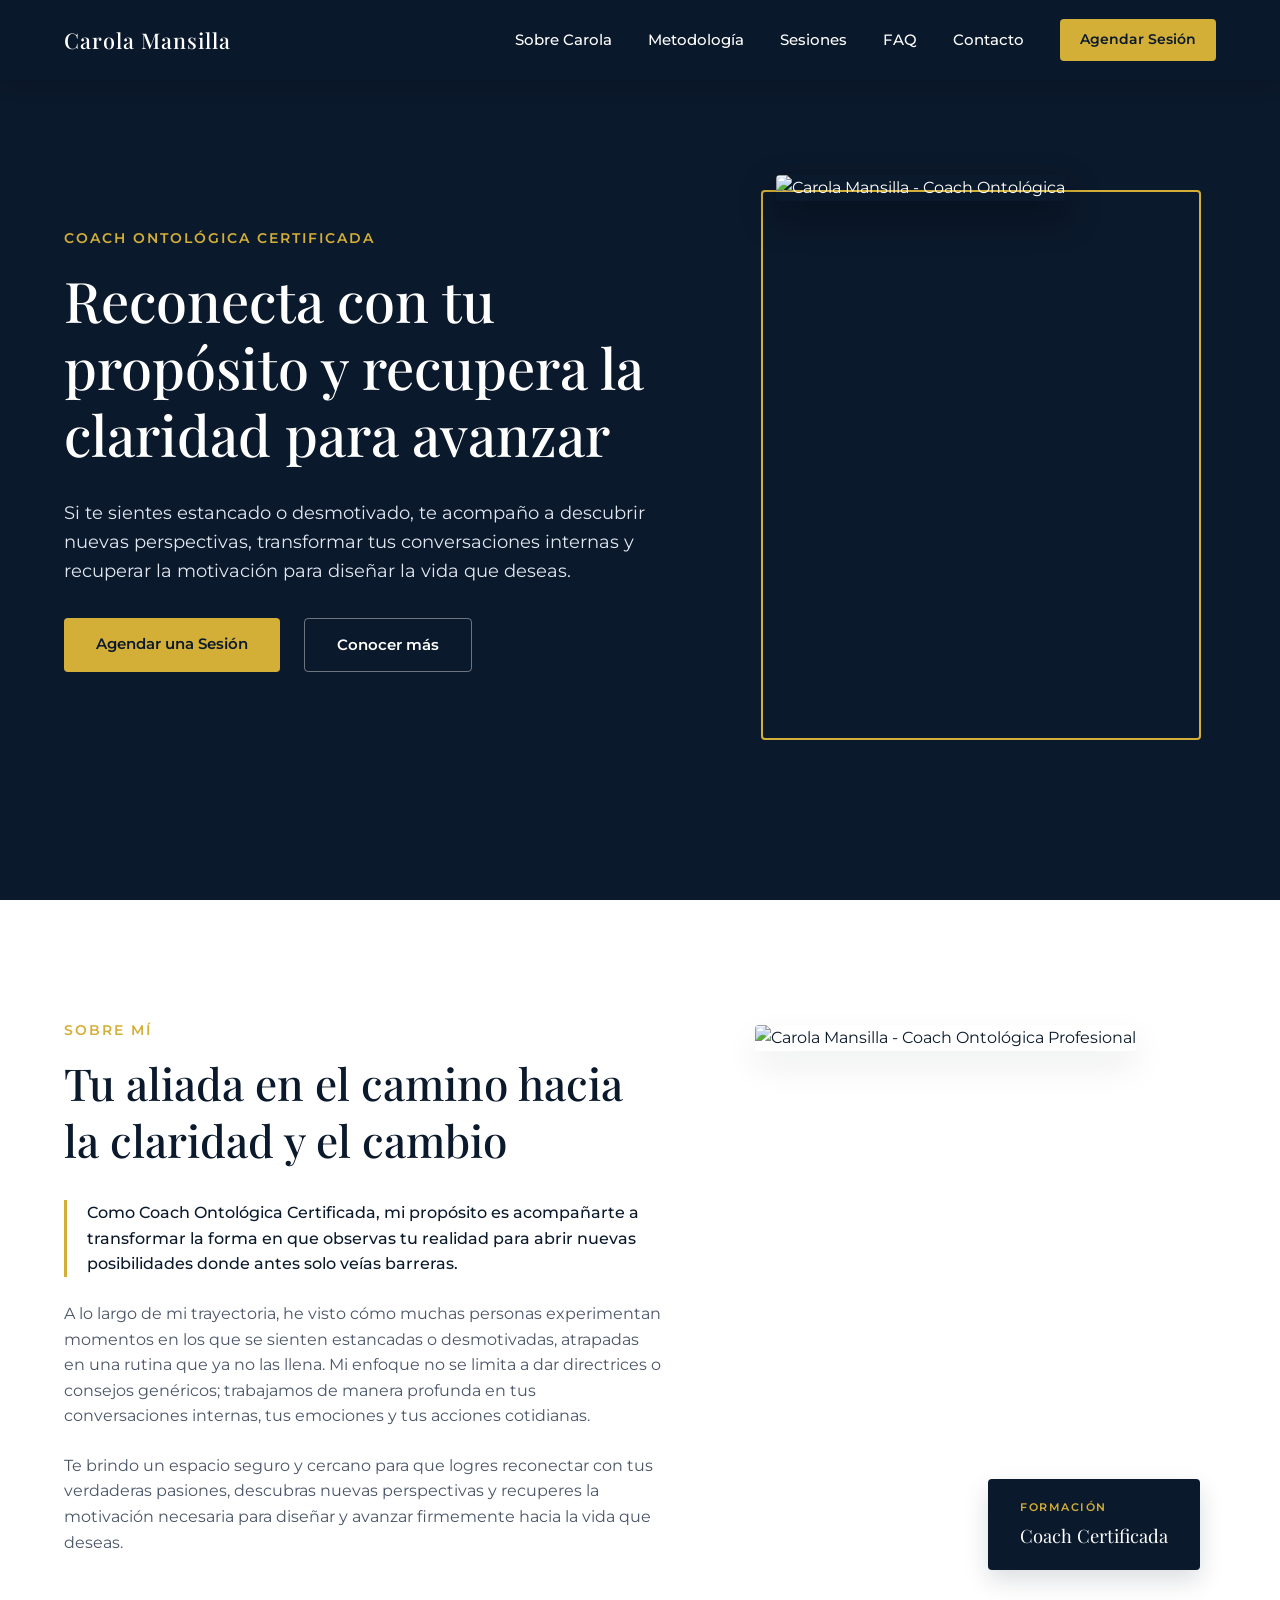
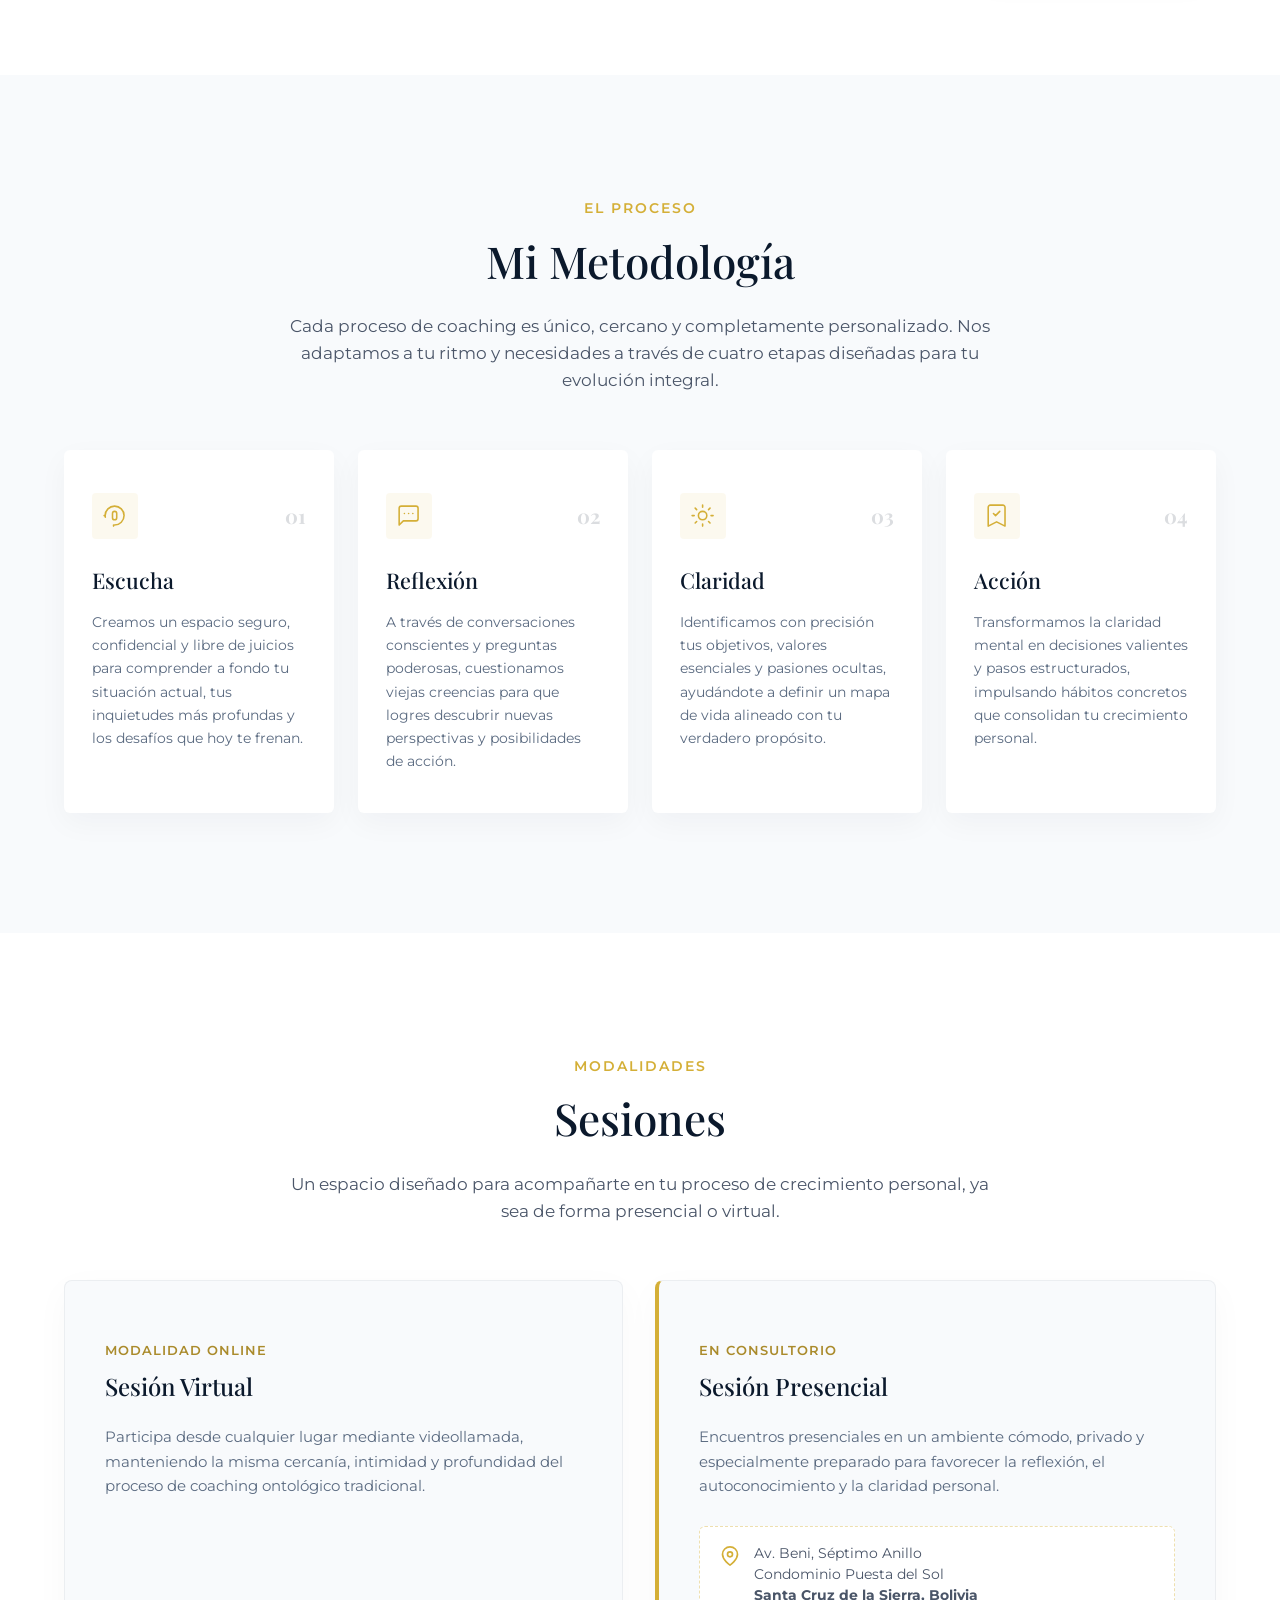
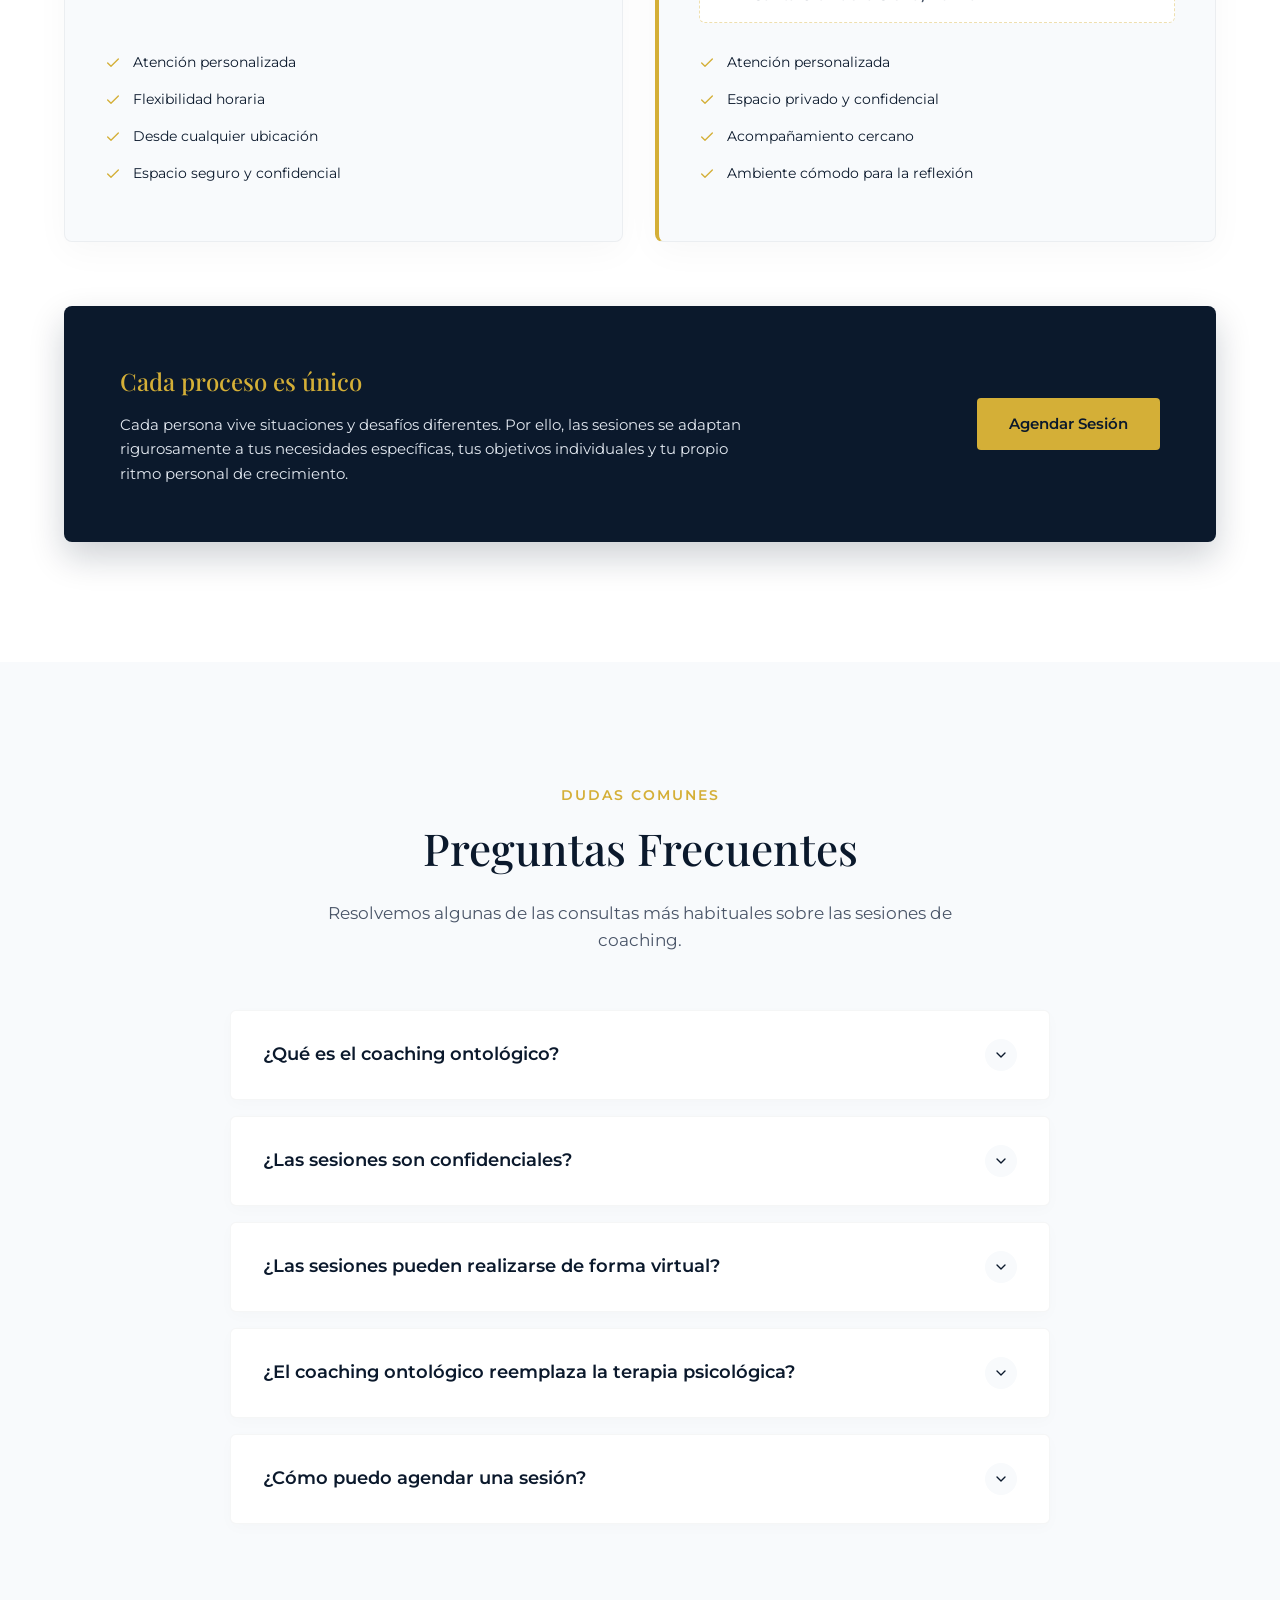
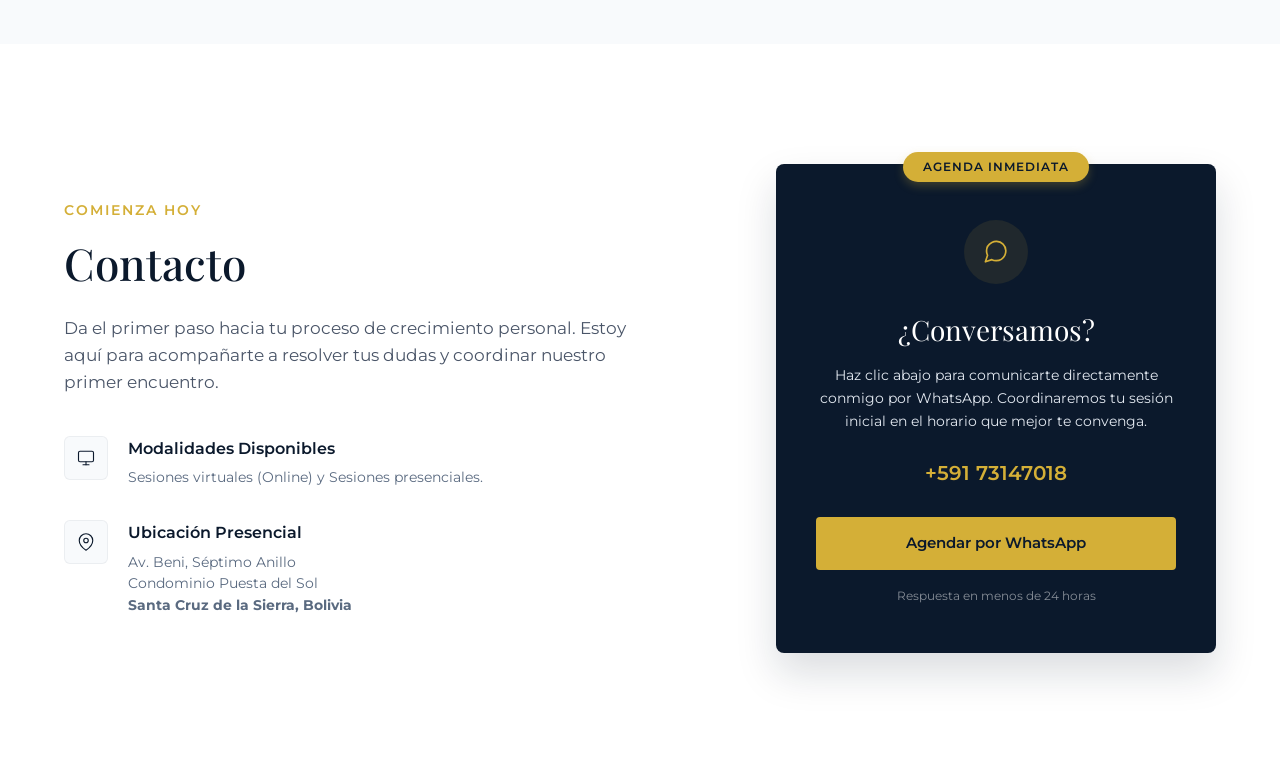
==== index.html @ 325878b4 "feat: Seccion de Contacto" ====
<!DOCTYPE html>
<html lang="es">
<head>
    <meta charset="UTF-8">
    <meta name="viewport" content="width=device-width, initial-scale=1.0">
    <title>Carola Mansilla</title>

    <link rel="stylesheet" href="css/styles.css">
</head>
<body>

    <header class="main-header">
        <div class="nav-container container">
            
            <a href="#" class="nav-logo">
                Carola Mansilla
            </a>

            <button class="nav-toggle" aria-label="Abrir menú de navegación" aria-expanded="false">
                <span class="hamburger-line"></span>
                <span class="hamburger-line"></span>
                <span class="hamburger-line"></span>
            </button>

            <nav class="nav-menu">
                <ul class="nav-list">
                    <li><a href="#sobre-carola" class="nav-link">Sobre Carola</a></li>
                    <li><a href="#metodologia" class="nav-link">Metodología</a></li>
                    <li><a href="#sesiones" class="nav-link">Sesiones</a></li>
                    <li><a href="#faq" class="nav-link">FAQ</a></li>
                    <li><a href="#contacto" class="nav-link">Contacto</a></li>
                    <li class="nav-cta-item">
                        <a href="https://wa.me/+59173147018" class="btn-nav-cta" target="_blank" rel="noopener noreferrer">
                            Agendar Sesión
                        </a>
                    </li>
                </ul>
            </nav>

        </div>
    </header>

    <section class="hero">
        <div class="hero-container container">
            
            <div class="hero-content">
                <span class="hero-tagline">Coach Ontológica Certificada</span>
                <h1 class="hero-title">Reconecta con tu propósito y recupera la claridad para avanzar</h1>
                <p class="hero-description">
                    Si te sientes estancado o desmotivado, te acompaño a descubrir nuevas perspectivas, transformar tus conversaciones internas y recuperar la motivación para diseñar la vida que deseas.
                </p>
                <div class="hero-actions">
                    <a href="https://wa.me/+59173147018" class="btn btn-primary" target="_blank" rel="noopener noreferrer">
                        Agendar una Sesión
                    </a>
                    <a href="#metodologia" class="btn btn-secondary">
                        Conocer más
                    </a>
                </div>
            </div>

            <div class="hero-media">
                <div class="hero-image-frame">
                    <img src="assets/images/carola-mansilla-hero.jpg" alt="Carola Mansilla - Coach Ontológica" class="hero-img" loading="eager">
                    <div class="hero-decorator"></div>
                </div>
            </div>

        </div>
    </section>

    <!-- ========================================== -->
    <!-- SECCIÓN SOBRE CAROLA                       -->
    <!-- ========================================== -->
    <section class="about" id="sobre-carola">
        <div class="about-container container">
            
            <!-- Bloque de Contenido y Texto -->
            <div class="about-content">
                <span class="about-subtitle">Sobre Mí</span>
                <h2 class="about-title">Tu aliada en el camino hacia la claridad y el cambio</h2>
                
                <p class="about-text about-text-highlight">
                    Como Coach Ontológica Certificada, mi propósito es acompañarte a transformar la forma en que observas tu realidad para abrir nuevas posibilidades donde antes solo veías barreras.
                </p>
                
                <p class="about-text">
                    A lo largo de mi trayectoria, he visto cómo muchas personas experimentan momentos en los que se sienten estancadas o desmotivadas, atrapadas en una rutina que ya no las llena. Mi enfoque no se limita a dar directrices o consejos genéricos; trabajamos de manera profunda en tus conversaciones internas, tus emociones y tus acciones cotidianas.
                </p>
                
                <p class="about-text">
                    Te brindo un espacio seguro y cercano para que logres reconectar con tus verdaderas pasiones, descubras nuevas perspectivas y recuperes la motivación necesaria para diseñar y avanzar firmemente hacia la vida que deseas.
                </p>
            </div>

            <!-- Bloque de Imagen Profesional -->
            <div class="about-media">
                <div class="about-image-wrapper">
                    <!-- Reemplazar src por la ruta real de la fotografía secundaria de Carola -->
                    <img src="assets/images/carola-mansilla-about.jpg" alt="Carola Mansilla - Coach Ontológica Profesional" class="about-img" loading="lazy">
                    
                    <!-- Distintivo de Certificación Premium -->
                    <div class="about-badge">
                        <span class="badge-tag">Formación</span>
                        <span class="badge-title">Coach Certificada</span>
                    </div>
                </div>
            </div>

        </div>
    </section>

    <!-- ========================================== -->
    <!-- SECCIÓN METODOLOGÍA                        -->
    <!-- ========================================== -->
    <section class="methodology" id="metodologia">
        <div class="methodology-container container">
            
            <!-- Cabecera de la Sección -->
            <div class="methodology-header">
                <span class="methodology-tagline">El Proceso</span>
                <h2 class="methodology-title">Mi Metodología</h2>
                <p class="methodology-subtitle">
                    Cada proceso de coaching es único, cercano y completamente personalizado. Nos adaptamos a tu ritmo y necesidades a través de cuatro etapas diseñadas para tu evolución integral.
                </p>
            </div>

            <!-- Contenedor de Etapas (Tarjetas) -->
            <div class="methodology-grid">
                
                <!-- Etapa 1: Escucha -->
                <article class="methodology-card">
                    <div class="card-header">
                        <div class="card-icon">
                            <!-- Icono SVG: Escucha/Espacio Seguro -->
                            <svg xmlns="http://www.w3.org/2000/svg" viewBox="0 0 24 24" fill="none" stroke="currentColor" stroke-width="1.5" stroke-linecap="round" stroke-linejoin="round">
                                <path d="M12 21a9 9 0 1 0-9-9c0 .5.05 1 .16 1.5"/>
                                <path d="M14 10a2 2 0 1 0-4 0v4a2 2 0 1 0 4 0v-4Z"/>
                                <path d="M2 12h1"/>
                                <path d="M11 22v-1"/>
                            </svg>
                        </div>
                        <span class="card-number">01</span>
                    </div>
                    <h3 class="card-title">Escucha</h3>
                    <p class="card-description">
                        Creamos un espacio seguro, confidencial y libre de juicios para comprender a fondo tu situación actual, tus inquietudes más profundas y los desafíos que hoy te frenan.
                    </p>
                </article>

                <!-- Etapa 2: Reflexión -->
                <article class="methodology-card">
                    <div class="card-header">
                        <div class="card-icon">
                            <!-- Icono SVG: Conversación/Reflexión -->
                            <svg xmlns="http://www.w3.org/2000/svg" viewBox="0 0 24 24" fill="none" stroke="currentColor" stroke-width="1.5" stroke-linecap="round" stroke-linejoin="round">
                                <path d="M21 15a2 2 0 0 1-2 2H7l-4 4V5a2 2 0 0 1 2-2h14a2 2 0 0 1 2 2z"/>
                                <path d="M8 10h.01"/>
                                <path d="M12 10h.01"/>
                                <path d="M16 10h.01"/>
                            </svg>
                        </div>
                        <span class="card-number">02</span>
                    </div>
                    <h3 class="card-title">Reflexión</h3>
                    <p class="card-description">
                        A través de conversaciones conscientes y preguntas poderosas, cuestionamos viejas creencias para que logres descubrir nuevas perspectivas y posibilidades de acción.
                    </p>
                </article>

                <!-- Etapa 3: Claridad -->
                <article class="methodology-card">
                    <div class="card-header">
                        <div class="card-icon">
                            <!-- Icono SVG: Claridad/Brillo -->
                            <svg xmlns="http://www.w3.org/2000/svg" viewBox="0 0 24 24" fill="none" stroke="currentColor" stroke-width="1.5" stroke-linecap="round" stroke-linejoin="round">
                                <circle cx="12" cy="12" r="4"/>
                                <path d="M12 2v2"/>
                                <path d="M12 20v2"/>
                                <path d="M4 12H2"/>
                                <path d="M22 12h-2"/>
                                <path d="m19.07 4.93-1.41 1.41"/>
                                <path d="m6.34 17.66-1.41 1.41"/>
                                <path d="m19.07 19.07-1.41-1.41"/>
                                <path d="m6.34 6.34-1.41-1.41"/>
                            </svg>
                        </div>
                        <span class="card-number">03</span>
                    </div>
                    <h3 class="card-title">Claridad</h3>
                    <p class="card-description">
                        Identificamos con precisión tus objetivos, valores esenciales y pasiones ocultas, ayudándote a definir un mapa de vida alineado con tu verdadero propósito.
                    </p>
                </article>

                <!-- Etapa 4: Acción -->
                <article class="methodology-card">
                    <div class="card-header">
                        <div class="card-icon">
                            <!-- Icono SVG: Acción/Camino en pasos -->
                            <svg xmlns="http://www.w3.org/2000/svg" viewBox="0 0 24 24" fill="none" stroke="currentColor" stroke-width="1.5" stroke-linecap="round" stroke-linejoin="round">
                                <path d="M4 22V4c0-.5.2-1 .6-1.4C5 2.2 5.5 2 6 2h12c.5 0 1 .2 1.4.6.4.4.6.9.6 1.4v18l-8-4-8 4z"/>
                                <path d="m9 10 2 2 4-4"/>
                            </svg>
                        </div>
                        <span class="card-number">04</span>
                    </div>
                    <h3 class="card-title">Acción</h3>
                    <p class="card-description">
                        Transformamos la claridad mental en decisiones valientes y pasos estructurados, impulsando hábitos concretos que consolidan tu crecimiento personal.
                    </p>
                </article>

            </div>
        </div>
    </section>

    <!-- ========================================== -->
    <!-- SECCIÓN SESIONES                           -->
    <!-- ========================================== -->
    <section class="sessions" id="sesiones">
        <div class="sessions-container container">
            
            <!-- Cabecera de la Sección -->
            <div class="sessions-header">
                <span class="sessions-tagline">Modalidades</span>
                <h2 class="sessions-title">Sesiones</h2>
                <p class="sessions-subtitle">
                    Un espacio diseñado para acompañarte en tu proceso de crecimiento personal, ya sea de forma presencial o virtual.
                </p>
            </div>

            <!-- Grilla de Tarjetas (Virtual y Presencial) -->
            <div class="sessions-grid">
                
                <!-- Tarjeta 1: Sesión Virtual -->
                <article class="session-card">
                    <div class="session-card-header">
                        <span class="session-type">Modalidad Online</span>
                        <h3 class="session-card-title">Sesión Virtual</h3>
                    </div>
                    <p class="session-card-description">
                        Participa desde cualquier lugar mediante videollamada, manteniendo la misma cercanía, intimidad y profundidad del proceso de coaching ontológico tradicional.
                    </p>
                    <ul class="session-features">
                        <li>
                            <svg class="icon-check" xmlns="http://www.w3.org/2000/svg" viewBox="0 0 24 24" fill="none" stroke="currentColor" stroke-width="2" stroke-linecap="round" stroke-linejoin="round"><polyline points="20 6 9 17 4 12"></polyline></svg>
                            <span>Atención personalizada</span>
                        </li>
                        <li>
                            <svg class="icon-check" xmlns="http://www.w3.org/2000/svg" viewBox="0 0 24 24" fill="none" stroke="currentColor" stroke-width="2" stroke-linecap="round" stroke-linejoin="round"><polyline points="20 6 9 17 4 12"></polyline></svg>
                            <span>Flexibilidad horaria</span>
                        </li>
                        <li>
                            <svg class="icon-check" xmlns="http://www.w3.org/2000/svg" viewBox="0 0 24 24" fill="none" stroke="currentColor" stroke-width="2" stroke-linecap="round" stroke-linejoin="round"><polyline points="20 6 9 17 4 12"></polyline></svg>
                            <span>Desde cualquier ubicación</span>
                        </li>
                        <li>
                            <svg class="icon-check" xmlns="http://www.w3.org/2000/svg" viewBox="0 0 24 24" fill="none" stroke="currentColor" stroke-width="2" stroke-linecap="round" stroke-linejoin="round"><polyline points="20 6 9 17 4 12"></polyline></svg>
                            <span>Espacio seguro y confidencial</span>
                        </li>
                    </ul>
                </article>

                <!-- Tarjeta 2: Sesión Presencial -->
                <article class="session-card highlight-border">
                    <div class="session-card-header">
                        <span class="session-type">En Consultorio</span>
                        <h3 class="session-card-title">Sesión Presencial</h3>
                    </div>
                    <p class="session-card-description">
                        Encuentros presenciales en un ambiente cómodo, privado y especialmente preparado para favorecer la reflexión, el autoconocimiento y la claridad personal.
                    </p>
                    
                    <!-- Bloque de Ubicación Específica -->
                    <div class="session-location">
                        <svg class="icon-pin" xmlns="http://www.w3.org/2000/svg" viewBox="0 0 24 24" fill="none" stroke="currentColor" stroke-width="2" stroke-linecap="round" stroke-linejoin="round">
                            <path d="M21 10c0 7-9 13-9 13s-9-6-9-13a9 9 0 0 1 18 0z"></path>
                            <circle cx="12" cy="10" r="3"></circle>
                        </svg>
                        <address class="location-text">
                            Av. Beni, Séptimo Anillo<br>
                            Condominio Puesta del Sol<br>
                            <strong>Santa Cruz de la Sierra, Bolivia</strong>
                        </address>
                    </div>

                    <ul class="session-features">
                        <li>
                            <svg class="icon-check" xmlns="http://www.w3.org/2000/svg" viewBox="0 0 24 24" fill="none" stroke="currentColor" stroke-width="2" stroke-linecap="round" stroke-linejoin="round"><polyline points="20 6 9 17 4 12"></polyline></svg>
                            <span>Atención personalizada</span>
                        </li>
                        <li>
                            <svg class="icon-check" xmlns="http://www.w3.org/2000/svg" viewBox="0 0 24 24" fill="none" stroke="currentColor" stroke-width="2" stroke-linecap="round" stroke-linejoin="round"><polyline points="20 6 9 17 4 12"></polyline></svg>
                            <span>Espacio privado y confidencial</span>
                        </li>
                        <li>
                            <svg class="icon-check" xmlns="http://www.w3.org/2000/svg" viewBox="0 0 24 24" fill="none" stroke="currentColor" stroke-width="2" stroke-linecap="round" stroke-linejoin="round"><polyline points="20 6 9 17 4 12"></polyline></svg>
                            <span>Acompañamiento cercano</span>
                        </li>
                        <li>
                            <svg class="icon-check" xmlns="http://www.w3.org/2000/svg" viewBox="0 0 24 24" fill="none" stroke="currentColor" stroke-width="2" stroke-linecap="round" stroke-linejoin="round"><polyline points="20 6 9 17 4 12"></polyline></svg>
                            <span>Ambiente cómodo para la reflexión</span>
                        </li>
                    </ul>
                </article>

            </div>

            <!-- Bloque Destacado Inferior de Conversión -->
            <div class="sessions-footer-block">
                <div class="footer-block-content">
                    <h4 class="footer-block-title">Cada proceso es único</h4>
                    <p class="footer-block-text">
                        Cada persona vive situaciones y desafíos diferentes. Por ello, las sesiones se adaptan rigurosamente a tus necesidades específicas, tus objetivos individuales y tu propio ritmo personal de crecimiento.
                    </p>
                </div>
                <div class="footer-block-action">
                    <a href="https://wa.me/59173147018" class="btn btn-primary" target="_blank" rel="noopener noreferrer">
                        Agendar Sesión
                    </a>
                </div>
            </div>

        </div>
    </section>

    <!-- ========================================== -->
    <!-- SECCIÓN PREGUNTAS FRECUENTES (FAQ)        -->
    <!-- ========================================== -->
    <section class="faq" id="faq">
        <div class="faq-container container">
            
            <!-- Cabecera de la Sección -->
            <div class="faq-header">
                <span class="faq-tagline">Dudas Comunes</span>
                <h2 class="faq-title">Preguntas Frecuentes</h2>
                <p class="faq-subtitle">
                    Resolvemos algunas de las consultas más habituales sobre las sesiones de coaching.
                </p>
            </div>

            <!-- Acordeón de Preguntas -->
            <div class="faq-accordion">
                
                <!-- Pregunta 1 -->
                <div class="faq-item">
                    <button class="faq-trigger" aria-expanded="false" aria-controls="faq-answer-1">
                        <span class="faq-question">¿Qué es el coaching ontológico?</span>
                        <span class="faq-icon-wrapper">
                            <svg class="faq-icon" xmlns="http://www.w3.org/2000/svg" viewBox="0 0 24 24" fill="none" stroke="currentColor" stroke-width="2" stroke-linecap="round" stroke-linejoin="round"><polyline points="6 9 12 15 18 9"></polyline></svg>
                        </span>
                    </button>
                    <div class="faq-content" id="faq-answer-1" aria-hidden="true">
                        <div class="faq-answer-inner">
                            <p>El coaching ontológico es un proceso de acompañamiento basado en conversaciones reflexivas que ayudan a generar nuevas perspectivas, desarrollar mayor claridad y potenciar el crecimiento personal.</p>
                        </div>
                    </div>
                </div>

                <!-- Pregunta 2 -->
                <div class="faq-item">
                    <button class="faq-trigger" aria-expanded="false" aria-controls="faq-answer-2">
                        <span class="faq-question">¿Las sesiones son confidenciales?</span>
                        <span class="faq-icon-wrapper">
                            <svg class="faq-icon" xmlns="http://www.w3.org/2000/svg" viewBox="0 0 24 24" fill="none" stroke="currentColor" stroke-width="2" stroke-linecap="round" stroke-linejoin="round"><polyline points="6 9 12 15 18 9"></polyline></svg>
                        </span>
                    </button>
                    <div class="faq-content" id="faq-answer-2" aria-hidden="true">
                        <div class="faq-answer-inner">
                            <p>Sí. Cada sesión se desarrolla en un espacio de absoluta confianza, respeto mutuo y estricta confidencialidad, alineado con los estándares éticos del coaching profesional.</p>
                        </div>
                    </div>
                </div>

                <!-- Pregunta 3 -->
                <div class="faq-item">
                    <button class="faq-trigger" aria-expanded="false" aria-controls="faq-answer-3">
                        <span class="faq-question">¿Las sesiones pueden realizarse de forma virtual?</span>
                        <span class="faq-icon-wrapper">
                            <svg class="faq-icon" xmlns="http://www.w3.org/2000/svg" viewBox="0 0 24 24" fill="none" stroke="currentColor" stroke-width="2" stroke-linecap="round" stroke-linejoin="round"><polyline points="6 9 12 15 18 9"></polyline></svg>
                        </span>
                    </button>
                    <div class="faq-content" id="faq-answer-3" aria-hidden="true">
                        <div class="faq-answer-inner">
                            <p>Sí. Carola ofrece sesiones tanto presenciales (en Santa Cruz de la Sierra) como virtuales (mediante videollamada) para adaptarse con flexibilidad a los tiempos y ubicación geográfica de cada persona.</p>
                        </div>
                    </div>
                </div>

                <!-- Pregunta 4 -->
                <div class="faq-item">
                    <button class="faq-trigger" aria-expanded="false" aria-controls="faq-answer-4">
                        <span class="faq-question">¿El coaching ontológico reemplaza la terapia psicológica?</span>
                        <span class="faq-icon-wrapper">
                            <svg class="faq-icon" xmlns="http://www.w3.org/2000/svg" viewBox="0 0 24 24" fill="none" stroke="currentColor" stroke-width="2" stroke-linecap="round" stroke-linejoin="round"><polyline points="6 9 12 15 18 9"></polyline></svg>
                        </span>
                    </button>
                    <div class="faq-content" id="faq-answer-4" aria-hidden="true">
                        <div class="faq-answer-inner">
                            <p>No. El coaching ontológico y la terapia psicológica son disciplinas diferentes y complementarias. El coaching no trata patologías clínicas; se enfoca en personas que desean potenciar su desarrollo personal, esclarecer metas actuales y descubrir nuevas posibilidades de acción hacia el futuro.</p>
                        </div>
                    </div>
                </div>

                <!-- Pregunta 5 -->
                <div class="faq-item">
                    <button class="faq-trigger" aria-expanded="false" aria-controls="faq-answer-5">
                        <span class="faq-question">¿Cómo puedo agendar una sesión?</span>
                        <span class="faq-icon-wrapper">
                            <svg class="faq-icon" xmlns="http://www.w3.org/2000/svg" viewBox="0 0 24 24" fill="none" stroke="currentColor" stroke-width="2" stroke-linecap="round" stroke-linejoin="round"><polyline points="6 9 12 15 18 9"></polyline></svg>
                        </span>
                    </button>
                    <div class="faq-content" id="faq-answer-5" aria-hidden="true">
                        <div class="faq-answer-inner">
                            <p>Puedes comunicarte directamente haciendo clic en los botones de WhatsApp integrados en el sitio. A través de ese medio recibirás la información de disponibilidad y coordinaremos el horario de tu sesión inicial.</p>
                        </div>
                    </div>
                </div>

            </div>
        </div>
    </section>

    <!-- ========================================== -->
    <!-- SECCIÓN CONTACTO                           -->
    <!-- ========================================== -->
    <section class="contact" id="contacto">
        <div class="contact-container container">
            
            <!-- Bloque Izquierdo: Información de Contexto -->
            <div class="contact-info">
                <span class="contact-tagline">Comienza Hoy</span>
                <h2 class="contact-title">Contacto</h2>
                <p class="contact-subtitle">
                    Da el primer paso hacia tu proceso de crecimiento personal. Estoy aquí para acompañarte a resolver tus dudas y coordinar nuestro primer encuentro.
                </p>

                <!-- Lista de Detalles de Atención -->
                <div class="contact-details-list">
                    
                    <!-- Detalle 1: Modalidades -->
                    <div class="contact-detail-item">
                        <div class="detail-icon-box">
                            <!-- Icono SVG: Modalidades / Computadora y Presencia -->
                            <svg xmlns="http://www.w3.org/2000/svg" viewBox="0 0 24 24" fill="none" stroke="currentColor" stroke-width="1.5" stroke-linecap="round" stroke-linejoin="round">
                                <rect x="2" y="3" width="20" height="14" rx="2" ry="2"></rect>
                                <line x1="8" y1="21" x2="16" y2="21"></line>
                                <line x1="12" y1="17" x2="12" y2="21"></line>
                            </svg>
                        </div>
                        <div class="detail-text-box">
                            <h3>Modalidades Disponibles</h3>
                            <p>Sesiones virtuales (Online) y Sesiones presenciales.</p>
                        </div>
                    </div>

                    <!-- Detalle 2: Ubicación -->
                    <div class="contact-detail-item">
                        <div class="detail-icon-box">
                            <!-- Icono SVG: Ubicación / Mapa Pin -->
                            <svg xmlns="http://www.w3.org/2000/svg" viewBox="0 0 24 24" fill="none" stroke="currentColor" stroke-width="1.5" stroke-linecap="round" stroke-linejoin="round">
                                <path d="M21 10c0 7-9 13-9 13s-9-6-9-13a9 9 0 0 1 18 0z"></path>
                                <circle cx="12" cy="10" r="3"></circle>
                            </svg>
                        </div>
                        <div class="detail-text-box">
                            <h3>Ubicación Presencial</h3>
                            <address>
                                Av. Beni, Séptimo Anillo<br>
                                Condominio Puesta del Sol<br>
                                <strong>Santa Cruz de la Sierra, Bolivia</strong>
                            </address>
                        </div>
                    </div>

                </div>
            </div>

            <!-- Bloque Derecho: Tarjeta de Acción Directa (WhatsApp) -->
            <div class="contact-action-panel">
                <div class="contact-premium-card">
                    <div class="card-badge-gold">Agenda Inmediata</div>
                    
                    <div class="whatsapp-icon-wrapper">
                        <!-- Icono SVG: Logotipo Estilizado de WhatsApp -->
                        <svg xmlns="http://www.w3.org/2000/svg" viewBox="0 0 24 24" fill="none" stroke="currentColor" stroke-width="1.5" stroke-linecap="round" stroke-linejoin="round">
                            <path d="M21 11.5a8.38 8.38 0 0 1-.9 3.8 8.5 8.5 0 0 1-7.6 4.7 8.38 8.38 0 0 1-3.8-.9L3 21l1.9-5.7a8.38 8.38 0 0 1-.9-3.8 8.5 8.5 0 0 1 4.7-7.6 8.38 8.38 0 0 1 3.8-.9h.5a8.48 8.48 0 0 1 8 8v.5z"></path>
                        </svg>
                    </div>

                    <h3 class="card-action-title">¿Conversamos?</h3>
                    <p class="card-action-description">
                        Haz clic abajo para comunicarte directamente conmigo por WhatsApp. Coordinaremos tu sesión inicial en el horario que mejor te convenga.
                    </p>
                    
                    <!-- Número de teléfono visible para generar confianza -->
                    <a href="https://wa.me/59173147018" class="contact-phone-display" target="_blank" rel="noopener noreferrer">
                        +591 73147018
                    </a>

                    <!-- Botón de Conversión Destacado -->
                    <a href="https://wa.me/59173147018" class="btn btn-primary btn-contact-cta" target="_blank" rel="noopener noreferrer">
                        Agendar por WhatsApp
                    </a>
                    
                    <span class="card-action-note">Respuesta en menos de 24 horas</span>
                </div>
            </div>

        </div>
    </section>

    <footer>

    </footer>

    <script src="js/script.js"></script>
</body>
</html>
---- css/styles.css ----
/* ==========================================================================
   1. VARIABLES GLOBALES Y CONFIGURACIÓN BASE (Solo se definen una vez)
   ========================================================================== */
@import url('https://fonts.googleapis.com/css2?family=Montserrat:wght@400;500;600&family=Playfair+Display:ital,wght@0,500;0,700;1,400&display=swap');

:root {
    /* Paleta de Colores Premium */
    --primary-navy: #0B192C;       /* Azul Marino Profundo */
    --accent-gold: #D4AF37;        /* Dorado Elegante */
    --accent-gold-hover: #AA8B2C;  /* Dorado más oscuro para interacciones */
    --text-white: #FFFFFF;
    --text-muted: #E2E8F0;         /* Gris Claro para legibilidad */
    --bg-light: #F8FAFC;
    
    /* Tipografías */
    --font-title: 'Playfair Display', serif;
    --font-body: 'Montserrat', sans-serif;
    
    /* Transiciones */
    --transition-smooth: cubic-bezier(0.4, 0, 0.2, 1);
}

/* Reset Básico Receptivo */
* {
    margin: 0;
    padding: 0;
    box-sizing: border-box;
}

html {
    scroll-behavior: smooth;
    font-size: 16px;
}

body {
    font-family: var(--font-body);
    background-color: var(--bg-light);
    color: var(--primary-navy);
    line-height: 1.6;
}

/* Contenedor Global Adaptable */
.container {
    width: 100%;
    max-width: 1200px;
    margin: 0 auto;
    padding: 0 1.5rem;
}

/* Componentes de Botones Reutilizables */
.btn {
    display: inline-block;
    padding: 0.875rem 2rem;
    font-family: var(--font-body);
    font-weight: 600;
    font-size: 0.95rem;
    text-decoration: none;
    border-radius: 4px;
    transition: all 0.3s var(--transition-smooth);
    text-align: center;
}

.btn-primary {
    background-color: var(--accent-gold);
    color: var(--primary-navy);
}

.btn-primary:hover {
    background-color: var(--accent-gold-hover);
    transform: translateY(-2px);
    box-shadow: 0 4px 15px rgba(212, 175, 55, 0.3);
}

.btn-secondary {
    background-color: transparent;
    color: var(--text-white);
    border: 1px solid rgba(255, 255, 255, 0.4);
    margin-left: 0.5rem;
}

.btn-secondary:hover {
    border-color: var(--accent-gold);
    color: var(--accent-gold);
    transform: translateY(-2px);
}


/* ==========================================================================
   2. ESTILOS DE LA SECCIÓN HERO (Mobile First)
   ========================================================================== */
.hero {
    background-color: var(--primary-navy);
    color: var(--text-white);
    padding: 6rem 0 4rem 0; /* Espacio superior para prever la Navbar fija */
    min-height: 100vh;
    display: flex;
    align-items: center;
    position: relative;
    overflow: hidden;
}

.hero-container {
    display: flex;
    flex-direction: column; /* Columna única para móviles */
    gap: 3rem;
}

/* Contenido de Texto */
.hero-content {
    display: flex;
    flex-direction: column;
    justify-content: center;
}

.hero-tagline {
    font-family: var(--font-body);
    color: var(--accent-gold);
    text-transform: uppercase;
    font-weight: 600;
    font-size: 0.85rem;
    letter-spacing: 2px;
    margin-bottom: 1rem;
}

.hero-title {
    font-family: var(--font-title);
    font-size: 2.25rem;
    line-height: 1.2;
    font-weight: 500;
    margin-bottom: 1.5rem;
}

.hero-description {
    font-size: 1rem;
    color: var(--text-muted);
    margin-bottom: 2rem;
    font-weight: 400;
}

.hero-actions {
    display: flex;
    flex-direction: column; /* Botones apilados en pantallas muy pequeñas */
    gap: 1rem;
}

/* Contenedor de Imagen */
.hero-media {
    display: flex;
    justify-content: center;
    align-items: center;
}

.hero-image-frame {
    position: relative;
    width: 100%;
    max-width: 380px; /* Tamaño controlado para móviles */
    aspect-ratio: 4 / 5;
}

.hero-img {
    width: 100%;
    height: 100%;
    object-fit: cover;
    border-radius: 4px;
    z-index: 2;
    position: relative;
    box-shadow: 0 15px 35px rgba(0, 0, 0, 0.4);
}

/* Marco decorativo elegante detras de la imagen */
.hero-decorator {
    position: absolute;
    top: 15px;
    left: -15px;
    width: 100%;
    height: 100%;
    border: 2px solid var(--accent-gold);
    border-radius: 4px;
    z-index: 1;
    pointer-events: none;
}

/* ==========================================================================
   3. RESPONSIVE DESIGN (Media Queries)
   ========================================================================== */

/* Ajustes para Smartphones medianos/grandes */
@media (min-width: 480px) {
    .hero-actions {
        flex-direction: row; /* Botones uno al lado del otro */
    }
}

/* Ajustes para Tablets y Escritorio (Pantallas Medianas y Grandes) */
@media (min-width: 992px) {
    .hero {
        padding: 0; /* Se apoya en el min-height para centrar verticalmente */
    }

    .hero-container {
        flex-direction: row; /* Diseño de dos columnas en escritorio */
        align-items: center;
        justify-content: space-between;
    }

    .hero-content {
        flex: 0 0 55%; /* Ocupa el 55% del ancho */
    }

    .hero-media {
        flex: 0 0 40%; /* Ocupa el 40% del ancho */
        justify-content: flex-end;
    }

    .hero-title {
        font-size: 3.5rem; /* Título más imponente en pantallas grandes */
        margin-bottom: 2rem;
    }

    .hero-description {
        font-size: 1.125rem;
        padding-right: 2rem; /* Aire al texto antes de colisionar con la imagen */
    }

    .hero-image-frame {
        max-width: 440px; /* Imagen más grande en monitores */
    }
}


/* ==========================================================================
   3. ESTILOS DE LA NAVBAR (Mobile First)
   ========================================================================== */
.main-header {
    position: fixed;
    top: 0;
    left: 0;
    width: 100%;
    height: 70px;
    background-color: var(--primary-navy);
    box-shadow: 0 2px 20px rgba(0, 0, 0, 0.2);
    z-index: 1000; /* Asegura que quede por encima de todo el contenido */
    display: flex;
    align-items: center;
    transition: background-color 0.3s var(--transition-smooth);
}

.nav-container {
    display: flex;
    justify-content: space-between;
    align-items: center;
    height: 100%;
}

/* Logo Personal Brand */
.nav-logo {
    font-family: var(--font-title);
    color: var(--text-white);
    font-size: 1.35rem;
    font-weight: 500;
    text-decoration: none;
    letter-spacing: 1px;
    transition: color 0.3s ease;
}

.nav-logo:hover {
    color: var(--accent-gold);
}

/* Botón Menú Hamburguesa */
.nav-toggle {
    display: flex;
    flex-direction: column;
    justify-content: space-between;
    width: 26px;
    height: 18px;
    background: transparent;
    border: none;
    cursor: pointer;
    z-index: 1100; /* Por encima del menú desplegable móvil */
}

.hamburger-line {
    width: 100%;
    height: 2px;
    background-color: var(--text-white);
    transition: all 0.3s var(--transition-smooth);
    transform-origin: left center;
}

/* Menú Desplegable en Móvil */
.nav-menu {
    position: fixed;
    top: 0;
    right: -100%; /* Oculto por defecto a la derecha */
    width: 80%;
    max-width: 320px;
    height: 100vh;
    background-color: var(--primary-navy);
    box-shadow: -5px 0 25px rgba(0, 0, 0, 0.3);
    padding: 90px 2rem 2rem 2rem; /* Espacio superior para que no tape el logo */
    transition: right 0.4s var(--transition-smooth);
    display: flex;
    flex-direction: column;
}

/* Estado Activo del Menú Móvil (Controlado por JS) */
.nav-menu.is-active {
    right: 0;
}

/* Animación del Botón Hamburguesa a "X" */
.nav-toggle.is-active .hamburger-line:nth-child(1) {
    transform: rotate(45deg);
    background-color: var(--accent-gold);
}

.nav-toggle.is-active .hamburger-line:nth-child(2) {
    width: 0%;
    opacity: 0;
}

.nav-toggle.is-active .hamburger-line:nth-child(3) {
    transform: rotate(-45deg);
    background-color: var(--accent-gold);
}

/* Lista de Navegación */
.nav-list {
    list-style: none;
    display: flex;
    flex-direction: column;
    gap: 2rem;
}

.nav-link {
    font-family: var(--font-body);
    color: var(--text-muted);
    text-decoration: none;
    font-size: 1.1rem;
    font-weight: 500;
    transition: color 0.3s ease;
    display: inline-block;
}

.nav-link:hover {
    color: var(--accent-gold);
    padding-left: 5px; /* Sutil efecto de movimiento en móvil */
}

/* Botón CTA Destacado en Móvil */
.btn-nav-cta {
    display: block;
    width: 100%;
    padding: 0.75rem 1.5rem;
    background-color: transparent;
    color: var(--accent-gold);
    border: 2px solid var(--accent-gold);
    border-radius: 4px;
    font-family: var(--font-body);
    font-weight: 600;
    text-align: center;
    text-decoration: none;
    transition: all 0.3s var(--transition-smooth);
}

.btn-nav-cta:hover {
    background-color: var(--accent-gold);
    color: var(--primary-navy);
}

/* ==========================================================================
   4. RESPONSIVE DESIGN FOR NAVBAR (Media Queries)
   ========================================================================== */

@media (min-width: 992px) {
    .main-header {
        height: 80px; /* Un poco más alta en pantallas grandes */
        background-color: rgba(11, 25, 44, 0.95); /* Sutil transparencia premium */
        backdrop-filter: blur(10px); /* Efecto cristal esmerilado moderno */
    }

    .nav-toggle {
        display: none; /* Ocultar hamburguesa en escritorio */
    }

    .nav-menu {
        position: static; /* Volver al flujo normal de la página */
        width: auto;
        max-width: none;
        height: auto;
        background-color: transparent;
        box-shadow: none;
        padding: 0;
        display: block;
    }

    .nav-list {
        flex-direction: row; /* Menú horizontal */
        align-items: center;
        gap: 2.25rem;
    }

    .nav-link {
        font-size: 0.95rem;
        color: var(--text-white);
    }

    .nav-link:hover {
        color: var(--accent-gold);
        padding-left: 0; /* Desactivar movimiento horizontal de móvil */
    }
    
    /* Ajuste de botón CTA para Escritorio */
    .btn-nav-cta {
        width: auto;
        padding: 0.6rem 1.25rem;
        font-size: 0.9rem;
        background-color: var(--accent-gold);
        color: var(--primary-navy);
        border: none;
    }

    .btn-nav-cta:hover {
        background-color: var(--accent-gold-hover);
        transform: translateY(-1px);
        box-shadow: 0 4px 12px rgba(212, 175, 55, 0.2);
    }
}

/* ==========================================================================
   5. ESTILOS DE LA SECCIÓN SOBRE CAROLA (Mobile First)
   ========================================================================== */
.about {
    padding: 5rem 0;
    background-color: #FFFFFF; /* Fondo blanco para alternar ritmo visual con el Hero */
    color: var(--primary-navy);
}

.about-container {
    display: flex;
    flex-direction: column; /* Columna única en móviles */
    gap: 3.5rem;
}

/* Bloque de Texto */
.about-content {
    display: flex;
    flex-direction: column;
    justify-content: center;
}

.about-subtitle {
    font-family: var(--font-body);
    color: var(--accent-gold);
    text-transform: uppercase;
    font-weight: 600;
    font-size: 0.85rem;
    letter-spacing: 2px;
    margin-bottom: 0.75rem;
}

.about-title {
    font-family: var(--font-title);
    font-size: 2rem;
    line-height: 1.3;
    font-weight: 500;
    margin-bottom: 1.5rem;
}

.about-text {
    font-family: var(--font-body);
    font-size: 0.95rem;
    color: #4A5568; /* Gris oscuro sofisticado para optimizar la lectura prolongada */
    margin-bottom: 1.25rem;
    font-weight: 400;
}

.about-text:last-child {
    margin-bottom: 0;
}

/* Párrafo destacado (Estilo editorial/premium) */
.about-text-highlight {
    font-size: 1.1rem;
    font-weight: 500;
    line-height: 1.6;
    color: var(--primary-navy);
    border-left: 3px solid var(--accent-gold);
    padding-left: 1.25rem;
    margin-bottom: 1.75rem;
}

/* Bloque de Imagen */
.about-media {
    display: flex;
    justify-content: center;
    align-items: center;
}

.about-image-wrapper {
    position: relative;
    width: 100%;
    max-width: 380px; /* Consistencia de escala con la imagen de arriba */
    aspect-ratio: 4 / 5;
}

.about-img {
    width: 100%;
    height: 100%;
    object-fit: cover;
    border-radius: 4px;
    box-shadow: 0 15px 35px rgba(11, 25, 44, 0.08); /* Sombra suave para fondos claros */
}

/* Insignia / Tarjeta flotante de certificación */
.about-badge {
    position: absolute;
    bottom: -15px;
    right: -10px;
    background-color: var(--primary-navy);
    color: var(--text-white);
    padding: 1rem 1.5rem;
    border-radius: 4px;
    box-shadow: 0 10px 25px rgba(11, 25, 44, 0.15);
    display: flex;
    flex-direction: column;
    gap: 0.25rem;
    z-index: 10;
}

.badge-tag {
    font-family: var(--font-body);
    font-size: 0.7rem;
    text-transform: uppercase;
    color: var(--accent-gold);
    font-weight: 600;
    letter-spacing: 1.5px;
}

.badge-title {
    font-family: var(--font-title);
    font-size: 1.15rem;
    font-weight: 400;
    white-space: nowrap;
}

/* ==========================================================================
   6. RESPONSIVE DESIGN FOR ABOUT (Media Queries)
   ========================================================================== */

@media (min-width: 992px) {
    .about {
        padding: 7.5rem 0; /* Mayor holgura en pantallas de escritorio */
    }

    .about-container {
        flex-direction: row; /* Estructura horizontal de dos columnas */
        align-items: center;
        justify-content: space-between;
    }

    .about-content {
        flex: 0 0 52%; /* Equilibrio de anchos */
    }

    .about-media {
        flex: 0 0 40%;
        justify-content: flex-start; /* Alineación limpia con la grilla general */
    }

    .about-title {
        font-size: 2.75rem;
        margin-bottom: 2rem;
    }

    .about-text {
        font-size: 1rem;
        margin-bottom: 1.5rem;
    }

    .about-image-wrapper {
        max-width: 420px; /* Escalado proporcional para monitores */
    }
    
    .about-badge {
        bottom: -20px;
        right: -25px; /* Mayor desfase elegante en pantallas grandes */
        padding: 1.25rem 2rem;
    }
}

/* ==========================================================================
   7. ESTILOS DE LA SECCIÓN METODOLOGÍA (Mobile First)
   ========================================================================== */
.methodology {
    padding: 5rem 0;
    background-color: var(--bg-light); /* Fondo gris claro de cortesía */
    color: var(--primary-navy);
}

/* Cabecera de la sección */
.methodology-header {
    text-align: center;
    max-width: 700px;
    margin: 0 auto 3.5rem auto; /* Centrado horizontal y margen inferior amplio */
}

.methodology-tagline {
    font-family: var(--font-body);
    color: var(--accent-gold);
    text-transform: uppercase;
    font-weight: 600;
    font-size: 0.85rem;
    letter-spacing: 2px;
    display: inline-block;
    margin-bottom: 0.75rem;
}

.methodology-title {
    font-family: var(--font-title);
    font-size: 2rem;
    line-height: 1.3;
    font-weight: 500;
    margin-bottom: 1.25rem;
}

.methodology-subtitle {
    font-family: var(--font-body);
    font-size: 0.95rem;
    color: #4A5568;
    line-height: 1.6;
}

/* Grilla de Tarjetas (Por defecto en móvil: una sola columna) */
.methodology-grid {
    display: grid;
    grid-template-columns: 1fr;
    gap: 2rem;
}

/* Diseño de Tarjeta Individual Premium */
.methodology-card {
    background-color: #FFFFFF;
    padding: 2.25rem 2rem;
    border-radius: 6px;
    box-shadow: 0 10px 30px rgba(11, 25, 44, 0.04); /* Sombra ultra suave */
    border-top: 3px solid transparent; /* Reservado para el efecto Hover */
    transition: all 0.4s var(--transition-smooth);
    display: flex;
    flex-direction: column;
}

/* Encabezado interno de la tarjeta */
.card-header {
    display: flex;
    justify-content: space-between;
    align-items: center;
    margin-bottom: 1.5rem;
}

/* Contenedor del Icono SVG */
.card-icon {
    width: 46px;
    height: 46px;
    color: var(--accent-gold);
    background-color: rgba(212, 175, 55, 0.08); /* Sutil fondo áureo */
    padding: 0.65rem;
    border-radius: 4px;
    display: flex;
    align-items: center;
    justify-content: center;
    transition: all 0.3s ease;
}

/* Control estricto de dimensiones del SVG */
.card-icon svg {
    width: 100%;
    height: 100%;
}

/* Número de la etapa de fondo refinado */
.card-number {
    font-family: var(--font-title);
    font-size: 1.25rem;
    color: rgba(11, 25, 44, 0.15); /* Transparente y elegante */
    font-weight: 700;
}

.card-title {
    font-family: var(--font-title);
    font-size: 1.35rem;
    font-weight: 500;
    margin-bottom: 0.875rem;
    transition: color 0.3s ease;
}

.card-description {
    font-family: var(--font-body);
    font-size: 0.9rem;
    color: #5A6A80;
    line-height: 1.6;
    font-weight: 400;
}

/* Efectos Interactivos Hover (Para ratón o pulsación prolongada) */
.methodology-card:hover {
    transform: translateY(-6px);
    box-shadow: 0 15px 35px rgba(11, 25, 44, 0.08);
    border-top-color: var(--accent-gold); /* Revela una fina línea dorada premium */
}

.methodology-card:hover .card-icon {
    background-color: var(--accent-gold);
    color: var(--primary-navy); /* Invierte los colores del icono */
}

.methodology-card:hover .card-title {
    color: var(--accent-gold-hover);
}

/* ==========================================================================
   8. RESPONSIVE DESIGN FOR METHODOLOGY (Media Queries)
   ========================================================================== */

/* Ajuste para Tablets (2 columnas) */
@media (min-width: 640px) {
    .methodology-grid {
        grid-template-columns: repeat(2, 1fr);
    }
}

/* Ajuste para Escritorio (4 columnas perfectas horizontales) */
@media (min-width: 1024px) {
    .methodology {
        padding: 7.5rem 0;
    }

    .methodology-title {
        font-size: 2.75rem;
        margin-bottom: 1.5rem;
    }

    .methodology-subtitle {
        font-size: 1.05rem;
    }

    .methodology-grid {
        grid-template-columns: repeat(4, 1fr); /* Divide la fila equitativamente */
        gap: 1.5rem; /* Ajuste estrecho para encajar armónicamente en los 1200px */
    }
    
    .methodology-card {
        padding: 2.5rem 1.75rem;
    }
}

/* ==========================================================================
   9. ESTILOS DE LA SECCIÓN SESIONES (Mobile First)
   ========================================================================== */
.sessions {
    padding: 5rem 0;
    background-color: #FFFFFF; /* Fondo blanco para generar limpieza y contraste */
    color: var(--primary-navy);
}

/* Cabecera de la sección */
.sessions-header {
    text-align: center;
    max-width: 700px;
    margin: 0 auto 3.5rem auto;
}

.sessions-tagline {
    font-family: var(--font-body);
    color: var(--accent-gold);
    text-transform: uppercase;
    font-weight: 600;
    font-size: 0.85rem;
    letter-spacing: 2px;
    display: inline-block;
    margin-bottom: 0.75rem;
}

.sessions-title {
    font-family: var(--font-title);
    font-size: 2rem;
    line-height: 1.3;
    font-weight: 500;
    margin-bottom: 1.25rem;
}

.sessions-subtitle {
    font-family: var(--font-body);
    font-size: 0.95rem;
    color: #4A5568;
    line-height: 1.6;
}

/* Grilla (Móvil: vertical) */
.sessions-grid {
    display: flex;
    flex-direction: column;
    gap: 2.5rem;
    margin-bottom: 4rem;
}

/* Estilo Base de las Tarjetas */
.session-card {
    background-color: var(--bg-light);
    padding: 2.5rem 2rem;
    border-radius: 8px;
    box-shadow: 0 10px 35px rgba(11, 25, 44, 0.03);
    border: 1px solid rgba(11, 25, 44, 0.05);
    transition: all 0.4s var(--transition-smooth);
    display: flex;
    flex-direction: column;
}

/* Detalle sutil extra para diferenciar la tarjeta presencial */
.session-card.highlight-border {
    border-left: 4px solid var(--accent-gold);
}

.session-card-header {
    margin-bottom: 1.25rem;
}

.session-type {
    font-family: var(--font-body);
    color: var(--accent-gold-hover);
    font-size: 0.8rem;
    text-transform: uppercase;
    font-weight: 600;
    letter-spacing: 1px;
}

.session-card-title {
    font-family: var(--font-title);
    font-size: 1.5rem;
    font-weight: 500;
    color: var(--primary-navy);
    margin-top: 0.25rem;
}

.session-card-description {
    font-family: var(--font-body);
    font-size: 0.95rem;
    color: #5A6A80;
    line-height: 1.6;
    margin-bottom: 1.75rem;
}

/* Bloque informativo de Dirección Física */
.session-location {
    display: flex;
    gap: 0.875rem;
    background-color: #FFFFFF;
    padding: 1rem 1.25rem;
    border-radius: 6px;
    margin-bottom: 1.75rem;
    border: 1px dashed rgba(212, 175, 55, 0.4);
}

.icon-pin {
    width: 20px;
    height: 20px;
    color: var(--accent-gold);
    flex-shrink: 0;
    margin-top: 0.2rem;
}

.location-text {
    font-family: var(--font-body);
    font-style: normal;
    font-size: 0.875rem;
    line-height: 1.5;
    color: #4A5568;
}

/* Listado de Características con Checkmarks */
.session-features {
    list-style: none;
    display: flex;
    flex-direction: column;
    gap: 0.875rem;
    margin-top: auto; /* Empuja la lista al fondo si hay desniveles */
}

.session-features li {
    display: flex;
    align-items: center;
    gap: 0.75rem;
    font-family: var(--font-body);
    font-size: 0.9rem;
    color: var(--primary-navy);
}

.icon-check {
    width: 16px;
    height: 16px;
    color: var(--accent-gold);
    flex-shrink: 0;
}

/* Efectos Hover Elegantes */
.session-card:hover {
    transform: translateY(-4px);
    box-shadow: 0 15px 40px rgba(11, 25, 44, 0.07);
    background-color: #FFFFFF; /* Se aclara sutilmente si estaba en gris */
}

/* ==========================================================================
   10. BLOQUE DESTACADO INFERIOR (Caja de Conversión Premium)
   ========================================================================== */
.sessions-footer-block {
    background-color: var(--primary-navy);
    color: var(--text-white);
    padding: 2.5rem 2rem;
    border-radius: 8px;
    box-shadow: 0 15px 35px rgba(11, 25, 44, 0.2);
    display: flex;
    flex-direction: column;
    gap: 2rem;
    align-items: flex-start;
}

.footer-block-title {
    font-family: var(--font-title);
    font-size: 1.5rem;
    font-weight: 500;
    color: var(--accent-gold);
    margin-bottom: 0.75rem;
}

.footer-block-text {
    font-family: var(--font-body);
    font-size: 0.95rem;
    color: var(--text-muted);
    line-height: 1.6;
    max-width: 650px;
}

.footer-block-action {
    width: 100%;
}

.footer-block-action .btn {
    width: 100%; /* Botón completo en pantallas móviles */
}

/* ==========================================================================
   11. RESPONSIVE DESIGN FOR SESSIONS (Media Queries)
   ========================================================================== */

@media (min-width: 768px) {
    .sessions-footer-block {
        padding: 3.5rem;
        flex-direction: row; /* Alineación horizontal en tabletas/PC */
        align-items: center;
        justify-content: space-between;
    }

    .footer-block-content {
        flex: 0 0 65%;
    }

    .footer-block-action {
        width: auto;
    }

    .footer-block-action .btn {
        width: auto;
    }
}

@media (min-width: 992px) {
    .sessions {
        padding: 7.5rem 0;
    }

    .sessions-title {
        font-size: 2.75rem;
        margin-bottom: 1.5rem;
    }

    .sessions-subtitle {
        font-size: 1.05rem;
    }

    .sessions-grid {
        flex-direction: row; /* Dos columnas paralelas en escritorio */
        gap: 2rem;
    }

    .session-card {
        flex: 1; /* Distribución perfectamente equitativa */
        padding: 3.5rem 2.5rem;
    }
}

/* ==========================================================================
   12. ESTILOS DE LA SECCIÓN FAQ (Mobile First)
   ========================================================================== */
.faq {
    padding: 5rem 0;
    background-color: var(--bg-light); /* Fondo gris claro */
    color: var(--primary-navy);
}

.faq-header {
    text-align: center;
    max-width: 700px;
    margin: 0 auto 3.5rem auto;
}

.faq-tagline {
    font-family: var(--font-body);
    color: var(--accent-gold);
    text-transform: uppercase;
    font-weight: 600;
    font-size: 0.85rem;
    letter-spacing: 2px;
    display: inline-block;
    margin-bottom: 0.75rem;
}

.faq-title {
    font-family: var(--font-title);
    font-size: 2rem;
    line-height: 1.3;
    font-weight: 500;
    margin-bottom: 1.25rem;
}

.faq-subtitle {
    font-family: var(--font-body);
    font-size: 0.95rem;
    color: #4A5568;
    line-height: 1.6;
}

/* Contenedor del Acordeón */
.faq-accordion {
    max-width: 820px; /* Ancho óptimo de lectura para acordeones */
    margin: 0 auto;
    display: flex;
    flex-direction: column;
    gap: 1rem; /* Separación limpia entre filas */
}

/* Estructura de Fila Individual */
.faq-item {
    background-color: #FFFFFF;
    border-radius: 6px;
    box-shadow: 0 4px 15px rgba(11, 25, 44, 0.02);
    border: 1px solid rgba(11, 25, 44, 0.04);
    overflow: hidden;
    transition: all 0.3s var(--transition-smooth);
}

/* Botón Disparador (Trigger) */
.faq-trigger {
    width: 100%;
    display: flex;
    justify-content: space-between;
    align-items: center;
    text-align: left;
    padding: 1.5rem;
    background: transparent;
    border: none;
    cursor: pointer;
    font-family: var(--font-body);
    outline: none;
}

.faq-question {
    font-size: 1rem;
    font-weight: 600;
    color: var(--primary-navy);
    line-height: 1.4;
    padding-right: 1.5rem; /* Evita que el texto colisione con el icono */
    transition: color 0.3s ease;
}

/* Contenedor Circular del Icono SVG */
.faq-icon-wrapper {
    width: 32px;
    height: 32px;
    background-color: var(--bg-light);
    color: var(--primary-navy);
    border-radius: 50%;
    display: flex;
    align-items: center;
    justify-content: center;
    flex-shrink: 0;
    transition: all 0.3s var(--transition-smooth);
}

.faq-icon {
    width: 16px;
    height: 16px;
    transition: transform 0.3s var(--transition-smooth);
}

/* Contenedor Oculto del Contenido (Controlado dinámicamente por JS) */
.faq-content {
    max-height: 0; /* Colapsado por defecto */
    overflow: hidden;
    transition: max-height 0.3s cubic-bezier(0, 1, 0, 1); /* Truco de aceleración elegante */
}

/* Padding interno para el texto de la respuesta */
.faq-answer-inner {
    padding: 0 1.5rem 1.5rem 1.5rem;
}

.faq-answer-inner p {
    font-family: var(--font-body);
    font-size: 0.925rem;
    color: #5A6A80;
    line-height: 1.6;
}

/* ==========================================================================
   ESTADOS ACTIVOS Y INTERACCIONES (Hover y Menú Abierto)
   ========================================================================== */
.faq-trigger:hover .faq-question {
    color: var(--accent-gold-hover);
}

/* Clases inyectadas por JavaScript */
.faq-item.is-open {
    box-shadow: 0 10px 25px rgba(11, 25, 44, 0.05);
    border-color: rgba(212, 175, 55, 0.3);
}

.faq-item.is-open .faq-question {
    color: var(--accent-gold-hover);
}

.faq-item.is-open .faq-icon-wrapper {
    background-color: var(--accent-gold);
    color: var(--primary-navy);
}

.faq-item.is-open .faq-icon {
    transform: rotate(180deg); /* El chevron apunta hacia arriba al abrir */
}

/* ==========================================================================
   13. RESPONSIVE DESIGN FOR FAQ (Media Queries)
   ========================================================================== */
@media (min-width: 992px) {
    .faq {
        padding: 7.5rem 0;
    }

    .faq-title {
        font-size: 2.75rem;
        margin-bottom: 1.5rem;
    }

    .faq-subtitle {
        font-size: 1.05rem;
    }

    .faq-trigger {
        padding: 1.75rem 2rem; /* Más espaciado editorial en pantallas grandes */
    }

    .faq-question {
        font-size: 1.125rem;
    }

    .faq-answer-inner {
        padding: 0 2rem 1.75rem 2rem;
    }
}

/* ==========================================================================
   14. ESTILOS DE LA SECCIÓN CONTACTO (Mobile First)
   ========================================================================== */
.contact {
    padding: 5rem 0;
    background-color: #FFFFFF; /* Fondo blanco para limpieza visual absoluta */
    color: var(--primary-navy);
}

.contact-container {
    display: flex;
    flex-direction: column; /* Apilado vertical para dispositivos móviles */
    gap: 3.5rem;
}

/* --- Columna de Información --- */
.contact-info {
    display: flex;
    flex-direction: column;
}

.contact-tagline {
    font-family: var(--font-body);
    color: var(--accent-gold);
    text-transform: uppercase;
    font-weight: 600;
    font-size: 0.85rem;
    letter-spacing: 2px;
    display: inline-block;
    margin-bottom: 0.75rem;
}

.contact-title {
    font-family: var(--font-title);
    font-size: 2rem;
    line-height: 1.3;
    font-weight: 500;
    margin-bottom: 1.25rem;
}

.contact-subtitle {
    font-family: var(--font-body);
    font-size: 0.95rem;
    color: #4A5568;
    line-height: 1.6;
    margin-bottom: 2.5rem;
}

/* Lista de ítems de detalles */
.contact-details-list {
    display: flex;
    flex-direction: column;
    gap: 2rem;
}

.contact-detail-item {
    display: flex;
    gap: 1.25rem;
    align-items: flex-start;
}

/* Caja contenedora de iconos sutiles */
.detail-icon-box {
    width: 44px;
    height: 44px;
    background-color: var(--bg-light);
    color: var(--primary-navy);
    padding: 0.75rem;
    border-radius: 6px;
    display: flex;
    align-items: center;
    justify-content: center;
    flex-shrink: 0;
    border: 1px solid rgba(11, 25, 44, 0.05);
}

.detail-icon-box svg {
    width: 100%;
    height: 100%;
}

.detail-text-box h3 {
    font-family: var(--font-body);
    font-size: 1rem;
    font-weight: 600;
    margin-bottom: 0.35rem;
    color: var(--primary-navy);
}

.detail-text-box p,
.detail-text-box address {
    font-family: var(--font-body);
    font-size: 0.9rem;
    color: #5A6A80;
    line-height: 1.5;
    font-style: normal;
}

/* --- Columna de Tarjeta de Acción Premium --- */
.contact-action-panel {
    display: flex;
    justify-content: center;
    align-items: center;
}

.contact-premium-card {
    background-color: var(--primary-navy);
    color: var(--text-white);
    width: 100%;
    max-width: 440px; /* Tamaño controlado para no deformarse */
    padding: 3rem 2rem 2.5rem 2rem;
    border-radius: 8px;
    box-shadow: 0 20px 40px rgba(11, 25, 44, 0.15);
    text-align: center;
    position: relative;
    display: flex;
    flex-direction: column;
    align-items: center;
}

/* Etiqueta flotante dorada sobre la tarjeta */
.card-badge-gold {
    position: absolute;
    top: -12px;
    background-color: var(--accent-gold);
    color: var(--primary-navy);
    font-family: var(--font-body);
    font-size: 0.75rem;
    font-weight: 600;
    text-transform: uppercase;
    padding: 0.35rem 1.25rem;
    border-radius: 50px;
    letter-spacing: 1px;
    box-shadow: 0 4px 10px rgba(212, 175, 55, 0.25);
}

/* Icono central de WhatsApp estilizado */
.whatsapp-icon-wrapper {
    width: 64px;
    height: 64px;
    color: var(--accent-gold);
    background-color: rgba(212, 175, 55, 0.1);
    border-radius: 50%;
    padding: 1.15rem;
    display: flex;
    align-items: center;
    justify-content: center;
    margin-bottom: 1.5rem;
}

.whatsapp-icon-wrapper svg {
    width: 100%;
    height: 100%;
}

.card-action-title {
    font-family: var(--font-title);
    font-size: 1.75rem;
    font-weight: 400;
    margin-bottom: 0.75rem;
}

.card-action-description {
    font-family: var(--font-body);
    font-size: 0.9rem;
    color: var(--text-muted);
    line-height: 1.6;
    margin-bottom: 1.5rem;
}

/* Enlace/Texto del teléfono */
.contact-phone-display {
    font-family: var(--font-body);
    font-size: 1.25rem;
    font-weight: 600;
    color: var(--accent-gold);
    text-decoration: none;
    margin-bottom: 1.75rem;
    transition: color 0.3s ease;
    display: inline-block;
}

.contact-phone-display:hover {
    color: var(--text-white);
}

/* Botón adaptado internamente */
.btn-contact-cta {
    width: 100%;
    margin-bottom: 1rem;
}

.card-action-note {
    font-family: var(--font-body);
    font-size: 0.75rem;
    color: rgba(255, 255, 255, 0.5);
}

/* ==========================================================================
   15. RESPONSIVE DESIGN FOR CONTACT (Media Queries)
   ========================================================================== */
@media (min-width: 992px) {
    .contact {
        padding: 7.5rem 0;
    }

    .contact-container {
        flex-direction: row; /* Dos columnas perfectas en pantallas de escritorio */
        align-items: center;
        justify-content: space-between;
    }

    .contact-info {
        flex: 0 0 50%; /* Ocupa la mitad izquierda */
    }

    .contact-action-panel {
        flex: 0 0 42%; /* Ocupa la columna derecha con un aire de separación */
        justify-content: flex-end;
    }

    .contact-title {
        font-size: 2.75rem;
        margin-bottom: 1.5rem;
    }

    .contact-subtitle {
        font-size: 1.05rem;
    }

    .contact-premium-card {
        padding: 3.5rem 2.5rem 3rem 2.5rem; /* Más aire premium en escritorio */
    }
}
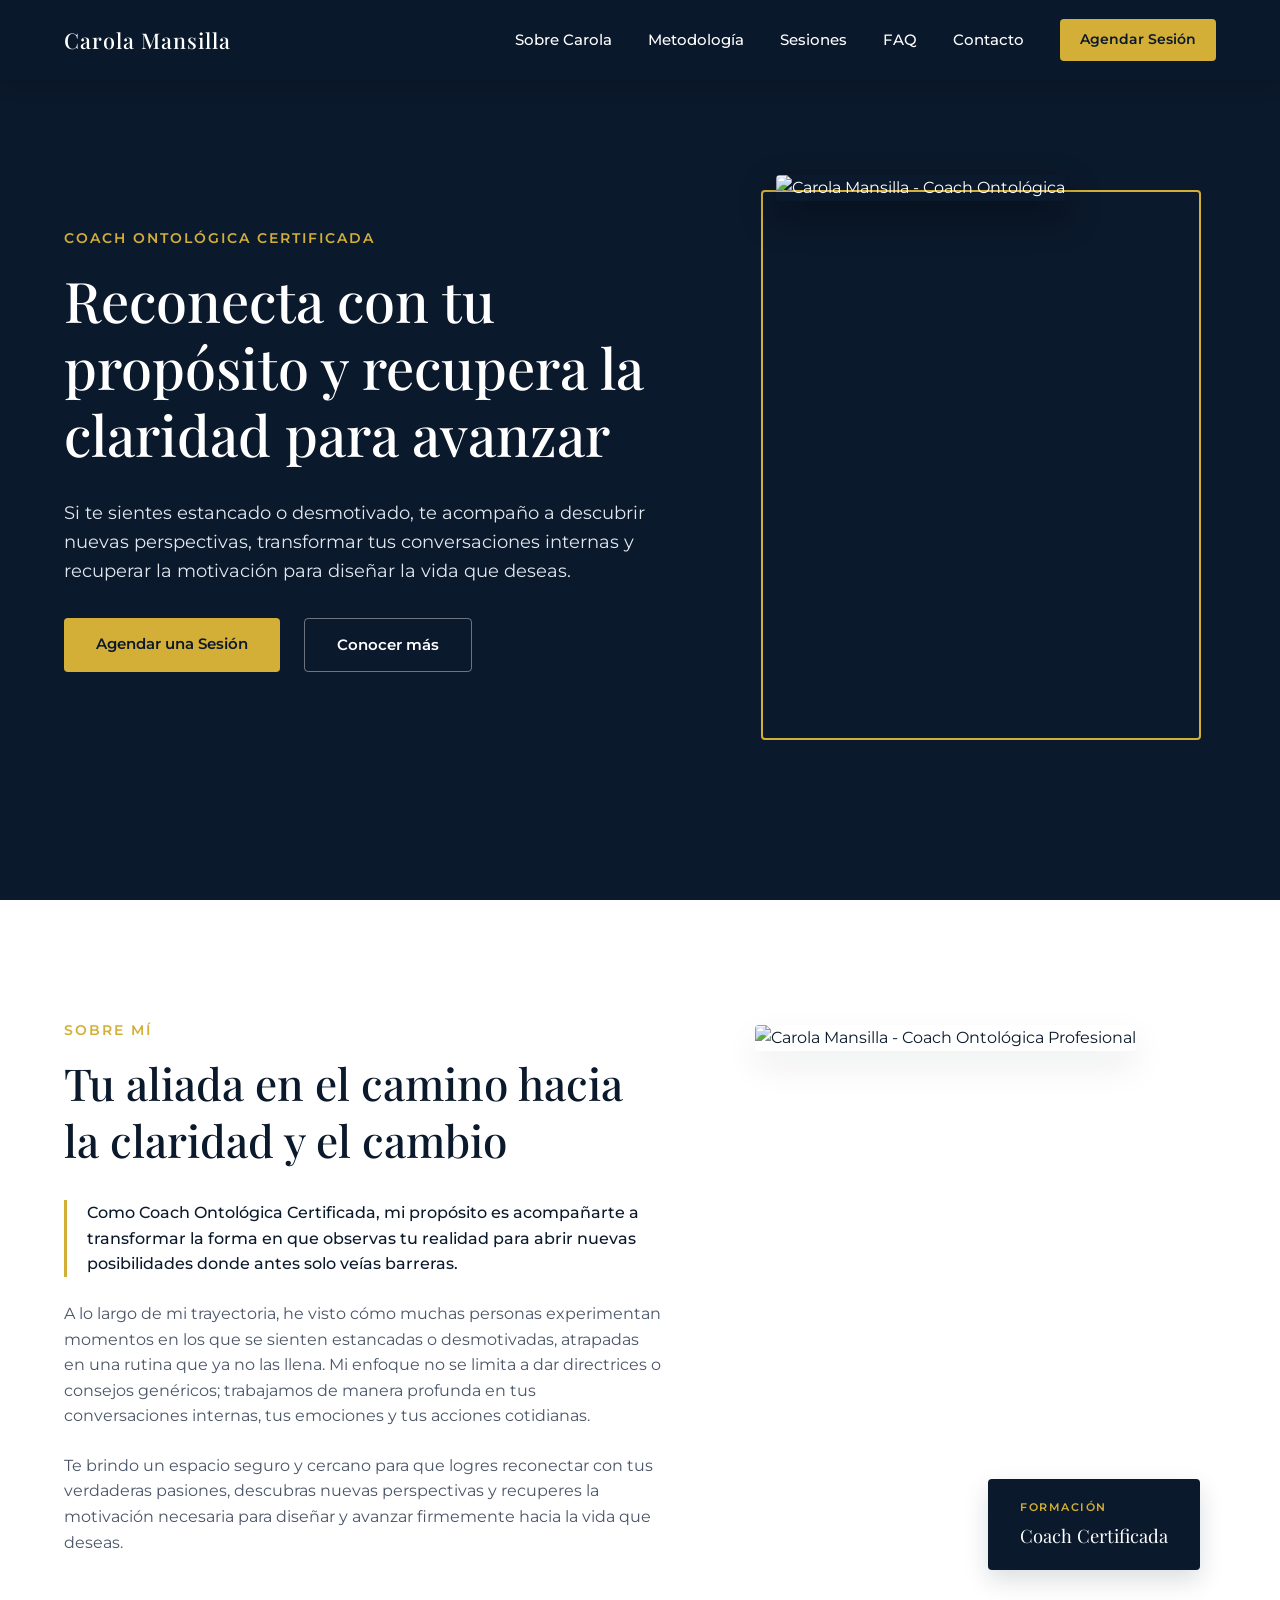
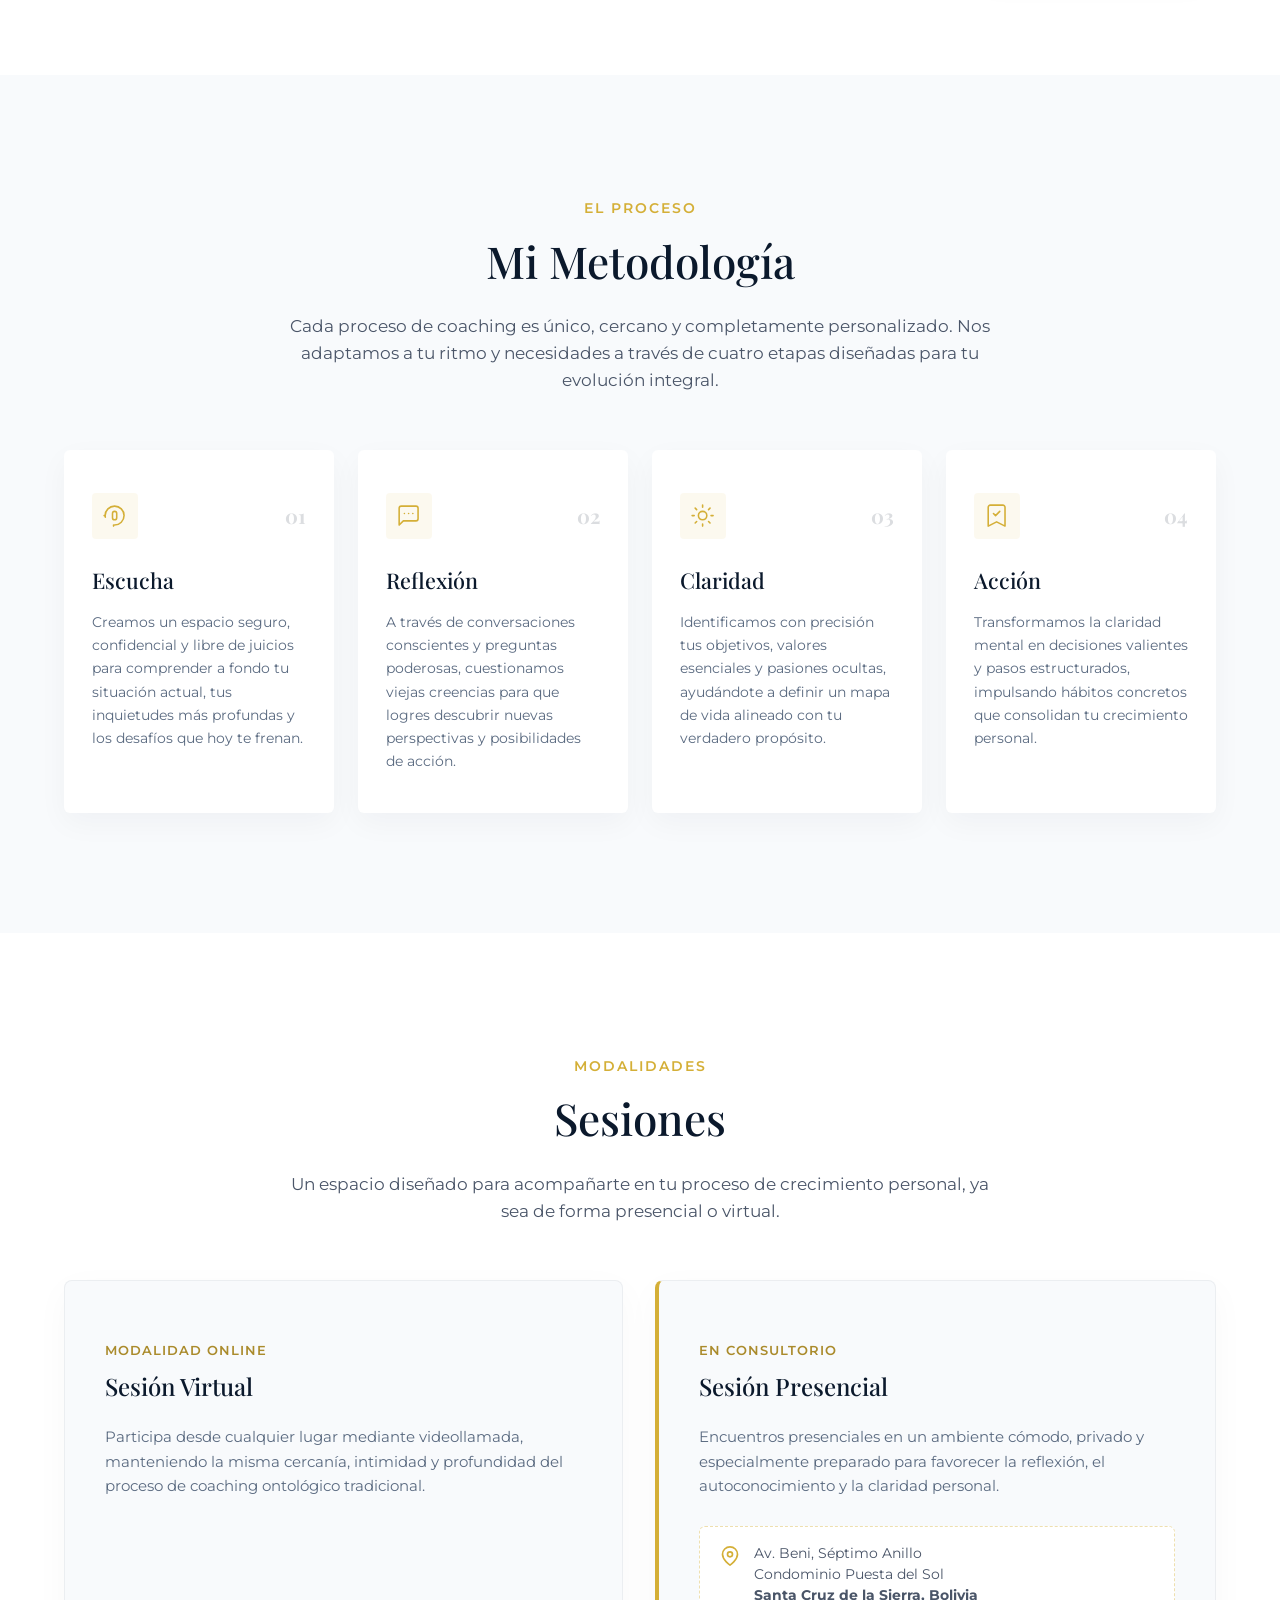
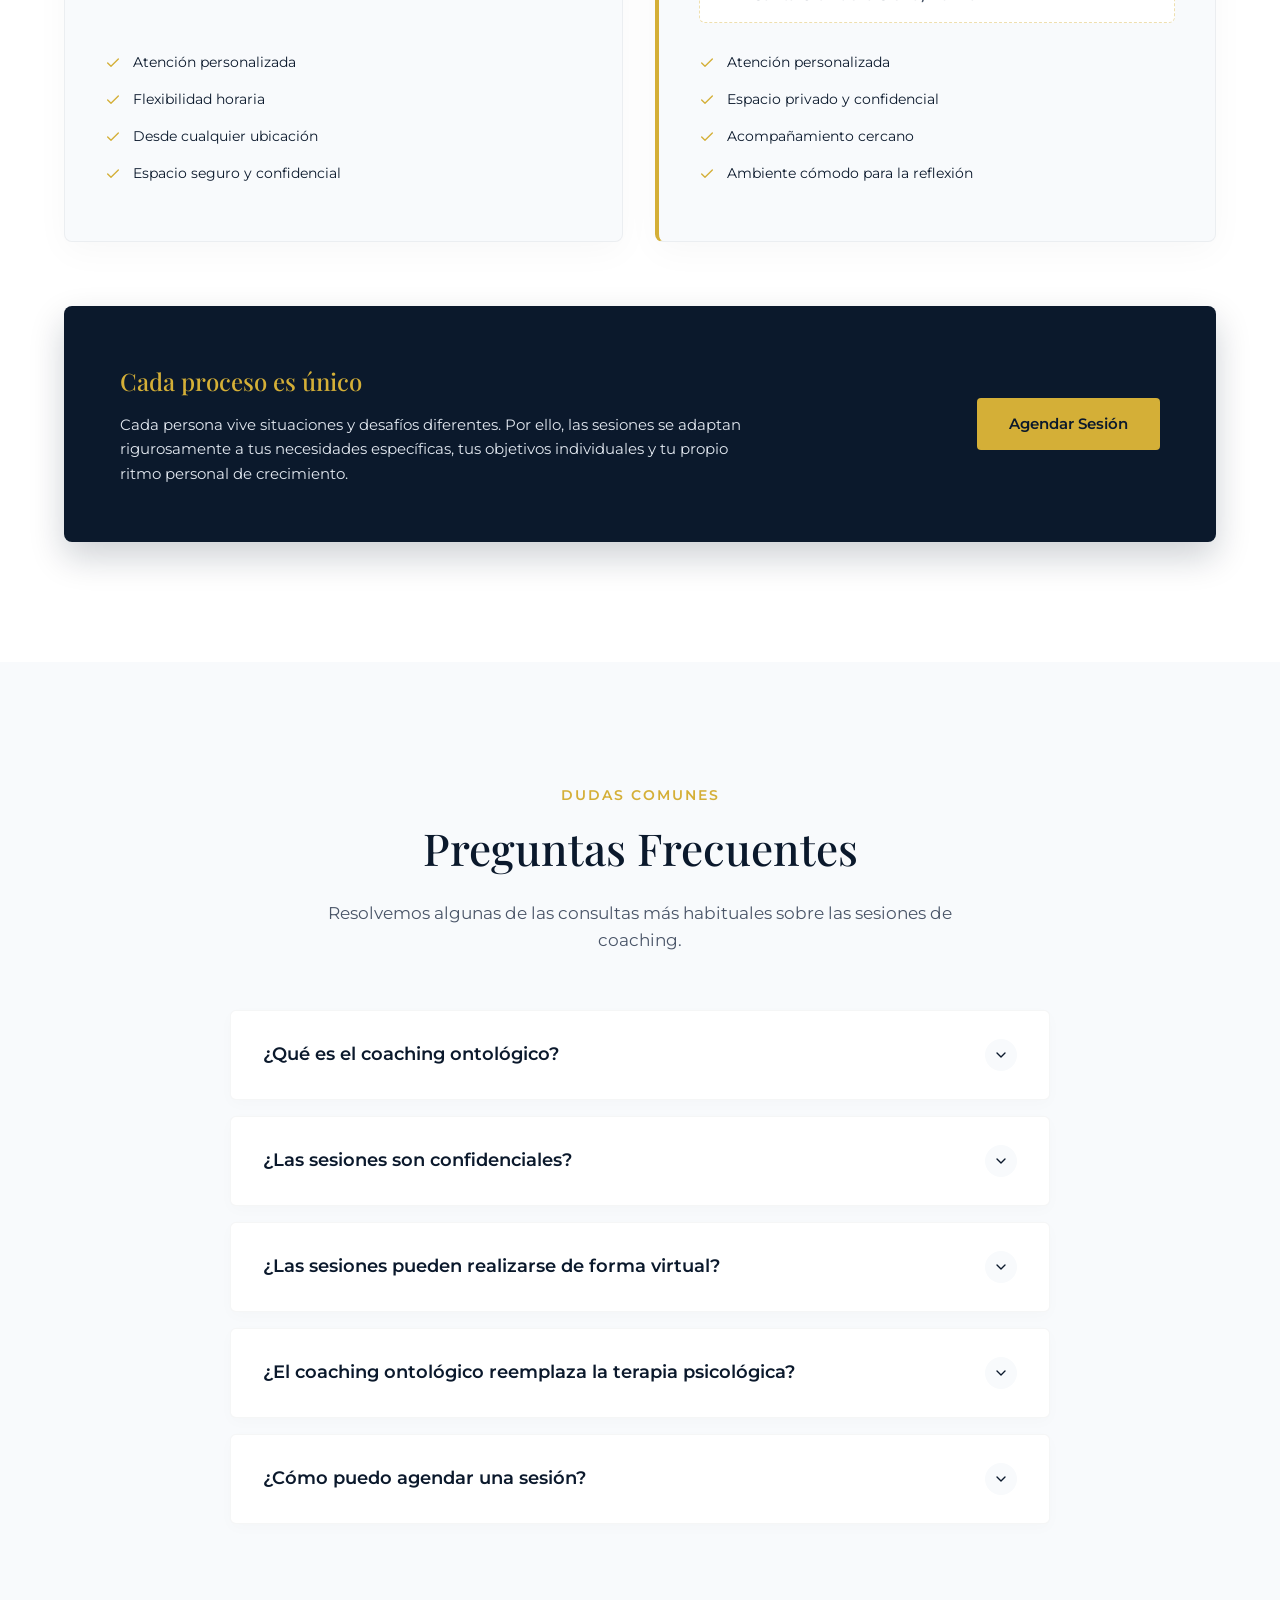
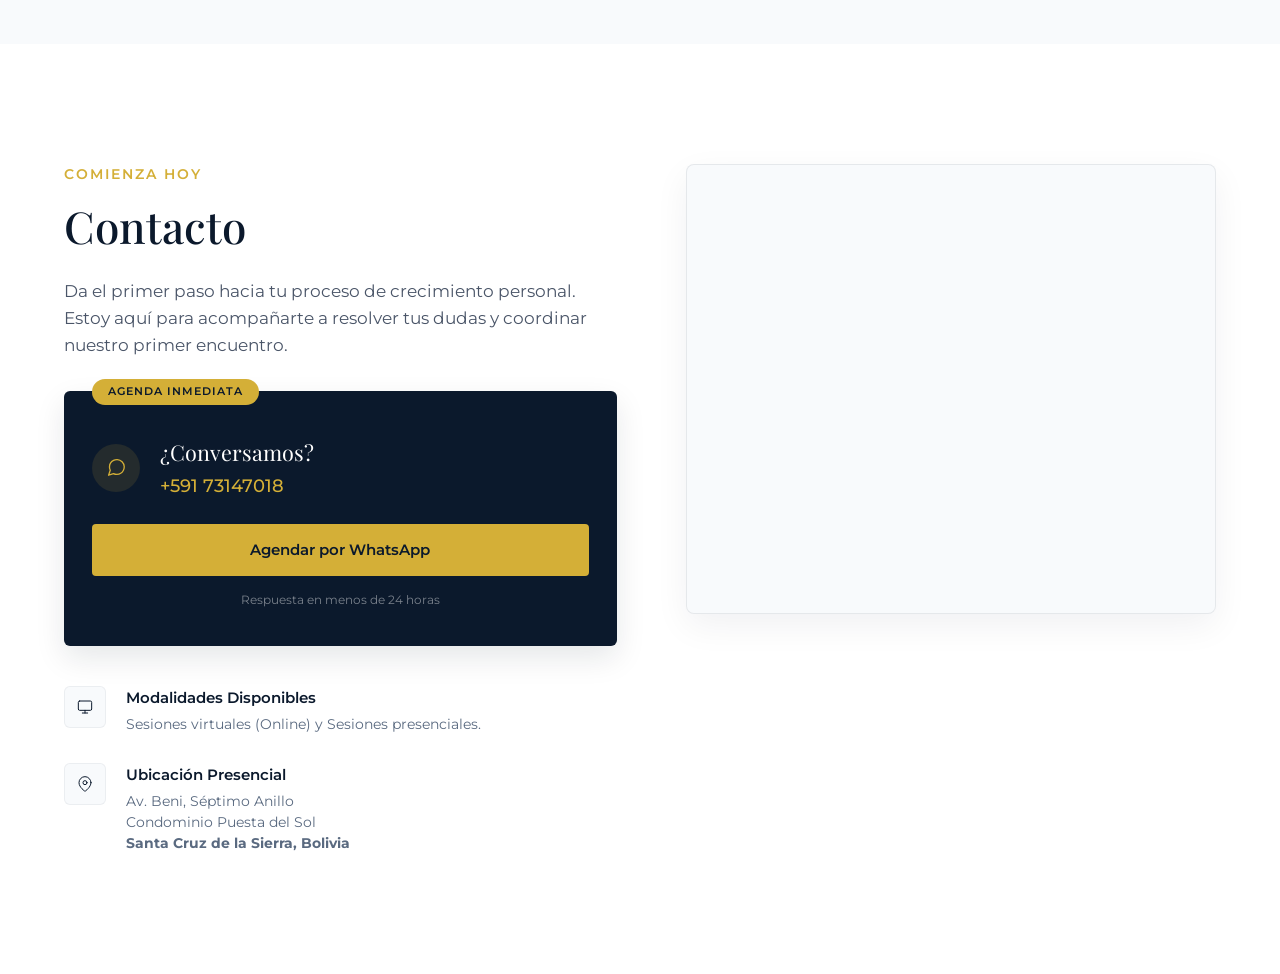
==== commit 518e0ea0: "feat: Implementacion de iframe de ubicacion" ====
--- a/index.html
+++ b/index.html
@@ -423,26 +423,52 @@
     </section>
 
     <!-- ========================================== -->
-    <!-- SECCIÓN CONTACTO                           -->
+    <!-- SECCIÓN CONTACTO (Con Mapa Integrado)     -->
     <!-- ========================================== -->
     <section class="contact" id="contacto">
         <div class="contact-container container">
             
-            <!-- Bloque Izquierdo: Información de Contexto -->
-            <div class="contact-info">
+            <!-- COLUMNA IZQUIERDA: MENSAJE, WHATSAPP Y MODALIDADES -->
+            <div class="contact-content-side">
                 <span class="contact-tagline">Comienza Hoy</span>
                 <h2 class="contact-title">Contacto</h2>
                 <p class="contact-subtitle">
                     Da el primer paso hacia tu proceso de crecimiento personal. Estoy aquí para acompañarte a resolver tus dudas y coordinar nuestro primer encuentro.
                 </p>
 
-                <!-- Lista de Detalles de Atención -->
+                <!-- Tarjeta Premium de Acción Directa (WhatsApp) -->
+                <div class="contact-premium-card">
+                    <div class="card-badge-gold">Agenda Inmediata</div>
+                    
+                    <div class="card-card-flex">
+                        <div class="whatsapp-icon-wrapper">
+                            <!-- Icono SVG: Logotipo de WhatsApp -->
+                            <svg xmlns="http://www.w3.org/2000/svg" viewBox="0 0 24 24" fill="none" stroke="currentColor" stroke-width="1.5" stroke-linecap="round" stroke-linejoin="round">
+                                <path d="M21 11.5a8.38 8.38 0 0 1-.9 3.8 8.5 8.5 0 0 1-7.6 4.7 8.38 8.38 0 0 1-3.8-.9L3 21l1.9-5.7a8.38 8.38 0 0 1-.9-3.8 8.5 8.5 0 0 1 4.7-7.6 8.38 8.38 0 0 1 3.8-.9h.5a8.48 8.48 0 0 1 8 8v.5z"></path>
+                            </svg>
+                        </div>
+                        <div class="card-text-group">
+                            <h3 class="card-action-title">¿Conversamos?</h3>
+                            <a href="https://wa.me/59173147018" class="contact-phone-display" target="_blank" rel="noopener noreferrer">
+                                +591 73147018
+                            </a>
+                        </div>
+                    </div>
+
+                    <!-- Botón de Conversión -->
+                    <a href="https://wa.me/59173147018" class="btn btn-primary btn-contact-cta" target="_blank" rel="noopener noreferrer">
+                        Agendar por WhatsApp
+                    </a>
+                    
+                    <span class="card-action-note">Respuesta en menos de 24 horas</span>
+                </div>
+
+                <!-- Detalles de Atención e Información Física -->
                 <div class="contact-details-list">
                     
-                    <!-- Detalle 1: Modalidades -->
+                    <!-- Ítem: Modalidades -->
                     <div class="contact-detail-item">
                         <div class="detail-icon-box">
-                            <!-- Icono SVG: Modalidades / Computadora y Presencia -->
                             <svg xmlns="http://www.w3.org/2000/svg" viewBox="0 0 24 24" fill="none" stroke="currentColor" stroke-width="1.5" stroke-linecap="round" stroke-linejoin="round">
                                 <rect x="2" y="3" width="20" height="14" rx="2" ry="2"></rect>
                                 <line x1="8" y1="21" x2="16" y2="21"></line>
@@ -455,10 +481,9 @@
                         </div>
                     </div>
 
-                    <!-- Detalle 2: Ubicación -->
+                    <!-- Ítem: Dirección -->
                     <div class="contact-detail-item">
                         <div class="detail-icon-box">
-                            <!-- Icono SVG: Ubicación / Mapa Pin -->
                             <svg xmlns="http://www.w3.org/2000/svg" viewBox="0 0 24 24" fill="none" stroke="currentColor" stroke-width="1.5" stroke-linecap="round" stroke-linejoin="round">
                                 <path d="M21 10c0 7-9 13-9 13s-9-6-9-13a9 9 0 0 1 18 0z"></path>
                                 <circle cx="12" cy="10" r="3"></circle>
@@ -477,34 +502,18 @@
                 </div>
             </div>
 
-            <!-- Bloque Derecho: Tarjeta de Acción Directa (WhatsApp) -->
-            <div class="contact-action-panel">
-                <div class="contact-premium-card">
-                    <div class="card-badge-gold">Agenda Inmediata</div>
-                    
-                    <div class="whatsapp-icon-wrapper">
-                        <!-- Icono SVG: Logotipo Estilizado de WhatsApp -->
-                        <svg xmlns="http://www.w3.org/2000/svg" viewBox="0 0 24 24" fill="none" stroke="currentColor" stroke-width="1.5" stroke-linecap="round" stroke-linejoin="round">
-                            <path d="M21 11.5a8.38 8.38 0 0 1-.9 3.8 8.5 8.5 0 0 1-7.6 4.7 8.38 8.38 0 0 1-3.8-.9L3 21l1.9-5.7a8.38 8.38 0 0 1-.9-3.8 8.5 8.5 0 0 1 4.7-7.6 8.38 8.38 0 0 1 3.8-.9h.5a8.48 8.48 0 0 1 8 8v.5z"></path>
-                        </svg>
-                    </div>
-
-                    <h3 class="card-action-title">¿Conversamos?</h3>
-                    <p class="card-action-description">
-                        Haz clic abajo para comunicarte directamente conmigo por WhatsApp. Coordinaremos tu sesión inicial en el horario que mejor te convenga.
-                    </p>
-                    
-                    <!-- Número de teléfono visible para generar confianza -->
-                    <a href="https://wa.me/59173147018" class="contact-phone-display" target="_blank" rel="noopener noreferrer">
-                        +591 73147018
-                    </a>
-
-                    <!-- Botón de Conversión Destacado -->
-                    <a href="https://wa.me/59173147018" class="btn btn-primary btn-contact-cta" target="_blank" rel="noopener noreferrer">
-                        Agendar por WhatsApp
-                    </a>
-                    
-                    <span class="card-action-note">Respuesta en menos de 24 horas</span>
+            <!-- COLUMNA DERECHA: INTERACTIVE GOOGLE MAPS -->
+            <div class="contact-map-side">
+                <div class="contact-map-container">
+                  
+                    <iframe 
+                        src="https://www.google.com/maps/embed?pb=!1m14!1m8!1m3!1d475.03844372743686!2d-63.15586108857108!3d-17.73014220568963!3m2!1i1024!2i768!4f13.1!3m3!1m2!1s0x93f1e654d66b281b%3A0xeda71ab8e73416f4!2sCondominio%20Puesta%20del%20Sol!5e0!3m2!1sen!2sbo!4v1780843315635!5m2!1sen!2sbo" 
+                        class="contact-iframe-map"
+                        allowfullscreen="" 
+                        loading="lazy" 
+                        referrerpolicy="no-referrer-when-downgrade"
+                        title="Mapa interactivo con la ubicación del consultorio de Carola Mansilla">
+                    </iframe>
                 </div>
             </div>
 
--- a/css/styles.css
+++ b/css/styles.css
@@ -1177,24 +1177,23 @@
         padding: 0 2rem 1.75rem 2rem;
     }
 }
-
-/* ==========================================================================
-   14. ESTILOS DE LA SECCIÓN CONTACTO (Mobile First)
+/* ==========================================================================
+   14. ESTILOS REVISADOS DE LA SECCIÓN CONTACTO (Mobile First)
    ========================================================================== */
 .contact {
     padding: 5rem 0;
-    background-color: #FFFFFF; /* Fondo blanco para limpieza visual absoluta */
+    background-color: #FFFFFF; /* Fondo limpio para contrastar con el gris de las FAQ */
     color: var(--primary-navy);
 }
 
 .contact-container {
     display: flex;
-    flex-direction: column; /* Apilado vertical para dispositivos móviles */
-    gap: 3.5rem;
-}
-
-/* --- Columna de Información --- */
-.contact-info {
+    flex-direction: column; /* Apilado en una columna por defecto para móviles */
+    gap: 3rem;
+}
+
+/* --- Estilos de la Columna de Contenido (Izquierda) --- */
+.contact-content-side {
     display: flex;
     flex-direction: column;
 }
@@ -1223,14 +1222,97 @@
     font-size: 0.95rem;
     color: #4A5568;
     line-height: 1.6;
+    margin-bottom: 2rem;
+}
+
+/* Nueva Tarjeta de WhatsApp Compacta e Integrada */
+.contact-premium-card {
+    background-color: var(--primary-navy);
+    color: var(--text-white);
+    padding: 2.25rem 1.75rem;
+    border-radius: 6px;
+    box-shadow: 0 12px 30px rgba(11, 25, 44, 0.1);
+    position: relative;
     margin-bottom: 2.5rem;
-}
-
-/* Lista de ítems de detalles */
+    display: flex;
+    flex-direction: column;
+}
+
+.card-badge-gold {
+    position: absolute;
+    top: -12px;
+    left: 1.75rem;
+    background-color: var(--accent-gold);
+    color: var(--primary-navy);
+    font-family: var(--font-body);
+    font-size: 0.7rem;
+    font-weight: 600;
+    text-transform: uppercase;
+    padding: 0.25rem 1rem;
+    border-radius: 50px;
+    letter-spacing: 1px;
+}
+
+.card-card-flex {
+    display: flex;
+    align-items: center;
+    gap: 1.25rem;
+    margin-bottom: 1.5rem;
+    margin-top: 0.5rem;
+}
+
+.whatsapp-icon-wrapper {
+    width: 48px;
+    height: 48px;
+    color: var(--accent-gold);
+    background-color: rgba(212, 175, 55, 0.12);
+    border-radius: 50%;
+    padding: 0.85rem;
+    display: flex;
+    align-items: center;
+    justify-content: center;
+    flex-shrink: 0;
+}
+
+.whatsapp-icon-wrapper svg {
+    width: 100%;
+    height: 100%;
+}
+
+.card-action-title {
+    font-family: var(--font-title);
+    font-size: 1.35rem;
+    font-weight: 400;
+    color: var(--text-white);
+}
+
+.contact-phone-display {
+    font-family: var(--font-body);
+    font-size: 1.1rem;
+    font-weight: 500;
+    color: var(--accent-gold);
+    text-decoration: none;
+    display: inline-block;
+    margin-top: 0.15rem;
+}
+
+.btn-contact-cta {
+    width: 100%;
+    margin-bottom: 0.875rem;
+}
+
+.card-action-note {
+    font-family: var(--font-body);
+    font-size: 0.75rem;
+    color: rgba(255, 255, 255, 0.45);
+    text-align: center;
+}
+
+/* Lista de ítems inferiores (Modalidad y Dirección) */
 .contact-details-list {
     display: flex;
     flex-direction: column;
-    gap: 2rem;
+    gap: 1.75rem;
 }
 
 .contact-detail-item {
@@ -1239,10 +1321,9 @@
     align-items: flex-start;
 }
 
-/* Caja contenedora de iconos sutiles */
 .detail-icon-box {
-    width: 44px;
-    height: 44px;
+    width: 42px;
+    height: 42px;
     background-color: var(--bg-light);
     color: var(--primary-navy);
     padding: 0.75rem;
@@ -1261,123 +1342,46 @@
 
 .detail-text-box h3 {
     font-family: var(--font-body);
-    font-size: 1rem;
+    font-size: 0.95rem;
     font-weight: 600;
-    margin-bottom: 0.35rem;
+    margin-bottom: 0.25rem;
     color: var(--primary-navy);
 }
 
 .detail-text-box p,
 .detail-text-box address {
     font-family: var(--font-body);
-    font-size: 0.9rem;
+    font-size: 0.875rem;
     color: #5A6A80;
     line-height: 1.5;
     font-style: normal;
 }
 
-/* --- Columna de Tarjeta de Acción Premium --- */
-.contact-action-panel {
-    display: flex;
-    justify-content: center;
-    align-items: center;
-}
-
-.contact-premium-card {
-    background-color: var(--primary-navy);
-    color: var(--text-white);
-    width: 100%;
-    max-width: 440px; /* Tamaño controlado para no deformarse */
-    padding: 3rem 2rem 2.5rem 2rem;
+/* --- Estilos de la Columna del Mapa (Derecha) --- */
+.contact-map-side {
+    width: 100%;
+}
+
+/* Contenedor Premium del Iframe */
+.contact-map-container {
+    width: 100%;
+    height: 380px; /* Altura ideal y equilibrada en dispositivos móviles */
     border-radius: 8px;
-    box-shadow: 0 20px 40px rgba(11, 25, 44, 0.15);
-    text-align: center;
-    position: relative;
-    display: flex;
-    flex-direction: column;
-    align-items: center;
-}
-
-/* Etiqueta flotante dorada sobre la tarjeta */
-.card-badge-gold {
-    position: absolute;
-    top: -12px;
-    background-color: var(--accent-gold);
-    color: var(--primary-navy);
-    font-family: var(--font-body);
-    font-size: 0.75rem;
-    font-weight: 600;
-    text-transform: uppercase;
-    padding: 0.35rem 1.25rem;
-    border-radius: 50px;
-    letter-spacing: 1px;
-    box-shadow: 0 4px 10px rgba(212, 175, 55, 0.25);
-}
-
-/* Icono central de WhatsApp estilizado */
-.whatsapp-icon-wrapper {
-    width: 64px;
-    height: 64px;
-    color: var(--accent-gold);
-    background-color: rgba(212, 175, 55, 0.1);
-    border-radius: 50%;
-    padding: 1.15rem;
-    display: flex;
-    align-items: center;
-    justify-content: center;
-    margin-bottom: 1.5rem;
-}
-
-.whatsapp-icon-wrapper svg {
+    overflow: hidden;
+    box-shadow: 0 12px 35px rgba(11, 25, 44, 0.06);
+    border: 1px solid rgba(11, 25, 44, 0.08);
+    background-color: var(--bg-light); /* Evita destellos blancos durante la carga */
+}
+
+.contact-iframe-map {
     width: 100%;
     height: 100%;
-}
-
-.card-action-title {
-    font-family: var(--font-title);
-    font-size: 1.75rem;
-    font-weight: 400;
-    margin-bottom: 0.75rem;
-}
-
-.card-action-description {
-    font-family: var(--font-body);
-    font-size: 0.9rem;
-    color: var(--text-muted);
-    line-height: 1.6;
-    margin-bottom: 1.5rem;
-}
-
-/* Enlace/Texto del teléfono */
-.contact-phone-display {
-    font-family: var(--font-body);
-    font-size: 1.25rem;
-    font-weight: 600;
-    color: var(--accent-gold);
-    text-decoration: none;
-    margin-bottom: 1.75rem;
-    transition: color 0.3s ease;
-    display: inline-block;
-}
-
-.contact-phone-display:hover {
-    color: var(--text-white);
-}
-
-/* Botón adaptado internamente */
-.btn-contact-cta {
-    width: 100%;
-    margin-bottom: 1rem;
-}
-
-.card-action-note {
-    font-family: var(--font-body);
-    font-size: 0.75rem;
-    color: rgba(255, 255, 255, 0.5);
-}
-
-/* ==========================================================================
-   15. RESPONSIVE DESIGN FOR CONTACT (Media Queries)
+    border: 0;
+    display: block;
+}
+
+/* ==========================================================================
+   MEDIAS QUERIES ACTUALIZADAS PARA CONTACTO (Escritorio)
    ========================================================================== */
 @media (min-width: 992px) {
     .contact {
@@ -1385,18 +1389,19 @@
     }
 
     .contact-container {
-        flex-direction: row; /* Dos columnas perfectas en pantallas de escritorio */
-        align-items: center;
+        flex-direction: row; /* Posicionamiento lado a lado en pantallas grandes */
         justify-content: space-between;
-    }
-
-    .contact-info {
-        flex: 0 0 50%; /* Ocupa la mitad izquierda */
-    }
-
-    .contact-action-panel {
-        flex: 0 0 42%; /* Ocupa la columna derecha con un aire de separación */
-        justify-content: flex-end;
+        align-items: flex-start;
+    }
+
+    .contact-content-side {
+        flex: 0 0 48%; /* Ancho controlado de la columna de textos */
+    }
+
+    .contact-map-side {
+        flex: 0 0 46%; /* Ancho controlado para el mapa */
+        position: sticky;
+        top: 110px; /* Se mantiene estático si el contenido de la izquierda es largo */
     }
 
     .contact-title {
@@ -1408,7 +1413,7 @@
         font-size: 1.05rem;
     }
 
-    .contact-premium-card {
-        padding: 3.5rem 2.5rem 3rem 2.5rem; /* Más aire premium en escritorio */
+    .contact-map-container {
+        height: 450px; /* Mayor presencia visual en monitores de escritorio */
     }
 }
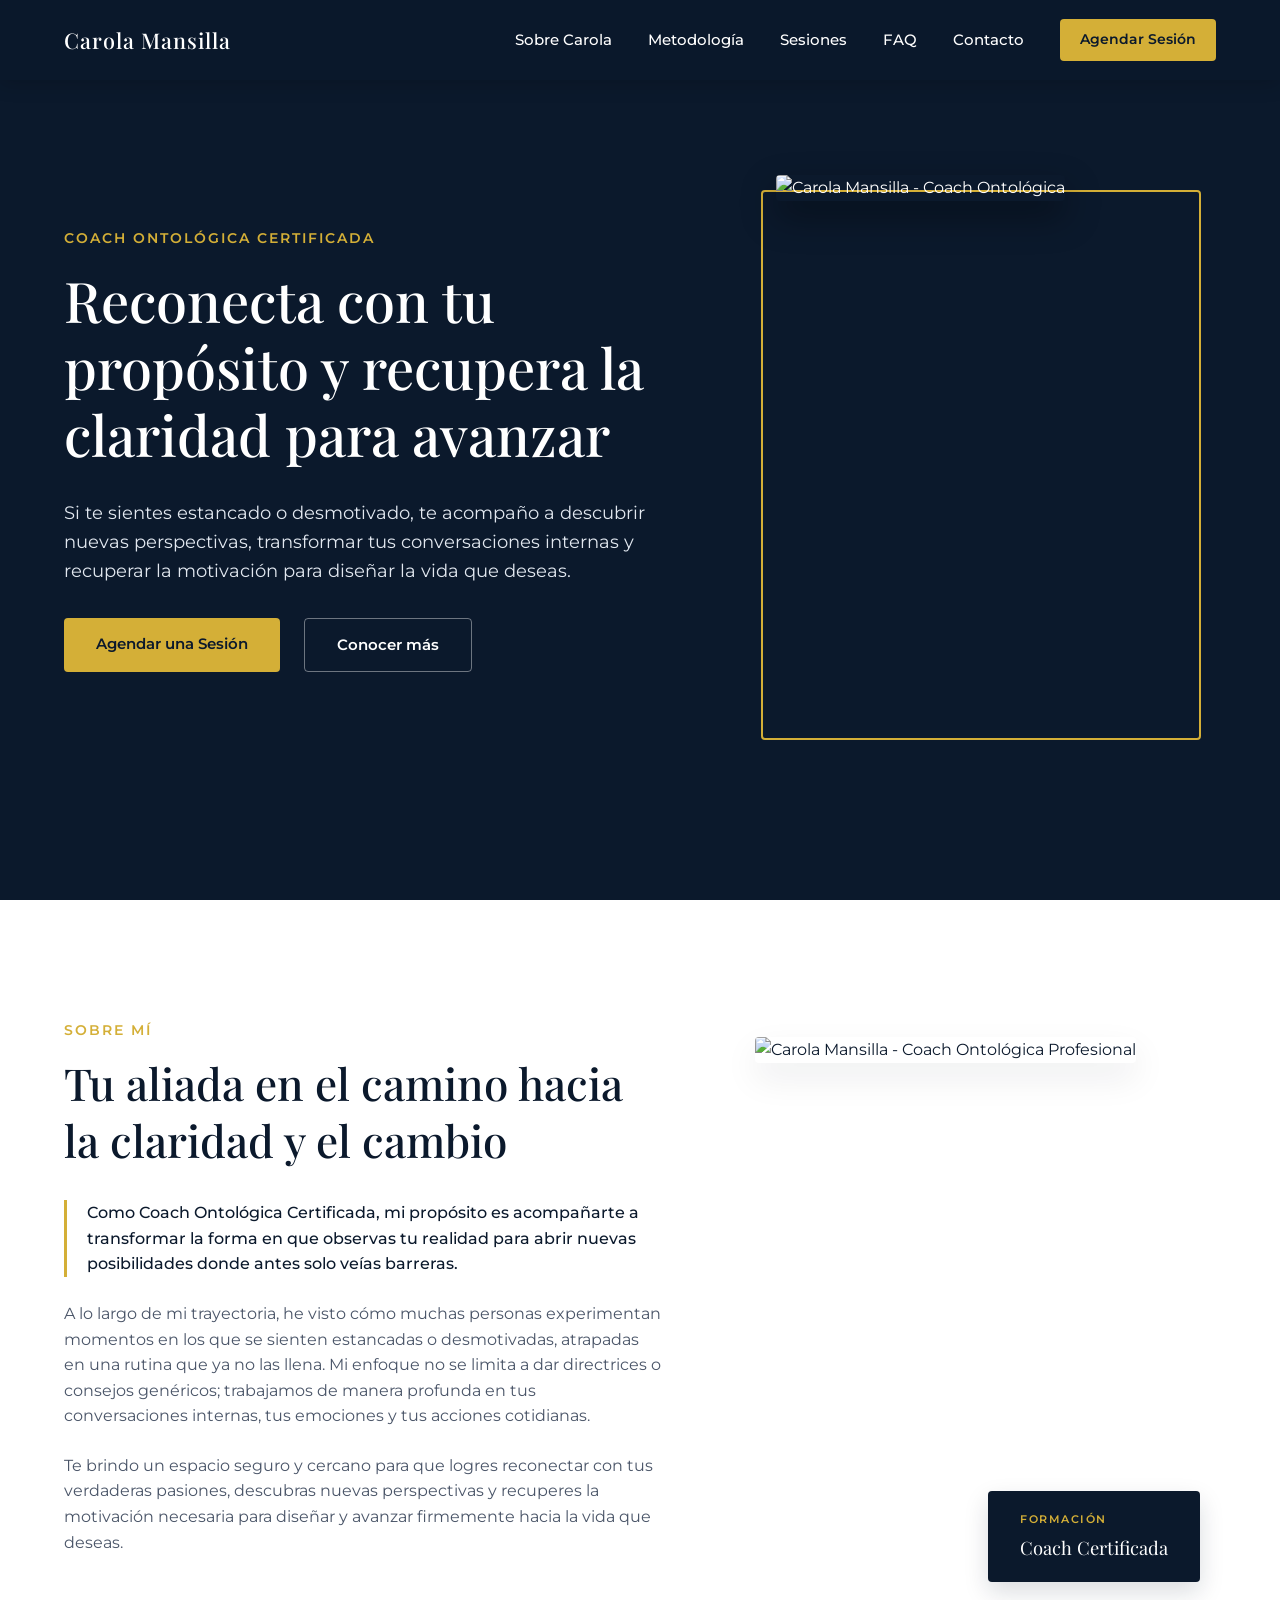
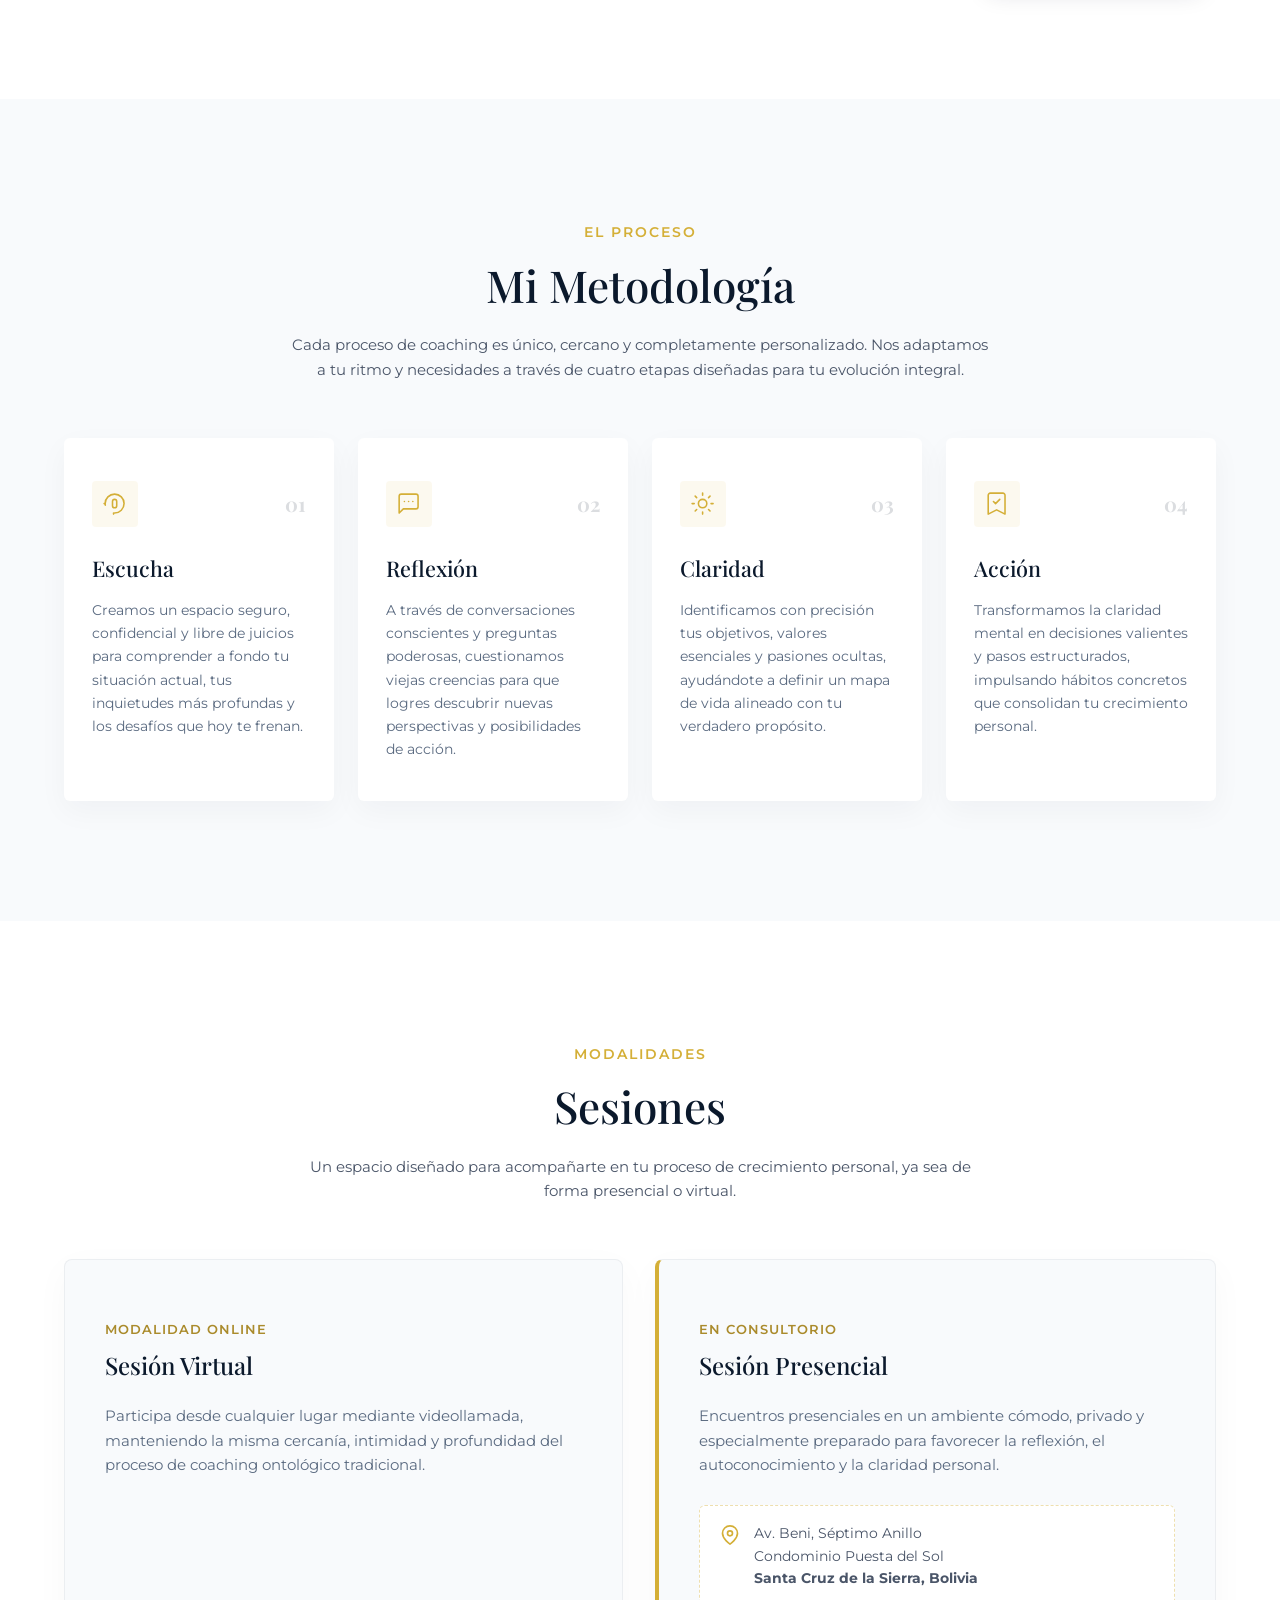
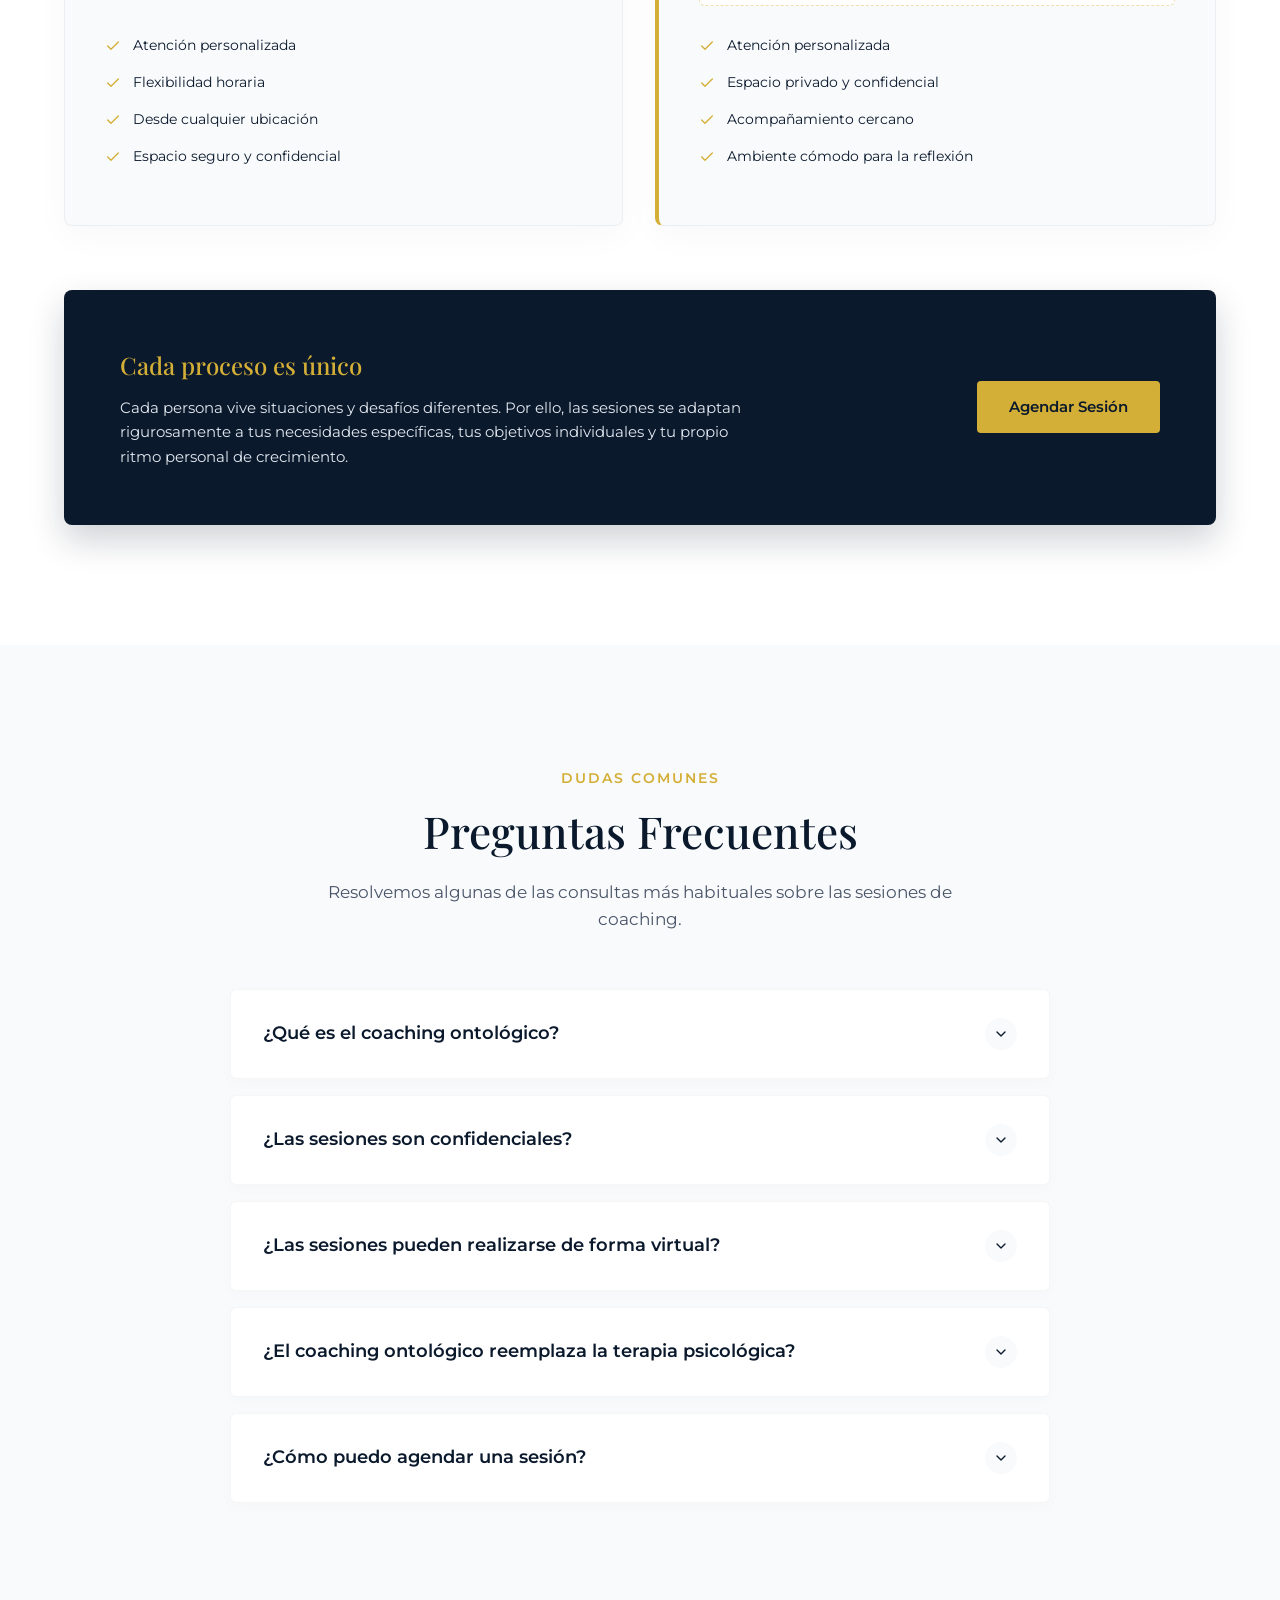
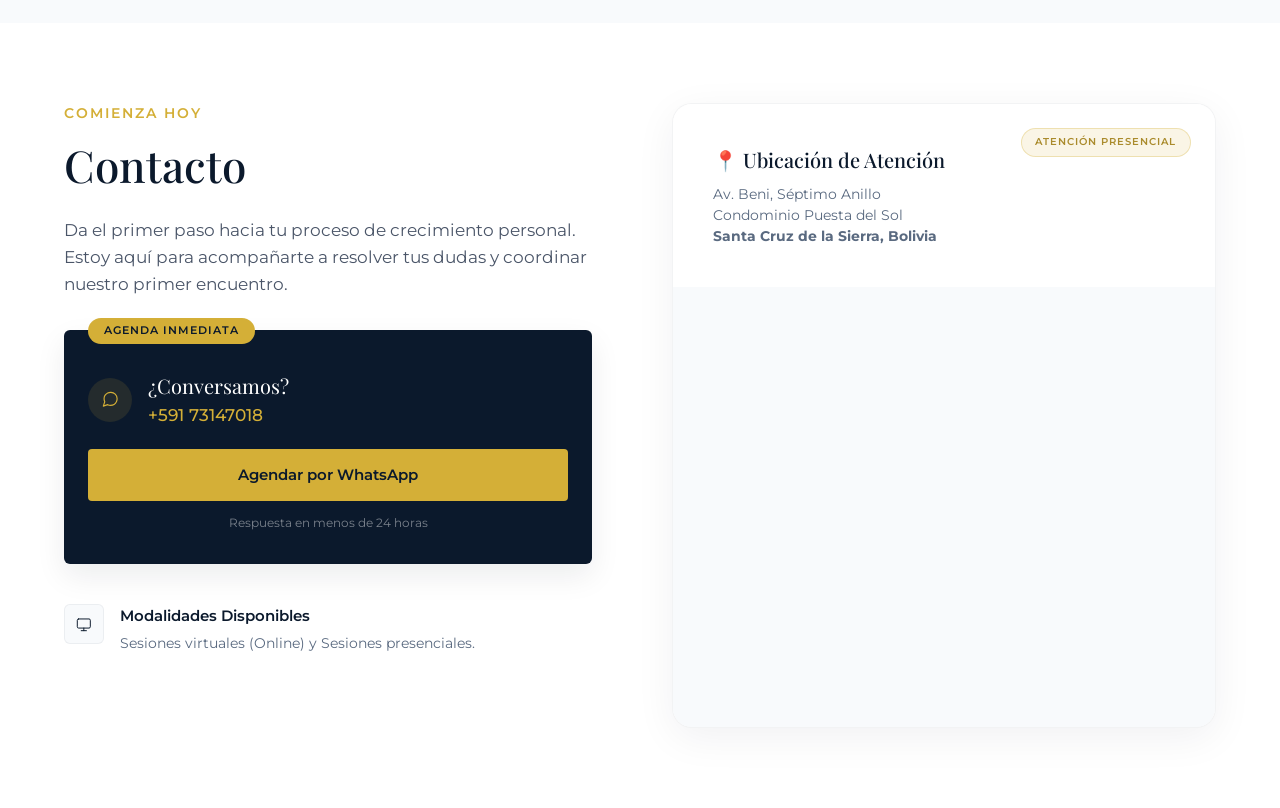
==== commit 4820ad47: "fix: Correcciones con el iframe de ubicacion" ====
--- a/index.html
+++ b/index.html
@@ -423,12 +423,12 @@
     </section>
 
     <!-- ========================================== -->
-    <!-- SECCIÓN CONTACTO (Con Mapa Integrado)     -->
+    <!-- SECCIÓN CONTACTO (OPTIMIZADA Y MEJORADA)  -->
     <!-- ========================================== -->
     <section class="contact" id="contacto">
         <div class="contact-container container">
             
-            <!-- COLUMNA IZQUIERDA: MENSAJE, WHATSAPP Y MODALIDADES -->
+            <!-- COLUMNA IZQUIERDA: CONTENIDO Y CONVERSIÓN -->
             <div class="contact-content-side">
                 <span class="contact-tagline">Comienza Hoy</span>
                 <h2 class="contact-title">Contacto</h2>
@@ -442,7 +442,6 @@
                     
                     <div class="card-card-flex">
                         <div class="whatsapp-icon-wrapper">
-                            <!-- Icono SVG: Logotipo de WhatsApp -->
                             <svg xmlns="http://www.w3.org/2000/svg" viewBox="0 0 24 24" fill="none" stroke="currentColor" stroke-width="1.5" stroke-linecap="round" stroke-linejoin="round">
                                 <path d="M21 11.5a8.38 8.38 0 0 1-.9 3.8 8.5 8.5 0 0 1-7.6 4.7 8.38 8.38 0 0 1-3.8-.9L3 21l1.9-5.7a8.38 8.38 0 0 1-.9-3.8 8.5 8.5 0 0 1 4.7-7.6 8.38 8.38 0 0 1 3.8-.9h.5a8.48 8.48 0 0 1 8 8v.5z"></path>
                             </svg>
@@ -455,7 +454,6 @@
                         </div>
                     </div>
 
-                    <!-- Botón de Conversión -->
                     <a href="https://wa.me/59173147018" class="btn btn-primary btn-contact-cta" target="_blank" rel="noopener noreferrer">
                         Agendar por WhatsApp
                     </a>
@@ -463,10 +461,8 @@
                     <span class="card-action-note">Respuesta en menos de 24 horas</span>
                 </div>
 
-                <!-- Detalles de Atención e Información Física -->
+                <!-- Detalles de Atención -->
                 <div class="contact-details-list">
-                    
-                    <!-- Ítem: Modalidades -->
                     <div class="contact-detail-item">
                         <div class="detail-icon-box">
                             <svg xmlns="http://www.w3.org/2000/svg" viewBox="0 0 24 24" fill="none" stroke="currentColor" stroke-width="1.5" stroke-linecap="round" stroke-linejoin="round">
@@ -480,40 +476,38 @@
                             <p>Sesiones virtuales (Online) y Sesiones presenciales.</p>
                         </div>
                     </div>
-
-                    <!-- Ítem: Dirección -->
-                    <div class="contact-detail-item">
-                        <div class="detail-icon-box">
-                            <svg xmlns="http://www.w3.org/2000/svg" viewBox="0 0 24 24" fill="none" stroke="currentColor" stroke-width="1.5" stroke-linecap="round" stroke-linejoin="round">
-                                <path d="M21 10c0 7-9 13-9 13s-9-6-9-13a9 9 0 0 1 18 0z"></path>
-                                <circle cx="12" cy="10" r="3"></circle>
-                            </svg>
-                        </div>
-                        <div class="detail-text-box">
-                            <h3>Ubicación Presencial</h3>
-                            <address>
-                                Av. Beni, Séptimo Anillo<br>
-                                Condominio Puesta del Sol<br>
-                                <strong>Santa Cruz de la Sierra, Bolivia</strong>
-                            </address>
-                        </div>
-                    </div>
-
-                </div>
-            </div>
-
-            <!-- COLUMNA DERECHA: INTERACTIVE GOOGLE MAPS -->
+                </div>
+            </div>
+
+            <!-- COLUMNA DERECHA: TARJETA PREMIUM CON MAPA CLÁSICO -->
             <div class="contact-map-side">
-                <div class="contact-map-container">
-                  
-                    <iframe 
-                        src="https://www.google.com/maps/embed?pb=!1m14!1m8!1m3!1d475.03844372743686!2d-63.15586108857108!3d-17.73014220568963!3m2!1i1024!2i768!4f13.1!3m3!1m2!1s0x93f1e654d66b281b%3A0xeda71ab8e73416f4!2sCondominio%20Puesta%20del%20Sol!5e0!3m2!1sen!2sbo!4v1780843315635!5m2!1sen!2sbo" 
-                        class="contact-iframe-map"
-                        allowfullscreen="" 
-                        loading="lazy" 
-                        referrerpolicy="no-referrer-when-downgrade"
-                        title="Mapa interactivo con la ubicación del consultorio de Carola Mansilla">
-                    </iframe>
+                <div class="contact-map-card">
+                    
+                    <!-- Etiqueta Visual Flotante (Badge) -->
+                    <span class="map-badge">Atención Presencial</span>
+                    
+                    <!-- Encabezado Integrado de la Tarjeta -->
+                    <div class="map-card-header">
+                        <h3 class="map-card-title">📍 Ubicación de Atención</h3>
+                        <address class="map-card-address">
+                            Av. Beni, Séptimo Anillo<br>
+                            Condominio Puesta del Sol<br>
+                            <strong>Santa Cruz de la Sierra, Bolivia</strong>
+                        </address>
+                    </div>
+                    
+                    <!-- Contenedor del Iframe -->
+                    <div class="map-iframe-wrapper">
+                        <iframe 
+                            src="https://www.google.com/maps/embed?pb=!1m14!1m8!1m3!1d475.03844372743686!2d-63.15586108857108!3d-17.73014220568963!3m2!1i1024!2i768!4f13.1!3m3!1m2!1s0x93f1e654d66b281b%3A0xeda71ab8e73416f4!2sCondominio%20Puesta%20del%20Sol!5e0!3m2!1sen!2sbo!4v1780843315635!5m2!1sen!2sbo" 
+                            class="contact-iframe-map"
+                            allowfullscreen="" 
+                            loading="lazy" 
+                            referrerpolicy="no-referrer-when-downgrade"
+                            title="Mapa de ubicación de Carola Mansilla">
+                        </iframe>
+                    </div>
+
                 </div>
             </div>
 
--- a/css/styles.css
+++ b/css/styles.css
@@ -1,6 +1,9 @@
 /* ==========================================================================
-   1. VARIABLES GLOBALES Y CONFIGURACIÓN BASE (Solo se definen una vez)
+   HOJA DE ESTILOS GENERAL - CAROLA MANSILLA WEB
+   Diseño: Premium, Elegante, Minimalista y Mobile First
    ========================================================================== */
+
+/* IMPORTACIÓN DE FUENTES DESDE GOOGLE FONTS */
 @import url('https://fonts.googleapis.com/css2?family=Montserrat:wght@400;500;600&family=Playfair+Display:ital,wght@0,500;0,700;1,400&display=swap');
 
 :root {
@@ -9,18 +12,20 @@
     --accent-gold: #D4AF37;        /* Dorado Elegante */
     --accent-gold-hover: #AA8B2C;  /* Dorado más oscuro para interacciones */
     --text-white: #FFFFFF;
-    --text-muted: #E2E8F0;         /* Gris Claro para legibilidad */
-    --bg-light: #F8FAFC;
+    --text-muted: #E2E8F0;         /* Gris Claro para textos sobre fondo oscuro */
+    --bg-light: #F8FAFC;           /* Fondo gris de cortesía para dar ritmo visual */
     
     /* Tipografías */
     --font-title: 'Playfair Display', serif;
     --font-body: 'Montserrat', sans-serif;
     
-    /* Transiciones */
+    /* Transiciones Globales */
     --transition-smooth: cubic-bezier(0.4, 0, 0.2, 1);
 }
 
-/* Reset Básico Receptivo */
+/* ==========================================================================
+   1. RESETEO BÁSICO Y RECEPTIVO
+   ========================================================================== */
 * {
     margin: 0;
     padding: 0;
@@ -39,7 +44,7 @@
     line-height: 1.6;
 }
 
-/* Contenedor Global Adaptable */
+/* Contenedor Global Adaptable (Ancho máximo controlado) */
 .container {
     width: 100%;
     max-width: 1200px;
@@ -86,150 +91,7 @@
 
 
 /* ==========================================================================
-   2. ESTILOS DE LA SECCIÓN HERO (Mobile First)
-   ========================================================================== */
-.hero {
-    background-color: var(--primary-navy);
-    color: var(--text-white);
-    padding: 6rem 0 4rem 0; /* Espacio superior para prever la Navbar fija */
-    min-height: 100vh;
-    display: flex;
-    align-items: center;
-    position: relative;
-    overflow: hidden;
-}
-
-.hero-container {
-    display: flex;
-    flex-direction: column; /* Columna única para móviles */
-    gap: 3rem;
-}
-
-/* Contenido de Texto */
-.hero-content {
-    display: flex;
-    flex-direction: column;
-    justify-content: center;
-}
-
-.hero-tagline {
-    font-family: var(--font-body);
-    color: var(--accent-gold);
-    text-transform: uppercase;
-    font-weight: 600;
-    font-size: 0.85rem;
-    letter-spacing: 2px;
-    margin-bottom: 1rem;
-}
-
-.hero-title {
-    font-family: var(--font-title);
-    font-size: 2.25rem;
-    line-height: 1.2;
-    font-weight: 500;
-    margin-bottom: 1.5rem;
-}
-
-.hero-description {
-    font-size: 1rem;
-    color: var(--text-muted);
-    margin-bottom: 2rem;
-    font-weight: 400;
-}
-
-.hero-actions {
-    display: flex;
-    flex-direction: column; /* Botones apilados en pantallas muy pequeñas */
-    gap: 1rem;
-}
-
-/* Contenedor de Imagen */
-.hero-media {
-    display: flex;
-    justify-content: center;
-    align-items: center;
-}
-
-.hero-image-frame {
-    position: relative;
-    width: 100%;
-    max-width: 380px; /* Tamaño controlado para móviles */
-    aspect-ratio: 4 / 5;
-}
-
-.hero-img {
-    width: 100%;
-    height: 100%;
-    object-fit: cover;
-    border-radius: 4px;
-    z-index: 2;
-    position: relative;
-    box-shadow: 0 15px 35px rgba(0, 0, 0, 0.4);
-}
-
-/* Marco decorativo elegante detras de la imagen */
-.hero-decorator {
-    position: absolute;
-    top: 15px;
-    left: -15px;
-    width: 100%;
-    height: 100%;
-    border: 2px solid var(--accent-gold);
-    border-radius: 4px;
-    z-index: 1;
-    pointer-events: none;
-}
-
-/* ==========================================================================
-   3. RESPONSIVE DESIGN (Media Queries)
-   ========================================================================== */
-
-/* Ajustes para Smartphones medianos/grandes */
-@media (min-width: 480px) {
-    .hero-actions {
-        flex-direction: row; /* Botones uno al lado del otro */
-    }
-}
-
-/* Ajustes para Tablets y Escritorio (Pantallas Medianas y Grandes) */
-@media (min-width: 992px) {
-    .hero {
-        padding: 0; /* Se apoya en el min-height para centrar verticalmente */
-    }
-
-    .hero-container {
-        flex-direction: row; /* Diseño de dos columnas en escritorio */
-        align-items: center;
-        justify-content: space-between;
-    }
-
-    .hero-content {
-        flex: 0 0 55%; /* Ocupa el 55% del ancho */
-    }
-
-    .hero-media {
-        flex: 0 0 40%; /* Ocupa el 40% del ancho */
-        justify-content: flex-end;
-    }
-
-    .hero-title {
-        font-size: 3.5rem; /* Título más imponente en pantallas grandes */
-        margin-bottom: 2rem;
-    }
-
-    .hero-description {
-        font-size: 1.125rem;
-        padding-right: 2rem; /* Aire al texto antes de colisionar con la imagen */
-    }
-
-    .hero-image-frame {
-        max-width: 440px; /* Imagen más grande en monitores */
-    }
-}
-
-
-/* ==========================================================================
-   3. ESTILOS DE LA NAVBAR (Mobile First)
+   2. NAVBAR & HEADER (Navegación Fija)
    ========================================================================== */
 .main-header {
     position: fixed;
@@ -239,7 +101,7 @@
     height: 70px;
     background-color: var(--primary-navy);
     box-shadow: 0 2px 20px rgba(0, 0, 0, 0.2);
-    z-index: 1000; /* Asegura que quede por encima de todo el contenido */
+    z-index: 1000;
     display: flex;
     align-items: center;
     transition: background-color 0.3s var(--transition-smooth);
@@ -252,7 +114,6 @@
     height: 100%;
 }
 
-/* Logo Personal Brand */
 .nav-logo {
     font-family: var(--font-title);
     color: var(--text-white);
@@ -267,7 +128,7 @@
     color: var(--accent-gold);
 }
 
-/* Botón Menú Hamburguesa */
+/* Hamburguesa Móvil */
 .nav-toggle {
     display: flex;
     flex-direction: column;
@@ -277,7 +138,7 @@
     background: transparent;
     border: none;
     cursor: pointer;
-    z-index: 1100; /* Por encima del menú desplegable móvil */
+    z-index: 1100;
 }
 
 .hamburger-line {
@@ -288,28 +149,27 @@
     transform-origin: left center;
 }
 
-/* Menú Desplegable en Móvil */
+/* Menú Lateral Móvil */
 .nav-menu {
     position: fixed;
     top: 0;
-    right: -100%; /* Oculto por defecto a la derecha */
+    right: -100%;
     width: 80%;
     max-width: 320px;
     height: 100vh;
     background-color: var(--primary-navy);
     box-shadow: -5px 0 25px rgba(0, 0, 0, 0.3);
-    padding: 90px 2rem 2rem 2rem; /* Espacio superior para que no tape el logo */
+    padding: 90px 2rem 2rem 2rem;
     transition: right 0.4s var(--transition-smooth);
     display: flex;
     flex-direction: column;
 }
 
-/* Estado Activo del Menú Móvil (Controlado por JS) */
 .nav-menu.is-active {
     right: 0;
 }
 
-/* Animación del Botón Hamburguesa a "X" */
+/* Transformación de Hamburguesa a X */
 .nav-toggle.is-active .hamburger-line:nth-child(1) {
     transform: rotate(45deg);
     background-color: var(--accent-gold);
@@ -325,7 +185,6 @@
     background-color: var(--accent-gold);
 }
 
-/* Lista de Navegación */
 .nav-list {
     list-style: none;
     display: flex;
@@ -345,10 +204,9 @@
 
 .nav-link:hover {
     color: var(--accent-gold);
-    padding-left: 5px; /* Sutil efecto de movimiento en móvil */
-}
-
-/* Botón CTA Destacado en Móvil */
+    padding-left: 5px;
+}
+
 .btn-nav-cta {
     display: block;
     width: 100%;
@@ -369,23 +227,20 @@
     color: var(--primary-navy);
 }
 
-/* ==========================================================================
-   4. RESPONSIVE DESIGN FOR NAVBAR (Media Queries)
-   ========================================================================== */
-
+/* Navbar para Escritorio */
 @media (min-width: 992px) {
     .main-header {
-        height: 80px; /* Un poco más alta en pantallas grandes */
-        background-color: rgba(11, 25, 44, 0.95); /* Sutil transparencia premium */
-        backdrop-filter: blur(10px); /* Efecto cristal esmerilado moderno */
+        height: 80px;
+        background-color: rgba(11, 25, 44, 0.95);
+        backdrop-filter: blur(10px);
     }
 
     .nav-toggle {
-        display: none; /* Ocultar hamburguesa en escritorio */
+        display: none;
     }
 
     .nav-menu {
-        position: static; /* Volver al flujo normal de la página */
+        position: static;
         width: auto;
         max-width: none;
         height: auto;
@@ -396,7 +251,7 @@
     }
 
     .nav-list {
-        flex-direction: row; /* Menú horizontal */
+        flex-direction: row;
         align-items: center;
         gap: 2.25rem;
     }
@@ -408,10 +263,9 @@
 
     .nav-link:hover {
         color: var(--accent-gold);
-        padding-left: 0; /* Desactivar movimiento horizontal de móvil */
+        padding-left: 0;
     }
     
-    /* Ajuste de botón CTA para Escritorio */
     .btn-nav-cta {
         width: auto;
         padding: 0.6rem 1.25rem;
@@ -428,22 +282,156 @@
     }
 }
 
+
 /* ==========================================================================
-   5. ESTILOS DE LA SECCIÓN SOBRE CAROLA (Mobile First)
+   3. SECCIÓN HERO
+   ========================================================================== */
+.hero {
+    background-color: var(--primary-navy);
+    color: var(--text-white);
+    padding: 6rem 0 4rem 0;
+    min-height: 100vh;
+    display: flex;
+    align-items: center;
+    position: relative;
+    overflow: hidden;
+}
+
+.hero-container {
+    display: flex;
+    flex-direction: column;
+    gap: 3rem;
+}
+
+.hero-content {
+    display: flex;
+    flex-direction: column;
+    justify-content: center;
+}
+
+.hero-tagline {
+    font-family: var(--font-body);
+    color: var(--accent-gold);
+    text-transform: uppercase;
+    font-weight: 600;
+    font-size: 0.85rem;
+    letter-spacing: 2px;
+    margin-bottom: 1rem;
+}
+
+.hero-title {
+    font-family: var(--font-title);
+    font-size: 2.25rem;
+    line-height: 1.2;
+    font-weight: 500;
+    margin-bottom: 1.5rem;
+}
+
+.hero-description {
+    font-size: 1rem;
+    color: var(--text-muted);
+    margin-bottom: 2rem;
+    font-weight: 400;
+}
+
+.hero-actions {
+    display: flex;
+    flex-direction: column;
+    gap: 1rem;
+}
+
+.hero-media {
+    display: flex;
+    justify-content: center;
+    align-items: center;
+}
+
+.hero-image-frame {
+    position: relative;
+    width: 100%;
+    max-width: 380px;
+    aspect-ratio: 4 / 5;
+}
+
+.hero-img {
+    width: 100%;
+    height: 100%;
+    object-fit: cover;
+    border-radius: 4px;
+    z-index: 2;
+    position: relative;
+    box-shadow: 0 15px 35px rgba(0, 0, 0, 0.4);
+}
+
+.hero-decorator {
+    position: absolute;
+    top: 15px;
+    left: -15px;
+    width: 100%;
+    height: 100%;
+    border: 2px solid var(--accent-gold);
+    border-radius: 4px;
+    z-index: 1;
+    pointer-events: none;
+}
+
+@media (min-width: 480px) {
+    .hero-actions {
+        flex-direction: row;
+    }
+}
+
+@media (min-width: 992px) {
+    .hero {
+        padding: 0;
+    }
+
+    .hero-container {
+        flex-direction: row;
+        align-items: center;
+        justify-content: space-between;
+    }
+
+    .hero-content {
+        flex: 0 0 55%;
+    }
+
+    .hero-media {
+        flex: 0 0 40%;
+        justify-content: flex-end;
+    }
+
+    .hero-title {
+        font-size: 3.5rem;
+        margin-bottom: 2rem;
+    }
+
+    .hero-description {
+        font-size: 1.125rem;
+        padding-right: 2rem;
+    }
+
+    .hero-image-frame {
+        max-width: 440px;
+    }
+}
+
+
+/* ==========================================================================
+   4. SECCIÓN SOBRE CAROLA
    ========================================================================== */
 .about {
     padding: 5rem 0;
-    background-color: #FFFFFF; /* Fondo blanco para alternar ritmo visual con el Hero */
+    background-color: #FFFFFF; /* Alternancia rítmica */
     color: var(--primary-navy);
 }
 
 .about-container {
     display: flex;
-    flex-direction: column; /* Columna única en móviles */
+    flex-direction: column;
     gap: 3.5rem;
 }
 
-/* Bloque de Texto */
 .about-content {
     display: flex;
     flex-direction: column;
@@ -471,16 +459,10 @@
 .about-text {
     font-family: var(--font-body);
     font-size: 0.95rem;
-    color: #4A5568; /* Gris oscuro sofisticado para optimizar la lectura prolongada */
+    color: #4A5568;
     margin-bottom: 1.25rem;
-    font-weight: 400;
-}
-
-.about-text:last-child {
-    margin-bottom: 0;
-}
-
-/* Párrafo destacado (Estilo editorial/premium) */
+}
+
 .about-text-highlight {
     font-size: 1.1rem;
     font-weight: 500;
@@ -491,7 +473,6 @@
     margin-bottom: 1.75rem;
 }
 
-/* Bloque de Imagen */
 .about-media {
     display: flex;
     justify-content: center;
@@ -501,7 +482,7 @@
 .about-image-wrapper {
     position: relative;
     width: 100%;
-    max-width: 380px; /* Consistencia de escala con la imagen de arriba */
+    max-width: 380px;
     aspect-ratio: 4 / 5;
 }
 
@@ -510,10 +491,9 @@
     height: 100%;
     object-fit: cover;
     border-radius: 4px;
-    box-shadow: 0 15px 35px rgba(11, 25, 44, 0.08); /* Sombra suave para fondos claros */
-}
-
-/* Insignia / Tarjeta flotante de certificación */
+    box-shadow: 0 15px 35px rgba(11, 25, 44, 0.08);
+}
+
 .about-badge {
     position: absolute;
     bottom: -15px;
@@ -545,28 +525,24 @@
     white-space: nowrap;
 }
 
-/* ==========================================================================
-   6. RESPONSIVE DESIGN FOR ABOUT (Media Queries)
-   ========================================================================== */
-
 @media (min-width: 992px) {
     .about {
-        padding: 7.5rem 0; /* Mayor holgura en pantallas de escritorio */
+        padding: 7.5rem 0;
     }
 
     .about-container {
-        flex-direction: row; /* Estructura horizontal de dos columnas */
+        flex-direction: row; /* Imagen a un lado y texto al otro */
         align-items: center;
         justify-content: space-between;
     }
 
     .about-content {
-        flex: 0 0 52%; /* Equilibrio de anchos */
+        flex: 0 0 52%;
     }
 
     .about-media {
         flex: 0 0 40%;
-        justify-content: flex-start; /* Alineación limpia con la grilla general */
+        justify-content: flex-start;
     }
 
     .about-title {
@@ -580,30 +556,30 @@
     }
 
     .about-image-wrapper {
-        max-width: 420px; /* Escalado proporcional para monitores */
+        max-width: 420px;
     }
     
     .about-badge {
         bottom: -20px;
-        right: -25px; /* Mayor desfase elegante en pantallas grandes */
+        right: -25px;
         padding: 1.25rem 2rem;
     }
 }
 
+
 /* ==========================================================================
-   7. ESTILOS DE LA SECCIÓN METODOLOGÍA (Mobile First)
+   5. SECCIÓN METODOLOGÍA
    ========================================================================== */
 .methodology {
     padding: 5rem 0;
-    background-color: var(--bg-light); /* Fondo gris claro de cortesía */
-    color: var(--primary-navy);
-}
-
-/* Cabecera de la sección */
+    background-color: var(--bg-light);
+    color: var(--primary-navy);
+}
+
 .methodology-header {
     text-align: center;
     max-width: 700px;
-    margin: 0 auto 3.5rem auto; /* Centrado horizontal y margen inferior amplio */
+    margin: 0 auto 3.5rem auto;
 }
 
 .methodology-tagline {
@@ -629,29 +605,25 @@
     font-family: var(--font-body);
     font-size: 0.95rem;
     color: #4A5568;
-    line-height: 1.6;
-}
-
-/* Grilla de Tarjetas (Por defecto en móvil: una sola columna) */
+}
+
 .methodology-grid {
     display: grid;
     grid-template-columns: 1fr;
     gap: 2rem;
 }
 
-/* Diseño de Tarjeta Individual Premium */
 .methodology-card {
     background-color: #FFFFFF;
     padding: 2.25rem 2rem;
     border-radius: 6px;
-    box-shadow: 0 10px 30px rgba(11, 25, 44, 0.04); /* Sombra ultra suave */
-    border-top: 3px solid transparent; /* Reservado para el efecto Hover */
+    box-shadow: 0 10px 30px rgba(11, 25, 44, 0.04);
+    border-top: 3px solid transparent;
     transition: all 0.4s var(--transition-smooth);
     display: flex;
     flex-direction: column;
 }
 
-/* Encabezado interno de la tarjeta */
 .card-header {
     display: flex;
     justify-content: space-between;
@@ -659,12 +631,11 @@
     margin-bottom: 1.5rem;
 }
 
-/* Contenedor del Icono SVG */
 .card-icon {
     width: 46px;
     height: 46px;
     color: var(--accent-gold);
-    background-color: rgba(212, 175, 55, 0.08); /* Sutil fondo áureo */
+    background-color: rgba(212, 175, 55, 0.08);
     padding: 0.65rem;
     border-radius: 4px;
     display: flex;
@@ -673,17 +644,15 @@
     transition: all 0.3s ease;
 }
 
-/* Control estricto de dimensiones del SVG */
 .card-icon svg {
     width: 100%;
     height: 100%;
 }
 
-/* Número de la etapa de fondo refinado */
 .card-number {
     font-family: var(--font-title);
     font-size: 1.25rem;
-    color: rgba(11, 25, 44, 0.15); /* Transparente y elegante */
+    color: rgba(11, 25, 44, 0.15);
     font-weight: 700;
 }
 
@@ -700,37 +669,30 @@
     font-size: 0.9rem;
     color: #5A6A80;
     line-height: 1.6;
-    font-weight: 400;
-}
-
-/* Efectos Interactivos Hover (Para ratón o pulsación prolongada) */
+}
+
+/* Efectos Hover de las Tarjetas */
 .methodology-card:hover {
     transform: translateY(-6px);
     box-shadow: 0 15px 35px rgba(11, 25, 44, 0.08);
-    border-top-color: var(--accent-gold); /* Revela una fina línea dorada premium */
+    border-top-color: var(--accent-gold);
 }
 
 .methodology-card:hover .card-icon {
     background-color: var(--accent-gold);
-    color: var(--primary-navy); /* Invierte los colores del icono */
+    color: var(--primary-navy);
 }
 
 .methodology-card:hover .card-title {
     color: var(--accent-gold-hover);
 }
 
-/* ==========================================================================
-   8. RESPONSIVE DESIGN FOR METHODOLOGY (Media Queries)
-   ========================================================================== */
-
-/* Ajuste para Tablets (2 columnas) */
 @media (min-width: 640px) {
     .methodology-grid {
         grid-template-columns: repeat(2, 1fr);
     }
 }
 
-/* Ajuste para Escritorio (4 columnas perfectas horizontales) */
 @media (min-width: 1024px) {
     .methodology {
         padding: 7.5rem 0;
@@ -738,16 +700,11 @@
 
     .methodology-title {
         font-size: 2.75rem;
-        margin-bottom: 1.5rem;
-    }
-
-    .methodology-subtitle {
-        font-size: 1.05rem;
     }
 
     .methodology-grid {
-        grid-template-columns: repeat(4, 1fr); /* Divide la fila equitativamente */
-        gap: 1.5rem; /* Ajuste estrecho para encajar armónicamente en los 1200px */
+        grid-template-columns: repeat(4, 1fr); /* Fila perfecta de 4 columnas */
+        gap: 1.5rem;
     }
     
     .methodology-card {
@@ -755,16 +712,16 @@
     }
 }
 
+
 /* ==========================================================================
-   9. ESTILOS DE LA SECCIÓN SESIONES (Mobile First)
+   6. SECCIÓN SESIONES
    ========================================================================== */
 .sessions {
     padding: 5rem 0;
-    background-color: #FFFFFF; /* Fondo blanco para generar limpieza y contraste */
-    color: var(--primary-navy);
-}
-
-/* Cabecera de la sección */
+    background-color: #FFFFFF;
+    color: var(--primary-navy);
+}
+
 .sessions-header {
     text-align: center;
     max-width: 700px;
@@ -794,10 +751,8 @@
     font-family: var(--font-body);
     font-size: 0.95rem;
     color: #4A5568;
-    line-height: 1.6;
-}
-
-/* Grilla (Móvil: vertical) */
+}
+
 .sessions-grid {
     display: flex;
     flex-direction: column;
@@ -805,7 +760,6 @@
     margin-bottom: 4rem;
 }
 
-/* Estilo Base de las Tarjetas */
 .session-card {
     background-color: var(--bg-light);
     padding: 2.5rem 2rem;
@@ -817,7 +771,6 @@
     flex-direction: column;
 }
 
-/* Detalle sutil extra para diferenciar la tarjeta presencial */
 .session-card.highlight-border {
     border-left: 4px solid var(--accent-gold);
 }
@@ -839,7 +792,6 @@
     font-family: var(--font-title);
     font-size: 1.5rem;
     font-weight: 500;
-    color: var(--primary-navy);
     margin-top: 0.25rem;
 }
 
@@ -847,11 +799,10 @@
     font-family: var(--font-body);
     font-size: 0.95rem;
     color: #5A6A80;
-    line-height: 1.6;
     margin-bottom: 1.75rem;
 }
 
-/* Bloque informativo de Dirección Física */
+/* Caja de dirección física sutil */
 .session-location {
     display: flex;
     gap: 0.875rem;
@@ -874,17 +825,15 @@
     font-family: var(--font-body);
     font-style: normal;
     font-size: 0.875rem;
-    line-height: 1.5;
     color: #4A5568;
 }
 
-/* Listado de Características con Checkmarks */
 .session-features {
     list-style: none;
     display: flex;
     flex-direction: column;
     gap: 0.875rem;
-    margin-top: auto; /* Empuja la lista al fondo si hay desniveles */
+    margin-top: auto;
 }
 
 .session-features li {
@@ -893,7 +842,6 @@
     gap: 0.75rem;
     font-family: var(--font-body);
     font-size: 0.9rem;
-    color: var(--primary-navy);
 }
 
 .icon-check {
@@ -903,16 +851,13 @@
     flex-shrink: 0;
 }
 
-/* Efectos Hover Elegantes */
 .session-card:hover {
     transform: translateY(-4px);
     box-shadow: 0 15px 40px rgba(11, 25, 44, 0.07);
-    background-color: #FFFFFF; /* Se aclara sutilmente si estaba en gris */
-}
-
-/* ==========================================================================
-   10. BLOQUE DESTACADO INFERIOR (Caja de Conversión Premium)
-   ========================================================================== */
+    background-color: #FFFFFF;
+}
+
+/* Bloque Inferior Llamado a la Acción (CTA) */
 .sessions-footer-block {
     background-color: var(--primary-navy);
     color: var(--text-white);
@@ -937,7 +882,6 @@
     font-family: var(--font-body);
     font-size: 0.95rem;
     color: var(--text-muted);
-    line-height: 1.6;
     max-width: 650px;
 }
 
@@ -946,17 +890,13 @@
 }
 
 .footer-block-action .btn {
-    width: 100%; /* Botón completo en pantallas móviles */
-}
-
-/* ==========================================================================
-   11. RESPONSIVE DESIGN FOR SESSIONS (Media Queries)
-   ========================================================================== */
+    width: 100%;
+}
 
 @media (min-width: 768px) {
     .sessions-footer-block {
         padding: 3.5rem;
-        flex-direction: row; /* Alineación horizontal en tabletas/PC */
+        flex-direction: row;
         align-items: center;
         justify-content: space-between;
     }
@@ -981,30 +921,26 @@
 
     .sessions-title {
         font-size: 2.75rem;
-        margin-bottom: 1.5rem;
-    }
-
-    .sessions-subtitle {
-        font-size: 1.05rem;
     }
 
     .sessions-grid {
-        flex-direction: row; /* Dos columnas paralelas en escritorio */
+        flex-direction: row; /* Dos columnas paralelas perfectas */
         gap: 2rem;
     }
 
     .session-card {
-        flex: 1; /* Distribución perfectamente equitativa */
+        flex: 1;
         padding: 3.5rem 2.5rem;
     }
 }
 
+
 /* ==========================================================================
-   12. ESTILOS DE LA SECCIÓN FAQ (Mobile First)
+   7. SECCIÓN PREGUNTAS FRECUENTES (FAQ)
    ========================================================================== */
 .faq {
     padding: 5rem 0;
-    background-color: var(--bg-light); /* Fondo gris claro */
+    background-color: var(--bg-light);
     color: var(--primary-navy);
 }
 
@@ -1037,19 +973,16 @@
     font-family: var(--font-body);
     font-size: 0.95rem;
     color: #4A5568;
-    line-height: 1.6;
-}
-
-/* Contenedor del Acordeón */
+}
+
 .faq-accordion {
-    max-width: 820px; /* Ancho óptimo de lectura para acordeones */
+    max-width: 820px;
     margin: 0 auto;
     display: flex;
     flex-direction: column;
-    gap: 1rem; /* Separación limpia entre filas */
-}
-
-/* Estructura de Fila Individual */
+    gap: 1rem;
+}
+
 .faq-item {
     background-color: #FFFFFF;
     border-radius: 6px;
@@ -1059,7 +992,6 @@
     transition: all 0.3s var(--transition-smooth);
 }
 
-/* Botón Disparador (Trigger) */
 .faq-trigger {
     width: 100%;
     display: flex;
@@ -1079,11 +1011,10 @@
     font-weight: 600;
     color: var(--primary-navy);
     line-height: 1.4;
-    padding-right: 1.5rem; /* Evita que el texto colisione con el icono */
+    padding-right: 1.5rem;
     transition: color 0.3s ease;
 }
 
-/* Contenedor Circular del Icono SVG */
 .faq-icon-wrapper {
     width: 32px;
     height: 32px;
@@ -1103,14 +1034,13 @@
     transition: transform 0.3s var(--transition-smooth);
 }
 
-/* Contenedor Oculto del Contenido (Controlado dinámicamente por JS) */
+/* Colapso Dinámico JS */
 .faq-content {
-    max-height: 0; /* Colapsado por defecto */
+    max-height: 0;
     overflow: hidden;
-    transition: max-height 0.3s cubic-bezier(0, 1, 0, 1); /* Truco de aceleración elegante */
-}
-
-/* Padding interno para el texto de la respuesta */
+    transition: max-height 0.3s cubic-bezier(0, 1, 0, 1);
+}
+
 .faq-answer-inner {
     padding: 0 1.5rem 1.5rem 1.5rem;
 }
@@ -1122,14 +1052,11 @@
     line-height: 1.6;
 }
 
-/* ==========================================================================
-   ESTADOS ACTIVOS Y INTERACCIONES (Hover y Menú Abierto)
-   ========================================================================== */
 .faq-trigger:hover .faq-question {
     color: var(--accent-gold-hover);
 }
 
-/* Clases inyectadas por JavaScript */
+/* Estados de Apertura Interactiva */
 .faq-item.is-open {
     box-shadow: 0 10px 25px rgba(11, 25, 44, 0.05);
     border-color: rgba(212, 175, 55, 0.3);
@@ -1145,12 +1072,9 @@
 }
 
 .faq-item.is-open .faq-icon {
-    transform: rotate(180deg); /* El chevron apunta hacia arriba al abrir */
-}
-
-/* ==========================================================================
-   13. RESPONSIVE DESIGN FOR FAQ (Media Queries)
-   ========================================================================== */
+    transform: rotate(180deg);
+}
+
 @media (min-width: 992px) {
     .faq {
         padding: 7.5rem 0;
@@ -1158,7 +1082,6 @@
 
     .faq-title {
         font-size: 2.75rem;
-        margin-bottom: 1.5rem;
     }
 
     .faq-subtitle {
@@ -1166,7 +1089,7 @@
     }
 
     .faq-trigger {
-        padding: 1.75rem 2rem; /* Más espaciado editorial en pantallas grandes */
+        padding: 1.75rem 2rem;
     }
 
     .faq-question {
@@ -1177,22 +1100,23 @@
         padding: 0 2rem 1.75rem 2rem;
     }
 }
+
+
 /* ==========================================================================
-   14. ESTILOS REVISADOS DE LA SECCIÓN CONTACTO (Mobile First)
+   8. SECCIÓN CONTACTO Y MAPA BLANCO PREMIUM (Corregido)
    ========================================================================== */
 .contact {
     padding: 5rem 0;
-    background-color: #FFFFFF; /* Fondo limpio para contrastar con el gris de las FAQ */
+    background-color: #FFFFFF;
     color: var(--primary-navy);
 }
 
 .contact-container {
     display: flex;
-    flex-direction: column; /* Apilado en una columna por defecto para móviles */
+    flex-direction: column;
     gap: 3rem;
 }
 
-/* --- Estilos de la Columna de Contenido (Izquierda) --- */
 .contact-content-side {
     display: flex;
     flex-direction: column;
@@ -1205,7 +1129,6 @@
     font-weight: 600;
     font-size: 0.85rem;
     letter-spacing: 2px;
-    display: inline-block;
     margin-bottom: 0.75rem;
 }
 
@@ -1225,13 +1148,13 @@
     margin-bottom: 2rem;
 }
 
-/* Nueva Tarjeta de WhatsApp Compacta e Integrada */
+/* Tarjeta Compacta WhatsApp */
 .contact-premium-card {
     background-color: var(--primary-navy);
     color: var(--text-white);
-    padding: 2.25rem 1.75rem;
+    padding: 2rem 1.5rem;
     border-radius: 6px;
-    box-shadow: 0 12px 30px rgba(11, 25, 44, 0.1);
+    box-shadow: 0 12px 30px rgba(11, 25, 44, 0.08);
     position: relative;
     margin-bottom: 2.5rem;
     display: flex;
@@ -1241,7 +1164,7 @@
 .card-badge-gold {
     position: absolute;
     top: -12px;
-    left: 1.75rem;
+    left: 1.5rem;
     background-color: var(--accent-gold);
     color: var(--primary-navy);
     font-family: var(--font-body);
@@ -1256,18 +1179,18 @@
 .card-card-flex {
     display: flex;
     align-items: center;
-    gap: 1.25rem;
-    margin-bottom: 1.5rem;
+    gap: 1rem;
+    margin-bottom: 1.25rem;
     margin-top: 0.5rem;
 }
 
 .whatsapp-icon-wrapper {
-    width: 48px;
-    height: 48px;
+    width: 44px;
+    height: 44px;
     color: var(--accent-gold);
     background-color: rgba(212, 175, 55, 0.12);
     border-radius: 50%;
-    padding: 0.85rem;
+    padding: 0.8rem;
     display: flex;
     align-items: center;
     justify-content: center;
@@ -1281,24 +1204,21 @@
 
 .card-action-title {
     font-family: var(--font-title);
-    font-size: 1.35rem;
+    font-size: 1.25rem;
     font-weight: 400;
-    color: var(--text-white);
 }
 
 .contact-phone-display {
     font-family: var(--font-body);
-    font-size: 1.1rem;
+    font-size: 1.05rem;
     font-weight: 500;
     color: var(--accent-gold);
     text-decoration: none;
-    display: inline-block;
-    margin-top: 0.15rem;
 }
 
 .btn-contact-cta {
     width: 100%;
-    margin-bottom: 0.875rem;
+    margin-bottom: 0.75rem;
 }
 
 .card-action-note {
@@ -1308,25 +1228,24 @@
     text-align: center;
 }
 
-/* Lista de ítems inferiores (Modalidad y Dirección) */
 .contact-details-list {
     display: flex;
     flex-direction: column;
-    gap: 1.75rem;
+    gap: 1.5rem;
 }
 
 .contact-detail-item {
     display: flex;
-    gap: 1.25rem;
+    gap: 1rem;
     align-items: flex-start;
 }
 
 .detail-icon-box {
-    width: 42px;
-    height: 42px;
+    width: 40px;
+    height: 40px;
     background-color: var(--bg-light);
     color: var(--primary-navy);
-    padding: 0.75rem;
+    padding: 0.7rem;
     border-radius: 6px;
     display: flex;
     align-items: center;
@@ -1345,32 +1264,74 @@
     font-size: 0.95rem;
     font-weight: 600;
     margin-bottom: 0.25rem;
-    color: var(--primary-navy);
-}
-
-.detail-text-box p,
-.detail-text-box address {
+}
+
+.detail-text-box p {
     font-family: var(--font-body);
     font-size: 0.875rem;
     color: #5A6A80;
     line-height: 1.5;
+}
+
+/* --- BLOQUE DE MAPA BLANCO EDITORIAL (Móvil) --- */
+.contact-map-side {
+    width: 100%;
+}
+
+.contact-map-card {
+    background-color: #FFFFFF;
+    border-radius: 20px;
+    box-shadow: 0 10px 40px rgba(11, 25, 44, 0.06);
+    overflow: hidden;
+    position: relative;
+    border: 1px solid rgba(11, 25, 44, 0.05);
+    transition: transform 0.4s var(--transition-smooth), 
+                box-shadow 0.4s var(--transition-smooth);
+}
+
+.map-badge {
+    position: absolute;
+    top: 1.5rem;
+    right: 1.5rem;
+    background-color: rgba(212, 175, 55, 0.12);
+    color: var(--accent-gold-hover);
+    border: 1px solid rgba(212, 175, 55, 0.3);
+    font-family: var(--font-body);
+    font-size: 0.65rem;
+    font-weight: 600;
+    text-transform: uppercase;
+    padding: 0.35rem 0.85rem;
+    border-radius: 50px;
+    letter-spacing: 1px;
+    z-index: 10;
+}
+
+.map-card-header {
+    padding: 2rem;
+    background-color: #FFFFFF;
+}
+
+.map-card-title {
+    font-family: var(--font-title);
+    font-size: 1.25rem;
+    font-weight: 500;
+    color: var(--primary-navy);
+    margin-bottom: 0.5rem;
+}
+
+.map-card-address {
+    font-family: var(--font-body);
     font-style: normal;
-}
-
-/* --- Estilos de la Columna del Mapa (Derecha) --- */
-.contact-map-side {
-    width: 100%;
-}
-
-/* Contenedor Premium del Iframe */
-.contact-map-container {
-    width: 100%;
-    height: 380px; /* Altura ideal y equilibrada en dispositivos móviles */
-    border-radius: 8px;
-    overflow: hidden;
-    box-shadow: 0 12px 35px rgba(11, 25, 44, 0.06);
-    border: 1px solid rgba(11, 25, 44, 0.08);
-    background-color: var(--bg-light); /* Evita destellos blancos durante la carga */
+    font-size: 0.875rem;
+    color: #5A6A80;
+    line-height: 1.5;
+}
+
+.map-iframe-wrapper {
+    width: 100%;
+    height: 380px;
+    background-color: var(--bg-light);
+    display: block;
 }
 
 .contact-iframe-map {
@@ -1380,28 +1341,22 @@
     display: block;
 }
 
-/* ==========================================================================
-   MEDIAS QUERIES ACTUALIZADAS PARA CONTACTO (Escritorio)
-   ========================================================================== */
+.contact-map-card:hover {
+    transform: translateY(-6px);
+    box-shadow: 0 20px 45px rgba(11, 25, 44, 0.12);
+}
+
+/* --- REFUERZO DE DOS COLUMNAS ABSOLUTAS (Escritorio) --- */
 @media (min-width: 992px) {
-    .contact {
-        padding: 7.5rem 0;
-    }
-
     .contact-container {
-        flex-direction: row; /* Posicionamiento lado a lado en pantallas grandes */
-        justify-content: space-between;
-        align-items: flex-start;
+        display: grid;
+        grid-template-columns: repeat(2, 1fr); /* Divide la sección equitativamente */
+        gap: 4rem;
+        align-items: start;
     }
 
     .contact-content-side {
-        flex: 0 0 48%; /* Ancho controlado de la columna de textos */
-    }
-
-    .contact-map-side {
-        flex: 0 0 46%; /* Ancho controlado para el mapa */
-        position: sticky;
-        top: 110px; /* Se mantiene estático si el contenido de la izquierda es largo */
+        padding-right: 1rem;
     }
 
     .contact-title {
@@ -1413,7 +1368,11 @@
         font-size: 1.05rem;
     }
 
-    .contact-map-container {
-        height: 450px; /* Mayor presencia visual en monitores de escritorio */
+    .map-card-header {
+        padding: 2.5rem;
+    }
+
+    .map-iframe-wrapper {
+        height: 440px; /* Equilibrio perfecto de alturas */
     }
 }
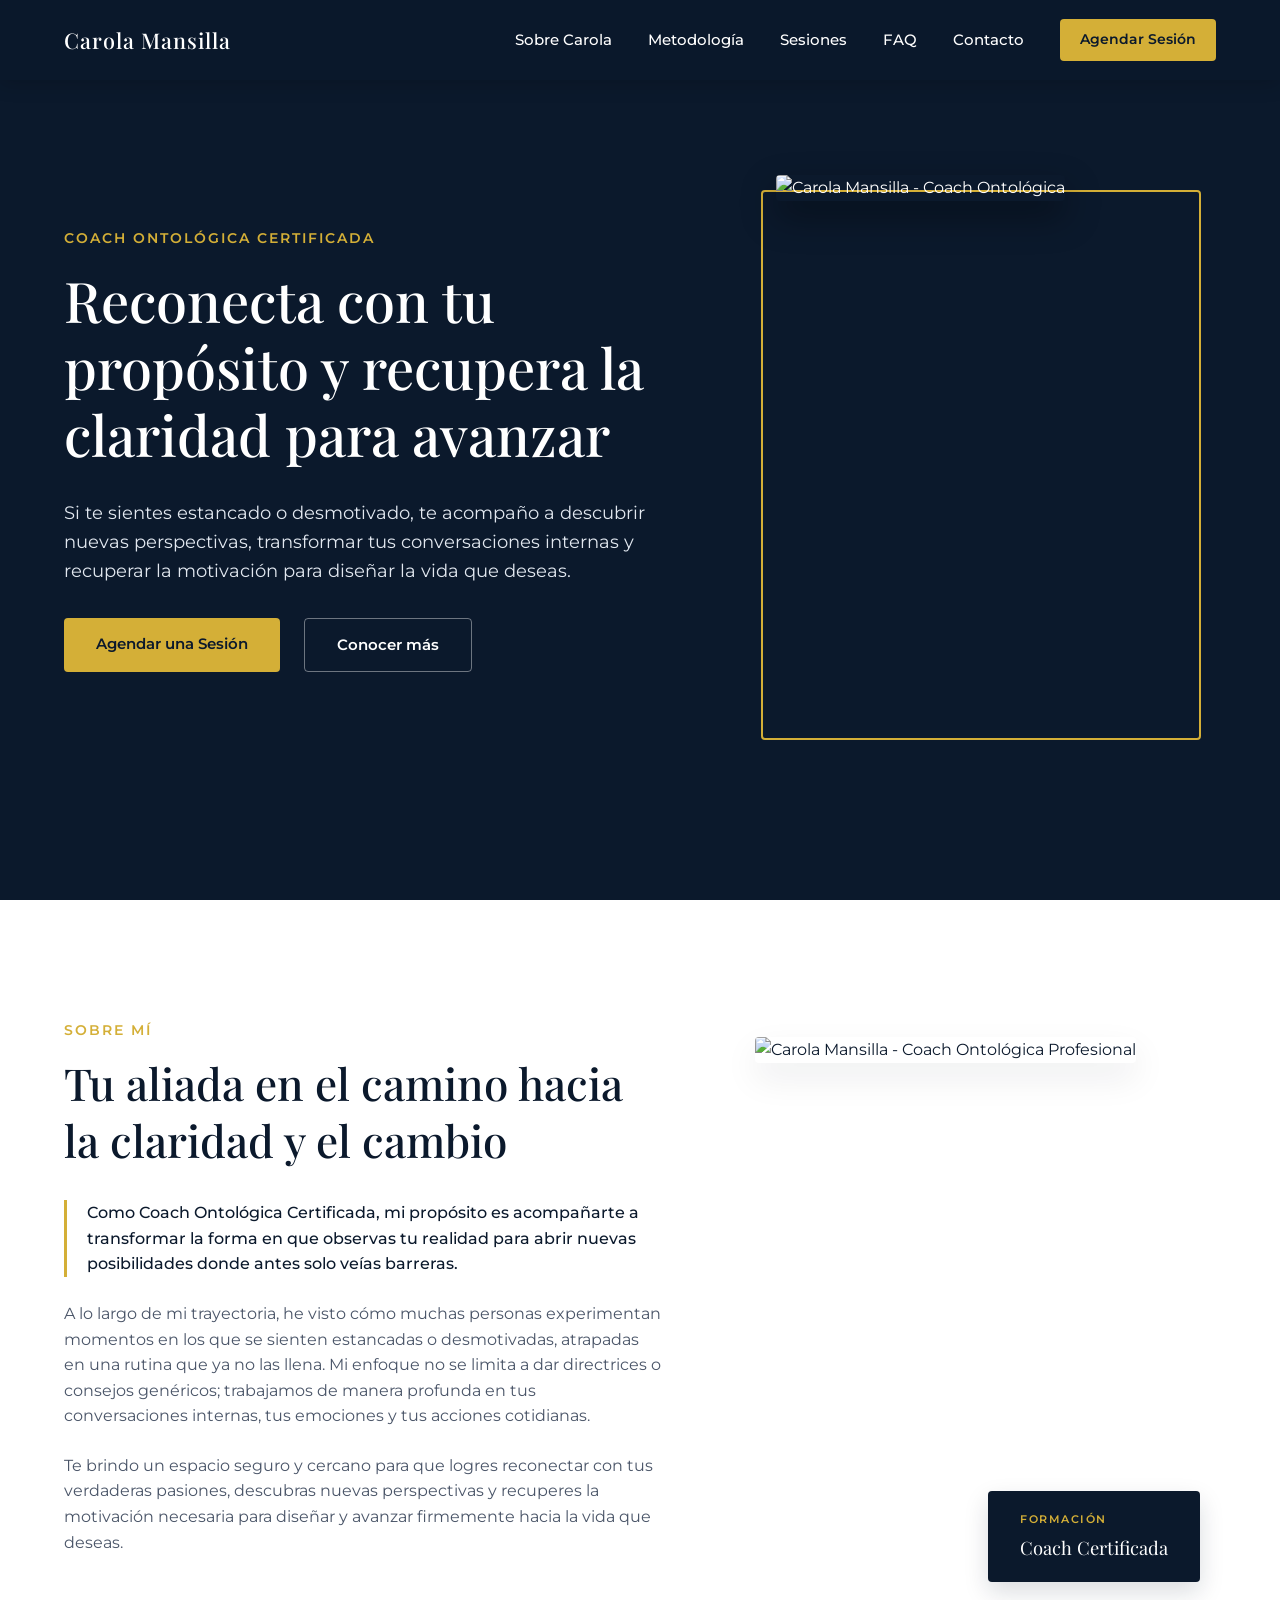
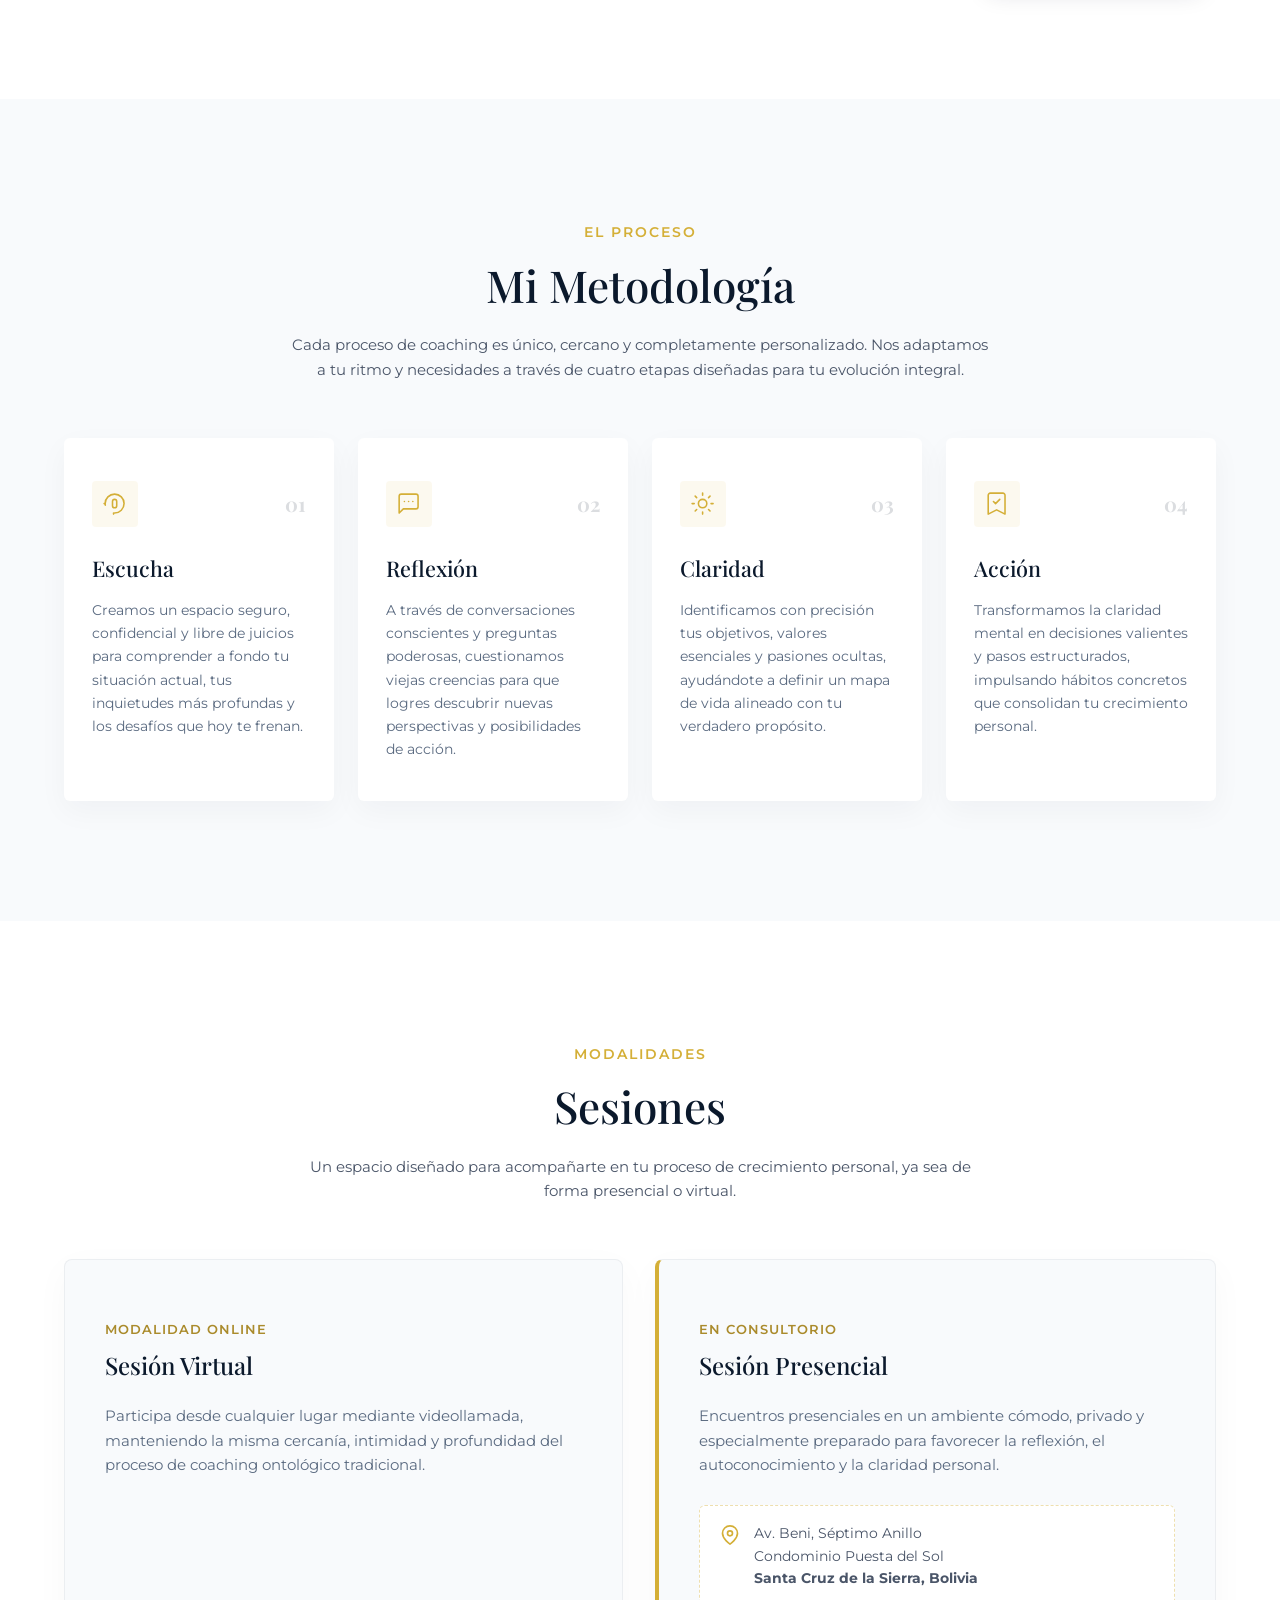
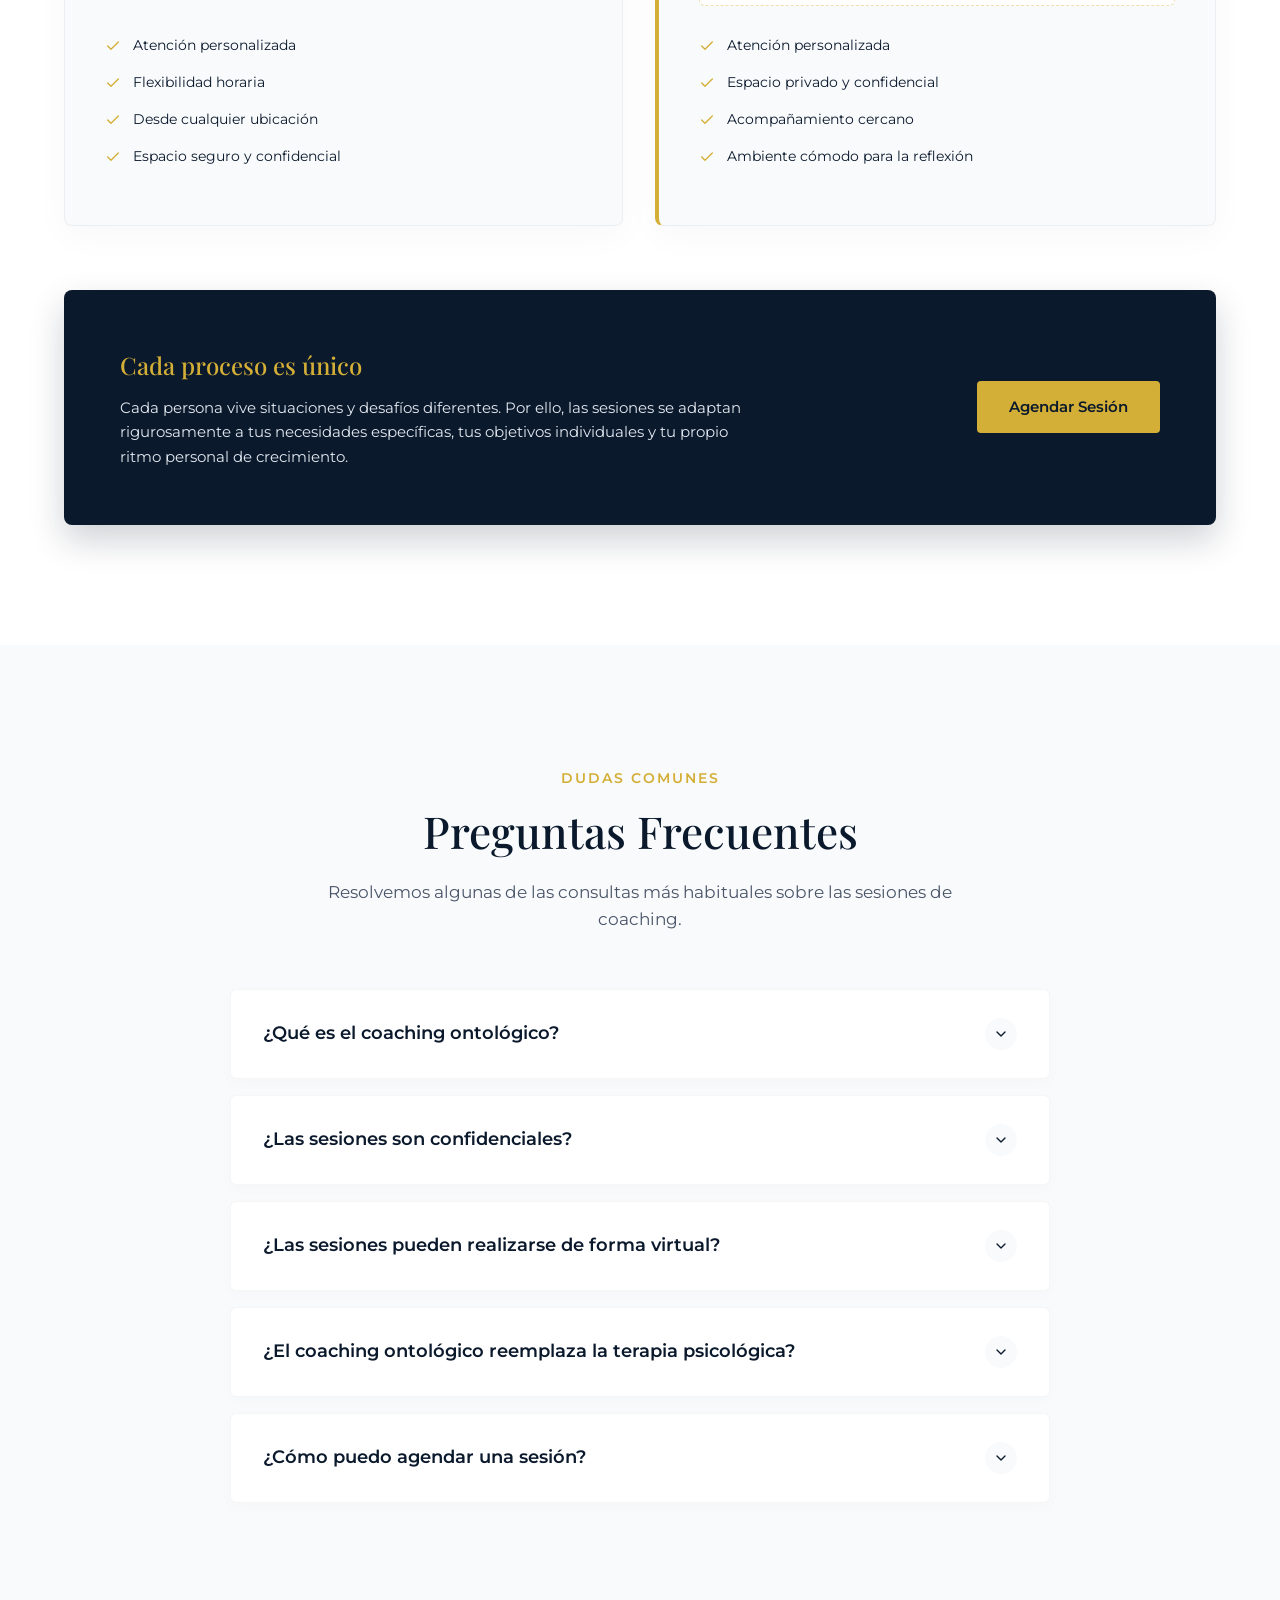
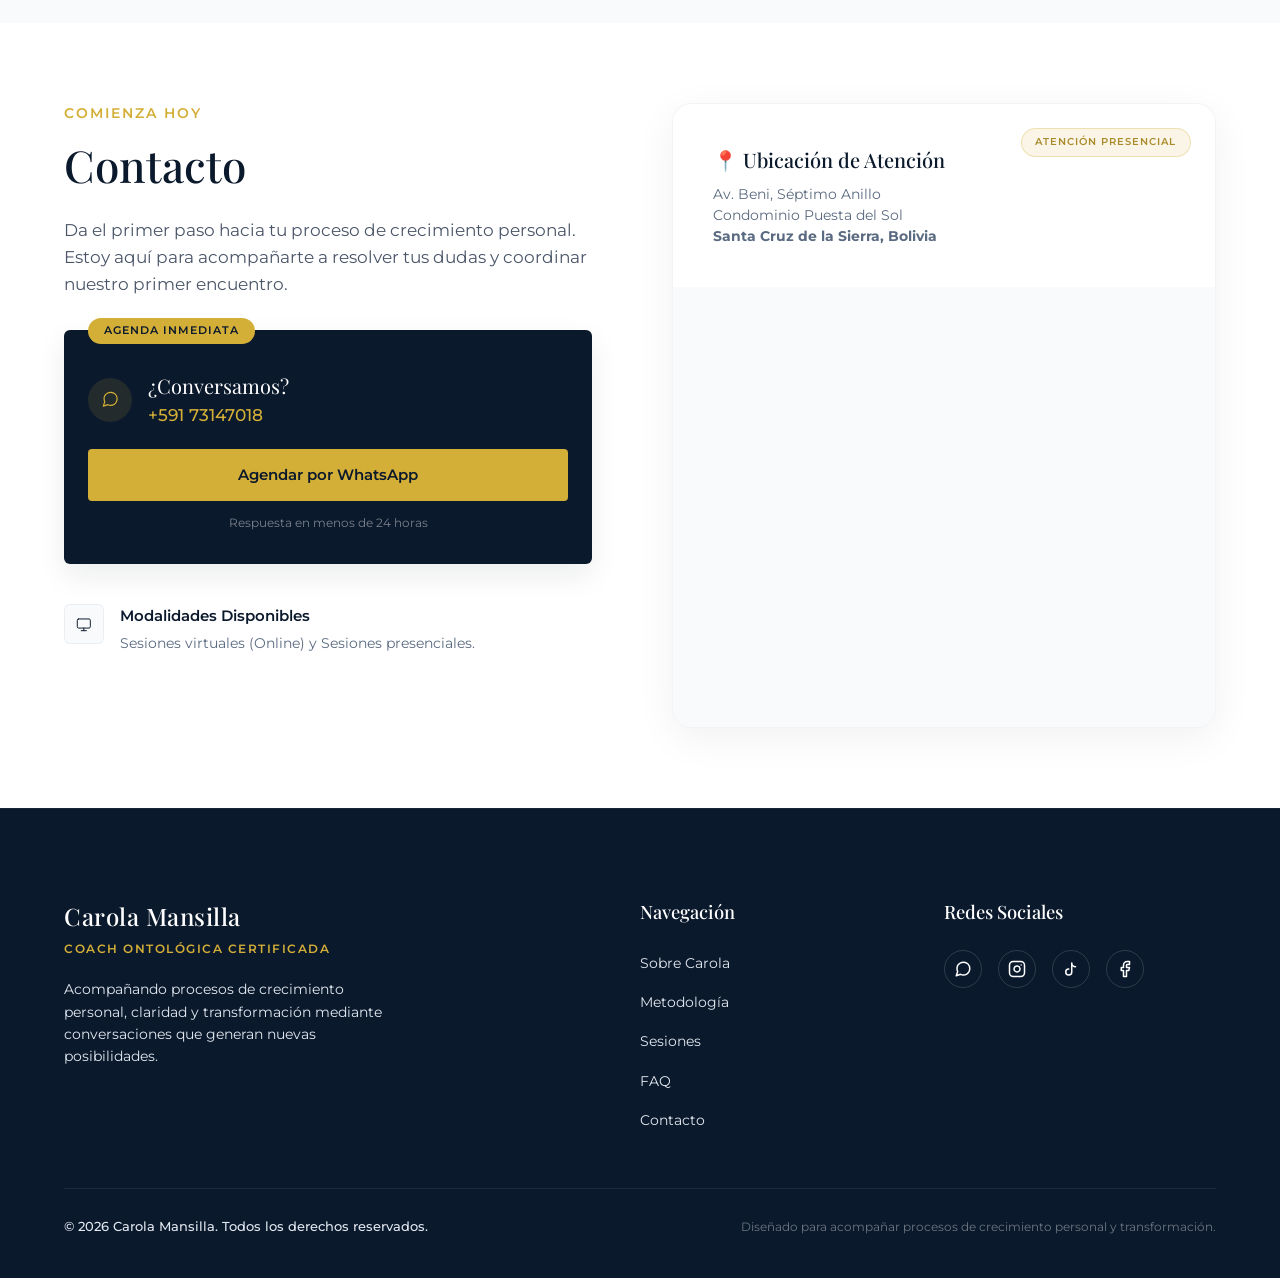
==== commit 58ed05ad: "feat: Footer de la pagina web" ====
--- a/index.html
+++ b/index.html
@@ -514,8 +514,85 @@
         </div>
     </section>
 
-    <footer>
-
+    <!-- ========================================== -->
+    <!-- SECCIÓN FOOTER (CIERRE DEL SITIO)          -->
+    <!-- ========================================== -->
+    <footer class="main-footer">
+        <div class="footer-container container">
+            
+            <div class="footer-grid">
+                
+                <!-- COLUMNA 1: BRANDING PERSONAL -->
+                <div class="footer-column footer-brand">
+                    <h3 class="footer-logo">Carola Mansilla</h3>
+                    <span class="footer-tagline">Coach Ontológica Certificada</span>
+                    <p class="footer-bio">
+                        Acompañando procesos de crecimiento personal, claridad y transformación mediante conversaciones que generan nuevas posibilidades.
+                    </p>
+                </div>
+
+                <!-- COLUMNA 2: ENLACES DE NAVEGACIÓN -->
+                <div class="footer-column footer-nav">
+                    <h4 class="footer-column-title">Navegación</h4>
+                    <ul class="footer-links">
+                        <li><a href="#sobre-carola" class="footer-link">Sobre Carola</a></li>
+                        <li><a href="#metodologia" class="footer-link">Metodología</a></li>
+                        <li><a href="#sesiones" class="footer-link">Sesiones</a></li>
+                        <li><a href="#faq" class="footer-link">FAQ</a></li>
+                        <li><a href="#contacto" class="footer-link">Contacto</a></li>
+                    </ul>
+                </div>
+
+                <!-- COLUMNA 3: REDES SOCIALES -->
+                <div class="footer-column footer-social">
+                    <h4 class="footer-column-title">Redes Sociales</h4>
+                    <div class="social-icons-wrapper">
+                        
+                        <!-- WhatsApp -->
+                        <a href="https://wa.me/59173147018" class="social-icon-link" target="_blank" rel="noopener noreferrer" aria-label="Contactar por WhatsApp">
+                            <svg xmlns="http://www.w3.org/2000/svg" viewBox="0 0 24 24" fill="none" stroke="currentColor" stroke-width="2" stroke-linecap="round" stroke-linejoin="round">
+                                <path d="M21 11.5a8.38 8.38 0 0 1-.9 3.8 8.5 8.5 0 0 1-7.6 4.7 8.38 8.38 0 0 1-3.8-.9L3 21l1.9-5.7a8.38 8.38 0 0 1-.9-3.8 8.5 8.5 0 0 1 4.7-7.6 8.38 8.38 0 0 1 3.8-.9h.5a8.48 8.48 0 0 1 8 8v.5z"></path>
+                            </svg>
+                        </a>
+
+                        <!-- Instagram -->
+                        <a href="#" class="social-icon-link" target="_blank" rel="noopener noreferrer" aria-label="Seguir en Instagram">
+                            <svg xmlns="http://www.w3.org/2000/svg" viewBox="0 0 24 24" fill="none" stroke="currentColor" stroke-width="2" stroke-linecap="round" stroke-linejoin="round">
+                                <rect x="2" y="2" width="20" height="20" rx="5" ry="5"></rect>
+                                <path d="M16 11.37A4 4 0 1 1 12.63 8 4 4 0 0 1 16 11.37z"></path>
+                                <line x1="17.5" y1="6.5" x2="17.51" y2="6.5"></line>
+                            </svg>
+                        </a>
+
+                        <!-- TikTok -->
+                        <a href="#" class="social-icon-link" target="_blank" rel="noopener noreferrer" aria-label="Seguir en TikTok">
+                            <svg xmlns="http://www.w3.org/2000/svg" viewBox="0 0 24 24" fill="none" stroke="currentColor" stroke-width="2" stroke-linecap="round" stroke-linejoin="round">
+                                <path d="M9 12a4 4 0 1 0 4 4V4a5 5 0 0 0 5 5"></path>
+                            </svg>
+                        </a>
+
+                        <!-- Facebook -->
+                        <a href="#" class="social-icon-link" target="_blank" rel="noopener noreferrer" aria-label="Seguir en Facebook">
+                            <svg xmlns="http://www.w3.org/2000/svg" viewBox="0 0 24 24" fill="none" stroke="currentColor" stroke-width="2" stroke-linecap="round" stroke-linejoin="round">
+                                <path d="M18 2h-3a5 5 0 0 0-5 5v3H7v4h3v8h4v-8h3l1-4h-4V7a1 1 0 0 1 1-1h3z"></path>
+                            </svg>
+                        </a>
+
+                    </div>
+                </div>
+
+            </div>
+
+            <!-- SEPARADOR VISUAL ELEGANTE -->
+            <hr class="footer-separator">
+
+            <!-- PARTE INFERIOR DEL FOOTER -->
+            <div class="footer-bottom">
+                <p class="copyright">© 2026 Carola Mansilla. Todos los derechos reservados.</p>
+                <p class="footer-note">Diseñado para acompañar procesos de crecimiento personal y transformación.</p>
+            </div>
+
+        </div>
     </footer>
 
     <script src="js/script.js"></script>
--- a/css/styles.css
+++ b/css/styles.css
@@ -1375,4 +1375,189 @@
     .map-iframe-wrapper {
         height: 440px; /* Equilibrio perfecto de alturas */
     }
+}
+
+/* ==========================================================================
+   15. ESTILOS DE LA SECCIÓN FOOTER (Mobile First)
+   ========================================================================== */
+.main-footer {
+    background-color: var(--primary-navy);
+    color: var(--text-white);
+    padding: 4.5rem 0 2rem 0; /* Espaciado amplio premium */
+    border-top: 1px solid rgba(255, 255, 255, 0.05);
+}
+
+.footer-grid {
+    display: flex;
+    flex-direction: column; /* Apilado vertical para móviles */
+    gap: 3rem;
+}
+
+.footer-column {
+    display: flex;
+    flex-direction: column;
+}
+
+/* --- Estilos Columna 1: Brand --- */
+.footer-logo {
+    font-family: var(--font-title);
+    font-size: 1.5rem;
+    font-weight: 500;
+    color: var(--text-white);
+    margin-bottom: 0.25rem;
+    letter-spacing: 0.5px;
+}
+
+.footer-tagline {
+    font-family: var(--font-body);
+    color: var(--accent-gold);
+    font-size: 0.75rem;
+    text-transform: uppercase;
+    font-weight: 600;
+    letter-spacing: 1.5px;
+    margin-bottom: 1.25rem;
+    display: inline-block;
+}
+
+.footer-bio {
+    font-family: var(--font-body);
+    font-size: 0.875rem;
+    color: var(--text-muted);
+    line-height: 1.6;
+    max-width: 340px; /* Control de desborde de lectura */
+}
+
+/* --- Títulos de Columnas 2 y 3 --- */
+.footer-column-title {
+    font-family: var(--font-title);
+    font-size: 1.15rem;
+    font-weight: 500;
+    color: var(--text-white);
+    margin-bottom: 1.5rem;
+    position: relative;
+}
+
+/* --- Estilos Columna 2: Navegación --- */
+.footer-links {
+    list-style: none;
+    display: flex;
+    flex-direction: column;
+    gap: 0.85rem;
+}
+
+.footer-link {
+    font-family: var(--font-body);
+    color: var(--text-muted);
+    text-decoration: none;
+    font-size: 0.9rem;
+    transition: all 0.3s ease;
+    display: inline-block;
+}
+
+.footer-link:hover {
+    color: var(--accent-gold);
+    transform: translateX(4px); /* Sutil desplazamiento dinámico */
+}
+
+/* --- Estilos Columna 3: Redes Sociales --- */
+.social-icons-wrapper {
+    display: flex;
+    gap: 1rem;
+    flex-wrap: wrap;
+}
+
+.social-icon-link {
+    width: 38px;
+    height: 38px;
+    border-radius: 50%;
+    border: 1px solid rgba(255, 255, 255, 0.15);
+    color: var(--text-white);
+    display: flex;
+    align-items: center;
+    justify-content: center;
+    transition: all 0.35s var(--transition-smooth);
+    text-decoration: none;
+}
+
+.social-icon-link svg {
+    width: 18px;
+    height: 18px;
+}
+
+/* Efecto hover sofisticado para iconos */
+.social-icon-link:hover {
+    background-color: var(--accent-gold);
+    border-color: var(--accent-gold);
+    color: var(--primary-navy); /* Invierte el color del SVG interno */
+    transform: translateY(-4px); /* Elevación sutil */
+    box-shadow: 0 5px 15px rgba(212, 175, 55, 0.25);
+}
+
+/* --- Línea Separadora --- */
+.footer-separator {
+    border: none;
+    height: 1px;
+    background-color: rgba(255, 255, 255, 0.08);
+    margin: 3.5rem 0 1.75rem 0;
+}
+
+/* --- Parte Inferior del Footer --- */
+.footer-bottom {
+    display: flex;
+    flex-direction: column;
+    gap: 0.75rem;
+    text-align: center;
+}
+
+.copyright {
+    font-family: var(--font-body);
+    font-size: 0.8rem;
+    color: var(--text-muted);
+    font-weight: 500;
+}
+
+.footer-note {
+    font-family: var(--font-body);
+    font-size: 0.775rem;
+    color: rgba(255, 255, 255, 0.4);
+}
+
+/* ==========================================================================
+   MEDIA QUERIES - RESPONSIVE PARA EL FOOTER
+   ========================================================================== */
+
+/* Ajustes intermedios para Tablets */
+@media (min-width: 640px) {
+    .footer-grid {
+        display: grid;
+        grid-template-columns: repeat(2, 1fr); /* Dos columnas en tablets */
+        gap: 3rem;
+    }
+    
+    .footer-column.footer-brand {
+        grid-column: span 2; /* El branding ocupa el ancho superior completo en tablets */
+    }
+}
+
+/* Ajustes finales para Escritorio */
+@media (min-width: 992px) {
+    .main-footer {
+        padding: 5.5rem 0 2.5rem 0;
+    }
+
+    .footer-grid {
+        grid-template-columns: 2fr 1fr 1fr; /* Distribución asimétrica premium */
+        gap: 2rem;
+        align-items: start;
+    }
+
+    .footer-column.footer-brand {
+        grid-column: span 1; /* Retoma su espacio natural en la primera columna */
+    }
+
+    .footer-bottom {
+        flex-direction: row; /* Alineación horizontal de créditos */
+        justify-content: space-between;
+        text-align: left;
+    }
 }
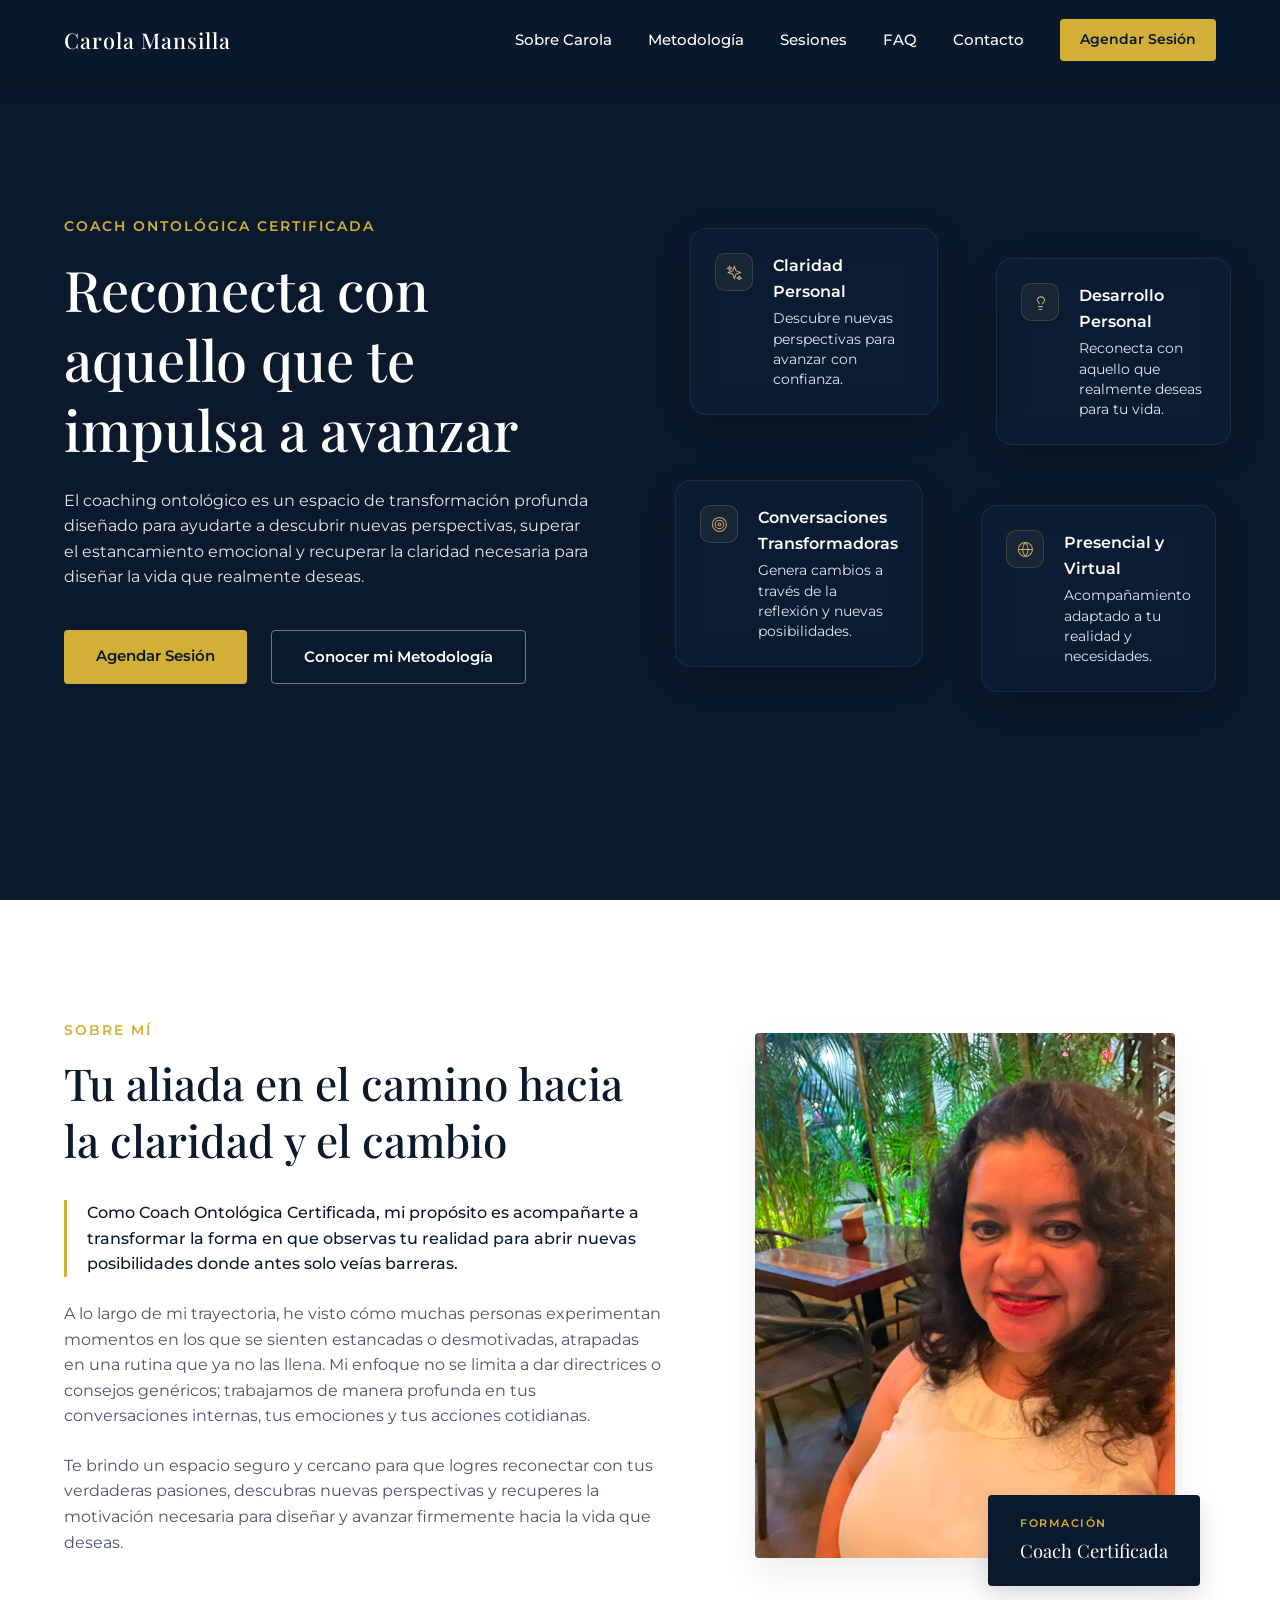
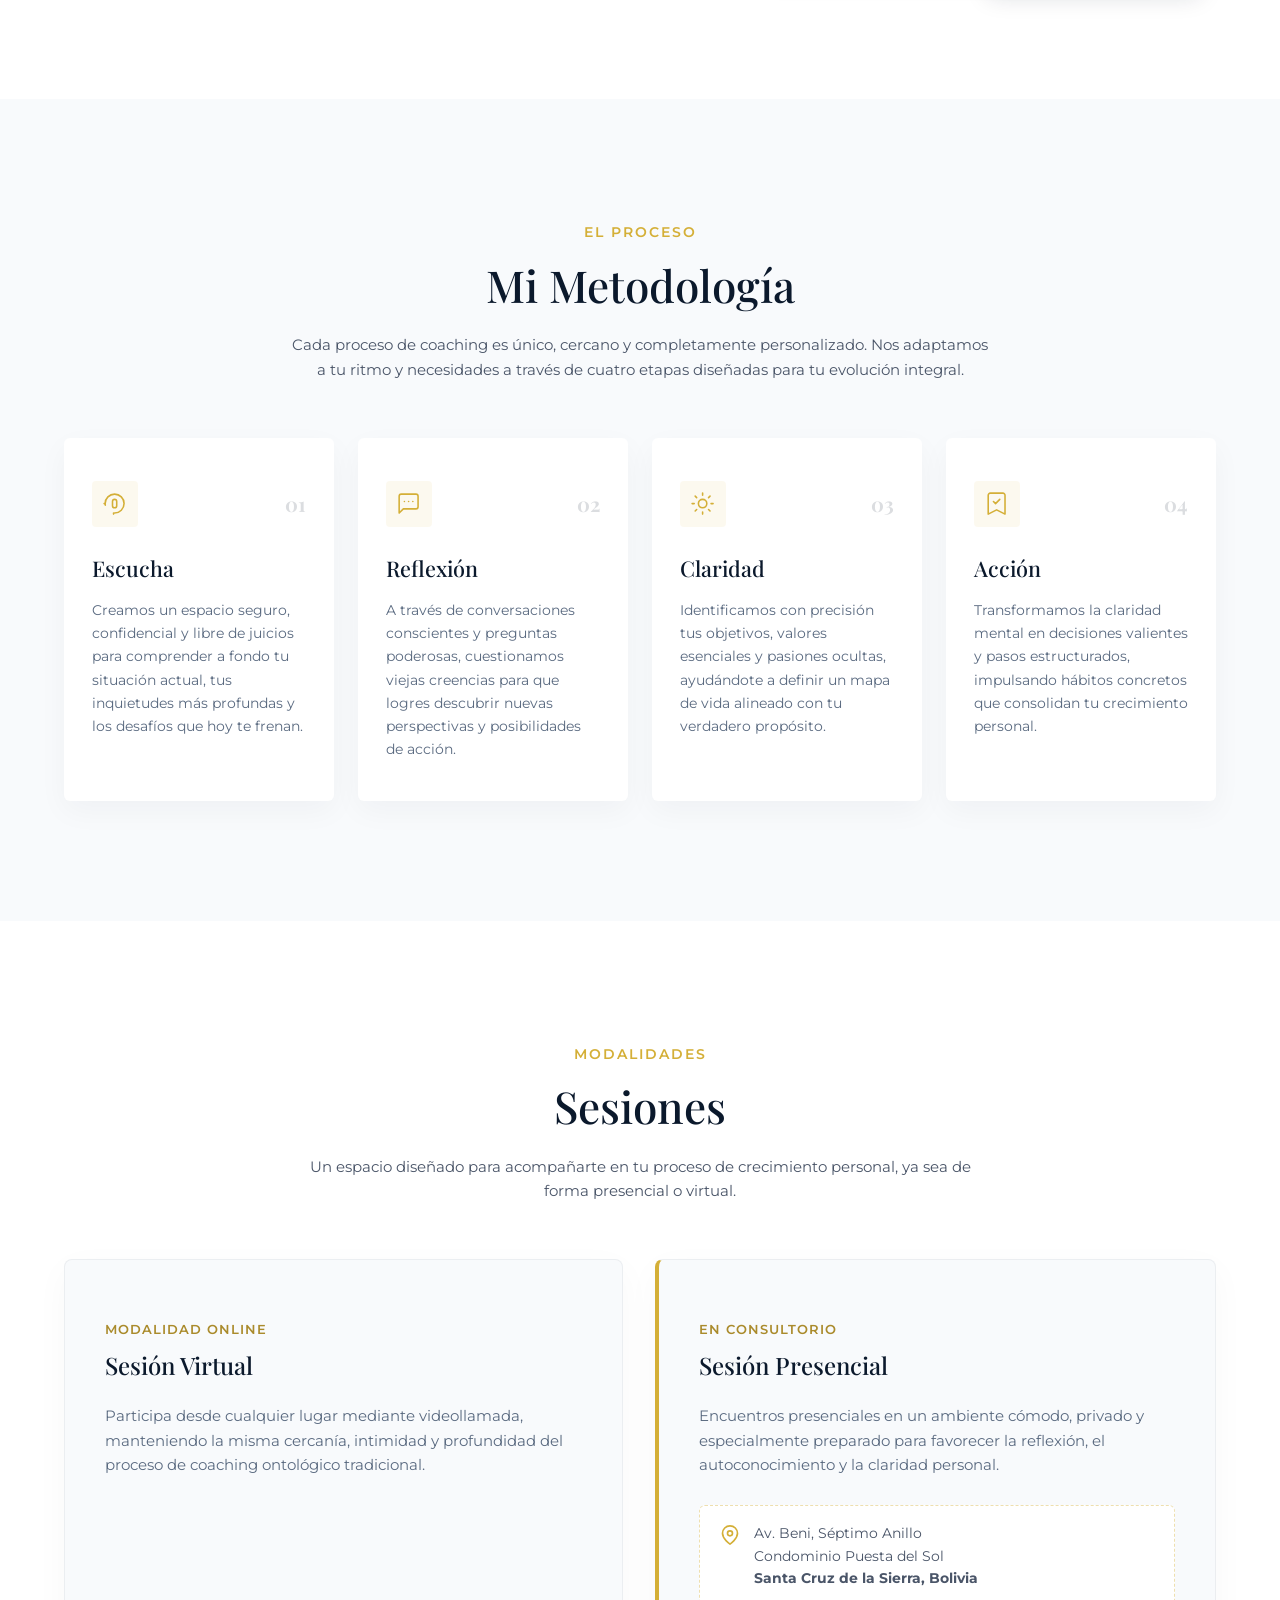
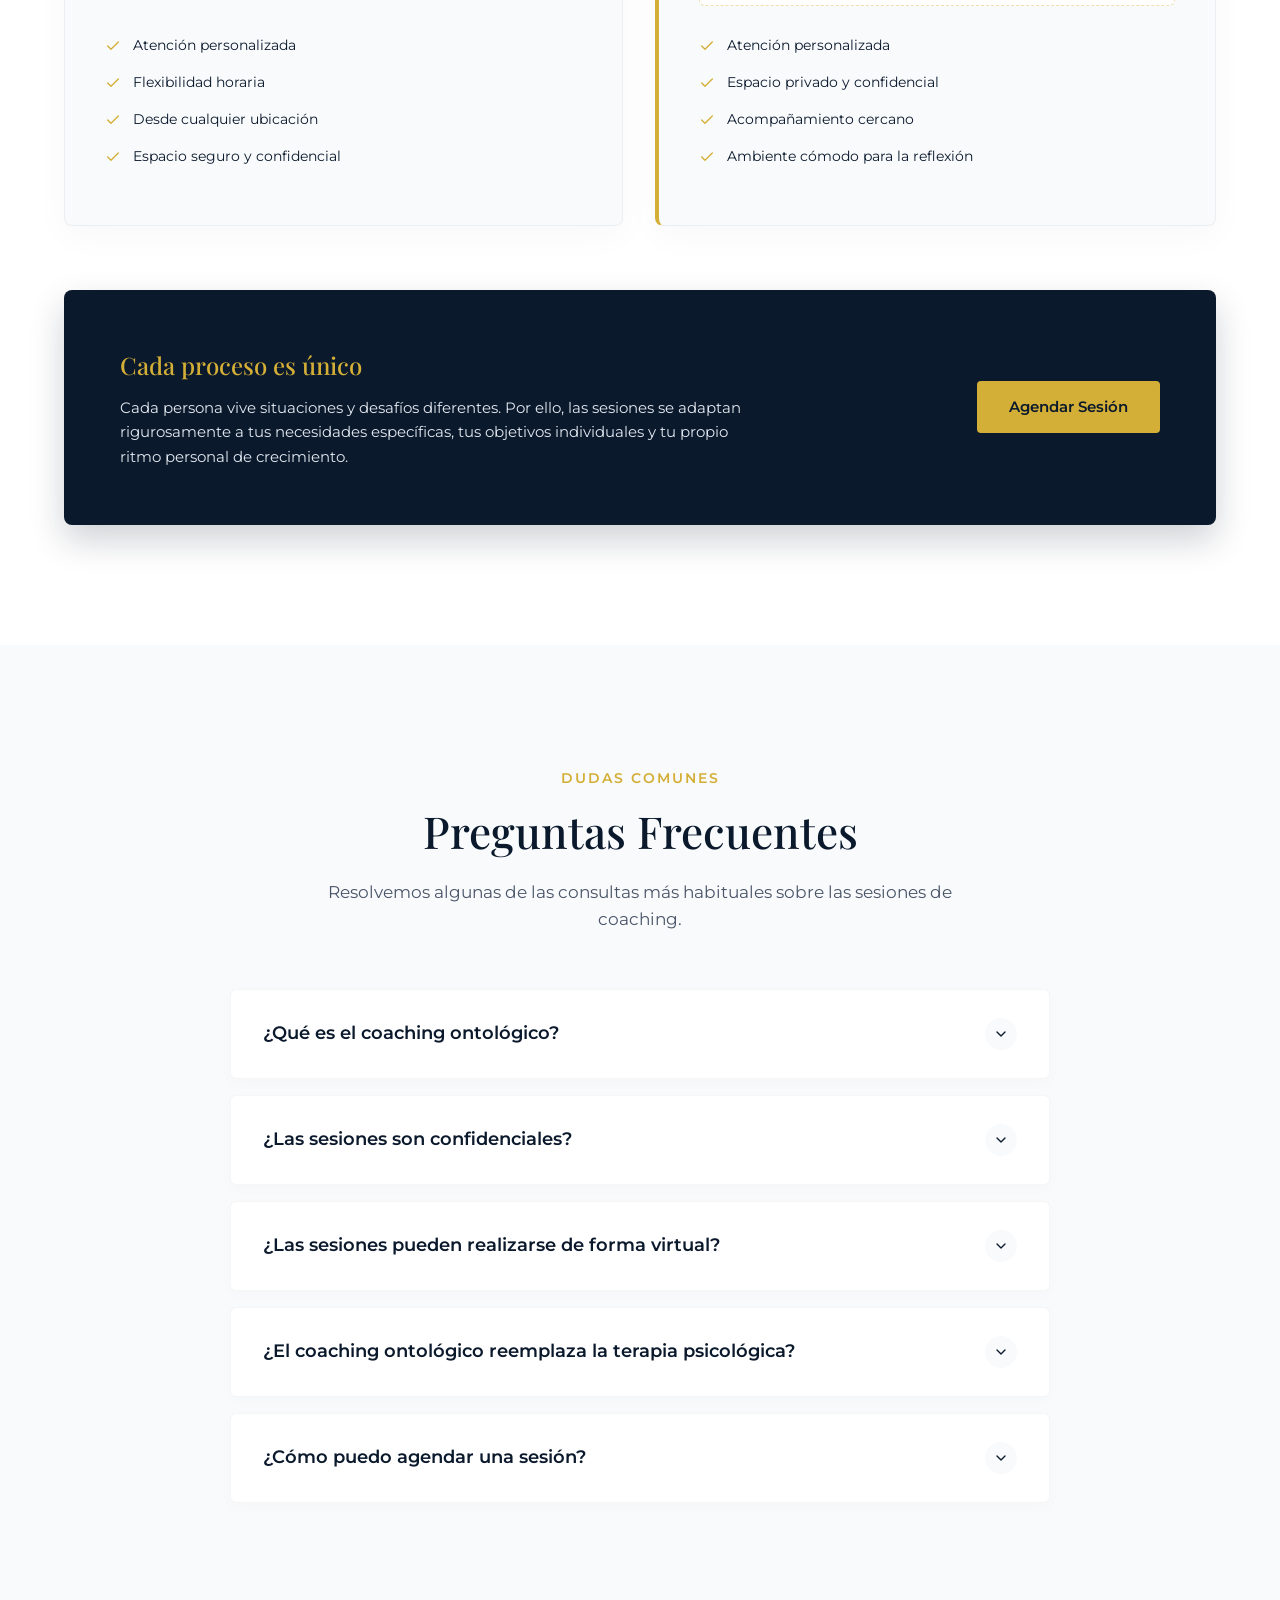
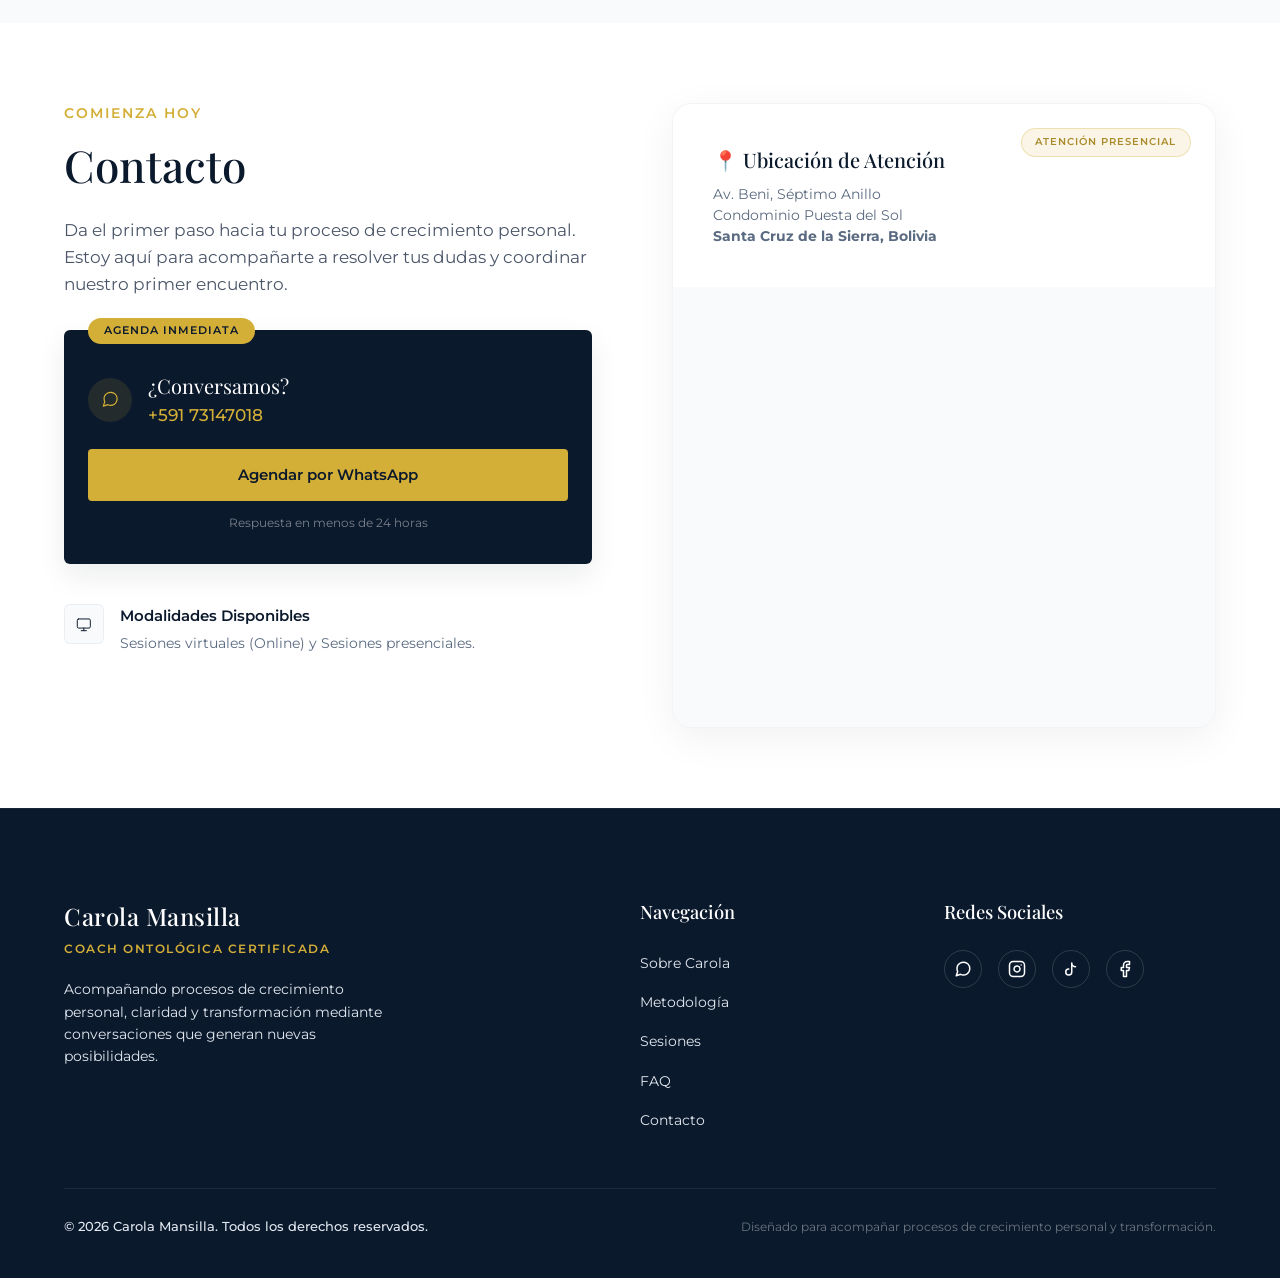
==== commit 573276f3: "feat: Modificacion del Hero de la pagina web" ====
--- a/index.html
+++ b/index.html
@@ -3,9 +3,44 @@
 <head>
     <meta charset="UTF-8">
     <meta name="viewport" content="width=device-width, initial-scale=1.0">
-    <title>Carola Mansilla</title>
+    <title>Carola Mansilla | Coach Ontológica en Santa Cruz y Online</title>
+
+    <meta name="description" content="¿Te sientes estancado? Carola Mansilla, Coach Ontológica Certificada, te acompaña en Santa Cruz de la Sierra y Online a recuperar la claridad y motivación.">
+
+    <meta name="keywords" content="Carola Mansilla, coach ontologica, coaching personal, desarrollo profesional, coaching, desarrollo personal, motivacion">
+
+    <meta name="robots" content="index, follow">
+
+    <link rel="canonical" href="https://www.carola-mansilla.netlify.app/">
+
+
+    <meta property="og:type" content="website">
+    <meta property="og:url" content="https://www.carola-mansilla.netlify.app/">
+    <meta property="og:title" content="Carola Mansilla | Coach Ontológica Certificada">
+    <meta property="og:description" content="Reconecta con tu propósito, supera el estancamiento y recupera la claridad para avanzar en tu vida. Sesiones presenciales y virtuales.">
+
+    <meta property="og:image" content="https://www.carola-mansilla.netlify.app/assets/images/logo-compartir.jpg">
+    <meta property="og:image:alt" content="Logotipo de Carola Mansilla - Coaching Ontológico">
+
 
     <link rel="stylesheet" href="css/styles.css">
+    <link rel="apple-touch-icon" sizes="57x57" href="assets/favicon/apple-icon-57x57.png">
+    <link rel="apple-touch-icon" sizes="60x60" href="assets/favicon/apple-icon-60x60.png">
+    <link rel="apple-touch-icon" sizes="72x72" href="assets/favicon/apple-icon-72x72.png">
+    <link rel="apple-touch-icon" sizes="76x76" href="assets/favicon/apple-icon-76x76.png">
+    <link rel="apple-touch-icon" sizes="114x114" href="assets/favicon/apple-icon-114x114.png">
+    <link rel="apple-touch-icon" sizes="120x120" href="assets/favicon/apple-icon-120x120.png">
+    <link rel="apple-touch-icon" sizes="144x144" href="assets/favicon/apple-icon-144x144.png">
+    <link rel="apple-touch-icon" sizes="152x152" href="assets/favicon/apple-icon-152x152.png">
+    <link rel="apple-touch-icon" sizes="180x180" href="assets/favicon/apple-icon-180x180.png">
+    <link rel="icon" type="image/png" sizes="192x192"  href="assets/favicon/android-icon-192x192.png">
+    <link rel="icon" type="image/png" sizes="32x32" href="assets/favicon/favicon-32x32.png">
+    <link rel="icon" type="image/png" sizes="96x96" href="assets/favicon/favicon-96x96.png">
+    <link rel="icon" type="image/png" sizes="16x16" href="assets/favicon/favicon-16x16.png">
+    <link rel="manifest" href="/manifest.json">
+    <meta name="msapplication-TileColor" content="#ffffff">
+    <meta name="msapplication-TileImage" content="/ms-icon-144x144.png">
+    <meta name="theme-color" content="#ffffff">
 </head>
 <body>
 
@@ -40,29 +75,84 @@
         </div>
     </header>
 
-    <section class="hero">
+    <section class="hero" id="inicio">
         <div class="hero-container container">
             
             <div class="hero-content">
                 <span class="hero-tagline">Coach Ontológica Certificada</span>
-                <h1 class="hero-title">Reconecta con tu propósito y recupera la claridad para avanzar</h1>
+                <h1 class="hero-title">Reconecta con aquello que te impulsa a avanzar</h1>
                 <p class="hero-description">
-                    Si te sientes estancado o desmotivado, te acompaño a descubrir nuevas perspectivas, transformar tus conversaciones internas y recuperar la motivación para diseñar la vida que deseas.
+                    El coaching ontológico es un espacio de transformación profunda diseñado para ayudarte a descubrir nuevas perspectivas, superar el estancamiento emocional y recuperar la claridad necesaria para diseñar la vida que realmente deseas.
                 </p>
                 <div class="hero-actions">
-                    <a href="https://wa.me/+59173147018" class="btn btn-primary" target="_blank" rel="noopener noreferrer">
-                        Agendar una Sesión
+                    <a href="https://wa.me/59173147018" class="btn btn-primary" target="_blank" rel="noopener noreferrer">
+                        Agendar Sesión
                     </a>
                     <a href="#metodologia" class="btn btn-secondary">
-                        Conocer más
+                        Conocer mi Metodología
                     </a>
                 </div>
             </div>
 
-            <div class="hero-media">
-                <div class="hero-image-frame">
-                    <img src="assets/images/carola-mansilla-hero.jpg" alt="Carola Mansilla - Coach Ontológica" class="hero-img" loading="eager">
-                    <div class="hero-decorator"></div>
+            <div class="hero-cards-side">
+                <div class="hero-glass-composition">
+                    
+                    <article class="glass-card card-displacement-1">
+                        <div class="glass-card-icon">
+                            <svg xmlns="http://www.w3.org/2000/svg" viewBox="0 0 24 24" fill="none" stroke="currentColor" stroke-width="1.5" stroke-linecap="round" stroke-linejoin="round">
+                                <path d="m12 3-1.912 5.813a2 2 0 0 1-1.275 1.275L3 12l5.813 1.912a2 2 0 0 1 1.275 1.275L12 21l1.912-5.813a2 2 0 0 1 1.275-1.275L21 12l-5.813-1.912a2 2 0 0 1-1.275-1.275Z"/>
+                                <path d="m5 3 1 2.5L8.5 6 6 7 5 9.5 4 7 1.5 6 4 5.5Z"/>
+                                <path d="m19 17 1 2.5 2.5.5-2.5 1-1 2.5-1-2.5-2.5-1 2.5-1Z"/>
+                            </svg>
+                        </div>
+                        <div class="glass-card-content">
+                            <h3>Claridad Personal</h3>
+                            <p>Descubre nuevas perspectivas para avanzar con confianza.</p>
+                        </div>
+                    </article>
+
+                    <article class="glass-card card-displacement-2">
+                        <div class="glass-card-icon">
+                            <svg xmlns="http://www.w3.org/2000/svg" viewBox="0 0 24 24" fill="none" stroke="currentColor" stroke-width="1.5" stroke-linecap="round" stroke-linejoin="round">
+                                <path d="M15 14c.2-1 .7-1.7 1.5-2.5 1-.9 1.5-2.2 1.5-3.5A5.5 5.5 0 0 0 7.5 8c0 1.3.5 2.6 1.5 3.5.8.8 1.3 1.5 1.5 2.5"/>
+                                <path d="M9 18h6"/>
+                                <path d="M10 22h4"/>
+                            </svg>
+                        </div>
+                        <div class="glass-card-content">
+                            <h3>Desarrollo Personal</h3>
+                            <p>Reconecta con aquello que realmente deseas para tu vida.</p>
+                        </div>
+                    </article>
+
+                    <article class="glass-card card-displacement-3">
+                        <div class="glass-card-icon">
+                            <svg xmlns="http://www.w3.org/2000/svg" viewBox="0 0 24 24" fill="none" stroke="currentColor" stroke-width="1.5" stroke-linecap="round" stroke-linejoin="round">
+                                <circle cx="12" cy="12" r="10"/>
+                                <circle cx="12" cy="12" r="6"/>
+                                <circle cx="12" cy="12" r="2"/>
+                            </svg>
+                        </div>
+                        <div class="glass-card-content">
+                            <h3>Conversaciones Transformadoras</h3>
+                            <p>Genera cambios a través de la reflexión y nuevas posibilidades.</p>
+                        </div>
+                    </article>
+
+                    <article class="glass-card card-displacement-4">
+                        <div class="glass-card-icon">
+                            <svg xmlns="http://www.w3.org/2000/svg" viewBox="0 0 24 24" fill="none" stroke="currentColor" stroke-width="1.5" stroke-linecap="round" stroke-linejoin="round">
+                                <circle cx="12" cy="12" r="10"/>
+                                <path d="M12 2a14.5 14.5 0 0 0 0 20 14.5 14.5 0 0 0 0-20"/>
+                                <path d="M2 12h20"/>
+                            </svg>
+                        </div>
+                        <div class="glass-card-content">
+                            <h3>Presencial y Virtual</h3>
+                            <p>Acompañamiento adaptado a tu realidad y necesidades.</p>
+                        </div>
+                    </article>
+
                 </div>
             </div>
 
@@ -97,7 +187,7 @@
             <div class="about-media">
                 <div class="about-image-wrapper">
                     <!-- Reemplazar src por la ruta real de la fotografía secundaria de Carola -->
-                    <img src="assets/images/carola-mansilla-about.jpg" alt="Carola Mansilla - Coach Ontológica Profesional" class="about-img" loading="lazy">
+                    <img src="assets/images/carola-mansilla-1.jpeg" alt="Carola Mansilla - Coach Ontológica Profesional" class="about-img" loading="lazy">
                     
                     <!-- Distintivo de Certificación Premium -->
                     <div class="about-badge">
@@ -556,7 +646,7 @@
                         </a>
 
                         <!-- Instagram -->
-                        <a href="#" class="social-icon-link" target="_blank" rel="noopener noreferrer" aria-label="Seguir en Instagram">
+                        <a href="https://www.instagram.com/carolamansilla_?igsh=ZmI5djBvZHl0YzZi" class="social-icon-link" target="_blank" rel="noopener noreferrer" aria-label="Seguir en Instagram">
                             <svg xmlns="http://www.w3.org/2000/svg" viewBox="0 0 24 24" fill="none" stroke="currentColor" stroke-width="2" stroke-linecap="round" stroke-linejoin="round">
                                 <rect x="2" y="2" width="20" height="20" rx="5" ry="5"></rect>
                                 <path d="M16 11.37A4 4 0 1 1 12.63 8 4 4 0 0 1 16 11.37z"></path>
@@ -565,14 +655,14 @@
                         </a>
 
                         <!-- TikTok -->
-                        <a href="#" class="social-icon-link" target="_blank" rel="noopener noreferrer" aria-label="Seguir en TikTok">
+                        <a href="https://www.tiktok.com/@carolamansilla860?_r=1&_t=ZS-9721lNCb0L4" class="social-icon-link" target="_blank" rel="noopener noreferrer" aria-label="Seguir en TikTok">
                             <svg xmlns="http://www.w3.org/2000/svg" viewBox="0 0 24 24" fill="none" stroke="currentColor" stroke-width="2" stroke-linecap="round" stroke-linejoin="round">
                                 <path d="M9 12a4 4 0 1 0 4 4V4a5 5 0 0 0 5 5"></path>
                             </svg>
                         </a>
 
                         <!-- Facebook -->
-                        <a href="#" class="social-icon-link" target="_blank" rel="noopener noreferrer" aria-label="Seguir en Facebook">
+                        <a href="https://www.facebook.com/share/1DExmWMf3K/" class="social-icon-link" target="_blank" rel="noopener noreferrer" aria-label="Seguir en Facebook">
                             <svg xmlns="http://www.w3.org/2000/svg" viewBox="0 0 24 24" fill="none" stroke="currentColor" stroke-width="2" stroke-linecap="round" stroke-linejoin="round">
                                 <path d="M18 2h-3a5 5 0 0 0-5 5v3H7v4h3v8h4v-8h3l1-4h-4V7a1 1 0 0 1 1-1h3z"></path>
                             </svg>
--- a/css/styles.css
+++ b/css/styles.css
@@ -284,12 +284,12 @@
 
 
 /* ==========================================================================
-   3. SECCIÓN HERO
+   3. SECCIÓN HERO (UNIFICADA - TEXTO + GLASS CARDS RESONSIVE)
    ========================================================================== */
 .hero {
     background-color: var(--primary-navy);
     color: var(--text-white);
-    padding: 6rem 0 4rem 0;
+    padding: 7rem 0 5rem 0; /* Margen superior para respetar la Navbar fija */
     min-height: 100vh;
     display: flex;
     align-items: center;
@@ -297,12 +297,15 @@
     overflow: hidden;
 }
 
+/* Diseño Móvil Base: Fuerza una sola columna vertical */
 .hero-container {
     display: flex;
     flex-direction: column;
-    gap: 3rem;
-}
-
+    gap: 3.5rem;
+    width: 100%;
+}
+
+/* --- Columna Izquierda: Mensajes y Botones --- */
 .hero-content {
     display: flex;
     flex-direction: column;
@@ -317,105 +320,191 @@
     font-size: 0.85rem;
     letter-spacing: 2px;
     margin-bottom: 1rem;
+    display: inline-block;
 }
 
 .hero-title {
     font-family: var(--font-title);
     font-size: 2.25rem;
-    line-height: 1.2;
+    line-height: 1.25;
     font-weight: 500;
     margin-bottom: 1.5rem;
+    color: var(--text-white);
 }
 
 .hero-description {
+    font-family: var(--font-body);
     font-size: 1rem;
     color: var(--text-muted);
-    margin-bottom: 2rem;
-    font-weight: 400;
+    margin-bottom: 2.5rem;
+    line-height: 1.6;
 }
 
 .hero-actions {
     display: flex;
-    flex-direction: column;
+    flex-direction: column; /* Botones apilados en celulares pequeños */
     gap: 1rem;
 }
 
-.hero-media {
-    display: flex;
+/* --- Columna Derecha: Escenario de las Tarjetas --- */
+.hero-cards-side {
+    width: 100%;
+    display: flex;
+    align-items: center;
+}
+
+/* Contenedor interno de tarjetas (Móvil: una columna limpia) */
+.hero-glass-composition {
+    display: flex;
+    flex-direction: column;
+    gap: 1.25rem;
+    width: 100%;
+}
+
+/* Estilo de la Tarjeta Glassmorphism */
+.glass-card {
+    background: rgba(11, 31, 58, 0.45); 
+    backdrop-filter: blur(14px); 
+    -webkit-backdrop-filter: blur(14px);
+    border: 1px solid rgba(255, 255, 255, 0.07); 
+    padding: 1.5rem;
+    border-radius: 16px;
+    display: flex;
+    gap: 1.25rem;
+    align-items: flex-start;
+    box-shadow: 0 10px 40px -10px rgba(0, 0, 0, 0.3);
+    transition: transform 0.5s cubic-bezier(0.25, 1, 0.5, 1),
+                background-color 0.4s ease,
+                border-color 0.4s ease,
+                box-shadow 0.4s ease;
+    position: relative;
+    will-change: transform;
+}
+
+/* Iconos de las tarjetas */
+.glass-card-icon {
+    width: 38px;
+    height: 38px;
+    color: #C8A86B; /* Dorado Elegante Premium */
+    background: rgba(200, 168, 107, 0.08); 
+    border: 1px solid rgba(200, 168, 107, 0.2);
+    border-radius: 10px;
+    padding: 0.6rem;
+    display: flex;
+    align-items: center;
     justify-content: center;
-    align-items: center;
-}
-
-.hero-image-frame {
-    position: relative;
-    width: 100%;
-    max-width: 380px;
-    aspect-ratio: 4 / 5;
-}
-
-.hero-img {
+    flex-shrink: 0;
+}
+
+.glass-card-icon svg {
     width: 100%;
     height: 100%;
-    object-fit: cover;
-    border-radius: 4px;
-    z-index: 2;
-    position: relative;
-    box-shadow: 0 15px 35px rgba(0, 0, 0, 0.4);
-}
-
-.hero-decorator {
-    position: absolute;
-    top: 15px;
-    left: -15px;
-    width: 100%;
-    height: 100%;
-    border: 2px solid var(--accent-gold);
-    border-radius: 4px;
-    z-index: 1;
-    pointer-events: none;
-}
+}
+
+.glass-card-content h3 {
+    font-family: var(--font-body);
+    font-size: 1rem;
+    font-weight: 600;
+    color: #FFFFFF;
+    margin-bottom: 0.25rem;
+}
+
+.glass-card-content p {
+    font-family: var(--font-body);
+    font-size: 0.85rem;
+    color: #E2E8F0;
+    line-height: 1.5;
+}
+
+/* Efectos Hover de las tarjetas */
+.glass-card:hover {
+    background: rgba(255, 255, 255, 0.06); 
+    border-color: rgba(200, 168, 107, 0.4); 
+    box-shadow: 0 15px 45px -5px rgba(200, 168, 107, 0.12); 
+}
+
+/* ==========================================================================
+   Ajustes Responsivos Intermedios y Escritorio
+   ========================================================================== */
 
 @media (min-width: 480px) {
     .hero-actions {
-        flex-direction: row;
-    }
-}
-
+        flex-direction: row; /* Botones en horizontal */
+    }
+}
+
+/* --- REGLA DE ORO: ESCRITORIO (Fuerza las dos columnas paralelas) --- */
 @media (min-width: 992px) {
     .hero {
-        padding: 0;
+        padding: 0; /* Centrado vertical automático por flex de la sección */
     }
 
     .hero-container {
-        flex-direction: row;
+        display: grid;
+        grid-template-columns: 1.1fr 0.9fr; /* Dos columnas proporcionales exactas */
+        gap: 5rem; /* Distancia elegante entre textos y tarjetas */
         align-items: center;
-        justify-content: space-between;
+        flex-direction: row; /* Respaldo */
     }
 
     .hero-content {
-        flex: 0 0 55%;
-    }
-
-    .hero-media {
-        flex: 0 0 40%;
-        justify-content: flex-end;
+        padding-right: 2rem;
     }
 
     .hero-title {
         font-size: 3.5rem;
-        margin-bottom: 2rem;
-    }
-
-    .hero-description {
-        font-size: 1.125rem;
-        padding-right: 2rem;
-    }
-
-    .hero-image-frame {
-        max-width: 440px;
-    }
-}
-
+    }
+
+    /* Transformación de la grilla interna del mapa de tarjetas */
+    .hero-glass-composition {
+        display: grid;
+        grid-template-columns: repeat(2, 1fr);
+        gap: 2.5rem 1.75rem;
+        position: relative;
+        padding: 2rem 0;
+    }
+
+    /* Keyframes de animación sutil de flotación */
+    @keyframes glassFloatAlpha {
+        0% { transform: translateY(0px); }
+        50% { transform: translateY(-8px); }
+        100% { transform: translateY(0px); }
+    }
+
+    @keyframes glassFloatBeta {
+        0% { transform: translateY(-4px); }
+        50% { transform: translateY(4px); }
+        100% { transform: translateY(-4px); }
+    }
+
+    /* Aplicación de las coordenadas de asimetría flotante */
+    .card-displacement-1 {
+        transform: translate(-15px, -15px);
+        animation: glassFloatAlpha 6s ease-in-out infinite;
+    }
+
+    .card-displacement-2 {
+        transform: translate(15px, 15px);
+        animation: glassFloatBeta 7s ease-in-out infinite;
+    }
+
+    .card-displacement-3 {
+        transform: translate(-30px, 10px);
+        animation: glassFloatBeta 6.5s ease-in-out infinite;
+    }
+
+    .card-displacement-4 {
+        transform: translate(0px, 35px);
+        animation: glassFloatAlpha 7.5s ease-in-out infinite;
+    }
+
+    /* Comportamiento hover interactivo en escritorio */
+    .glass-card:hover {
+        animation-play-state: paused;
+        transform: scale(1.03) translateY(-4px) !important;
+        z-index: 50;
+    }
+}
 
 /* ==========================================================================
    4. SECCIÓN SOBRE CAROLA
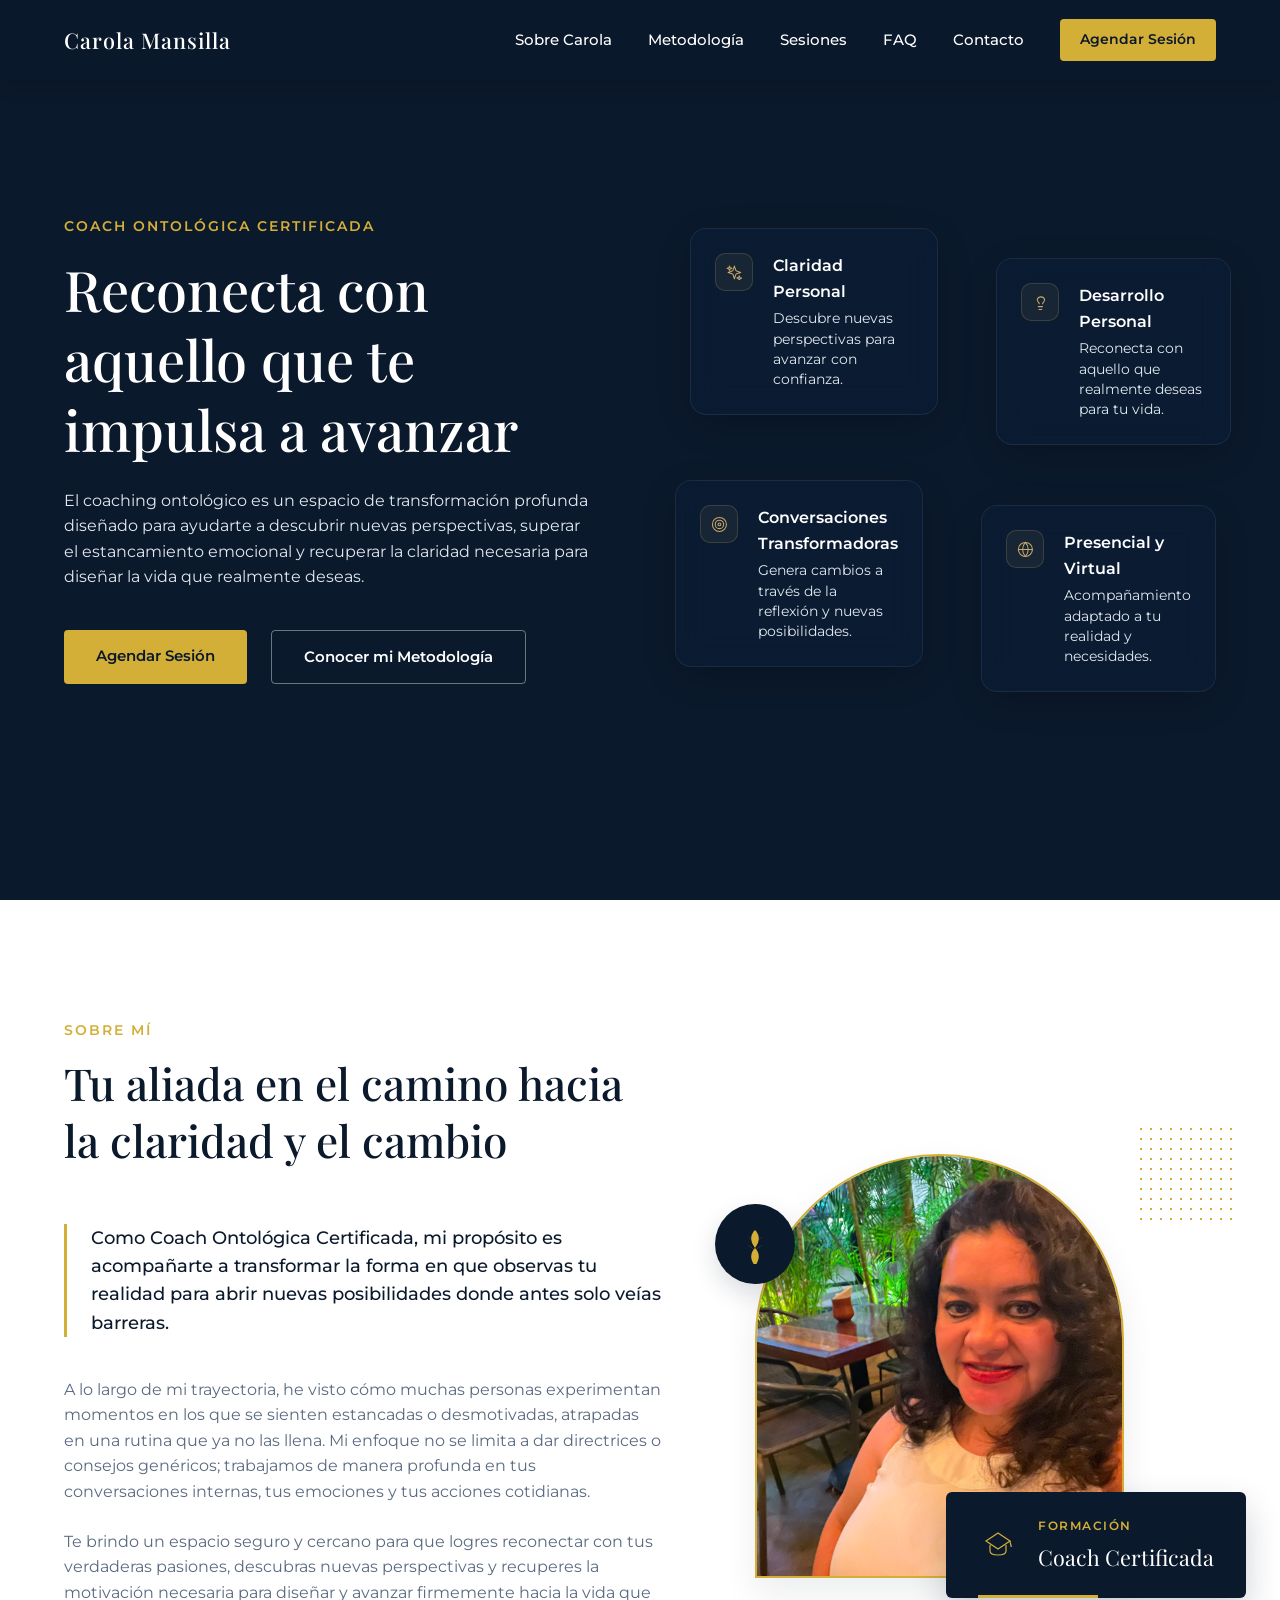
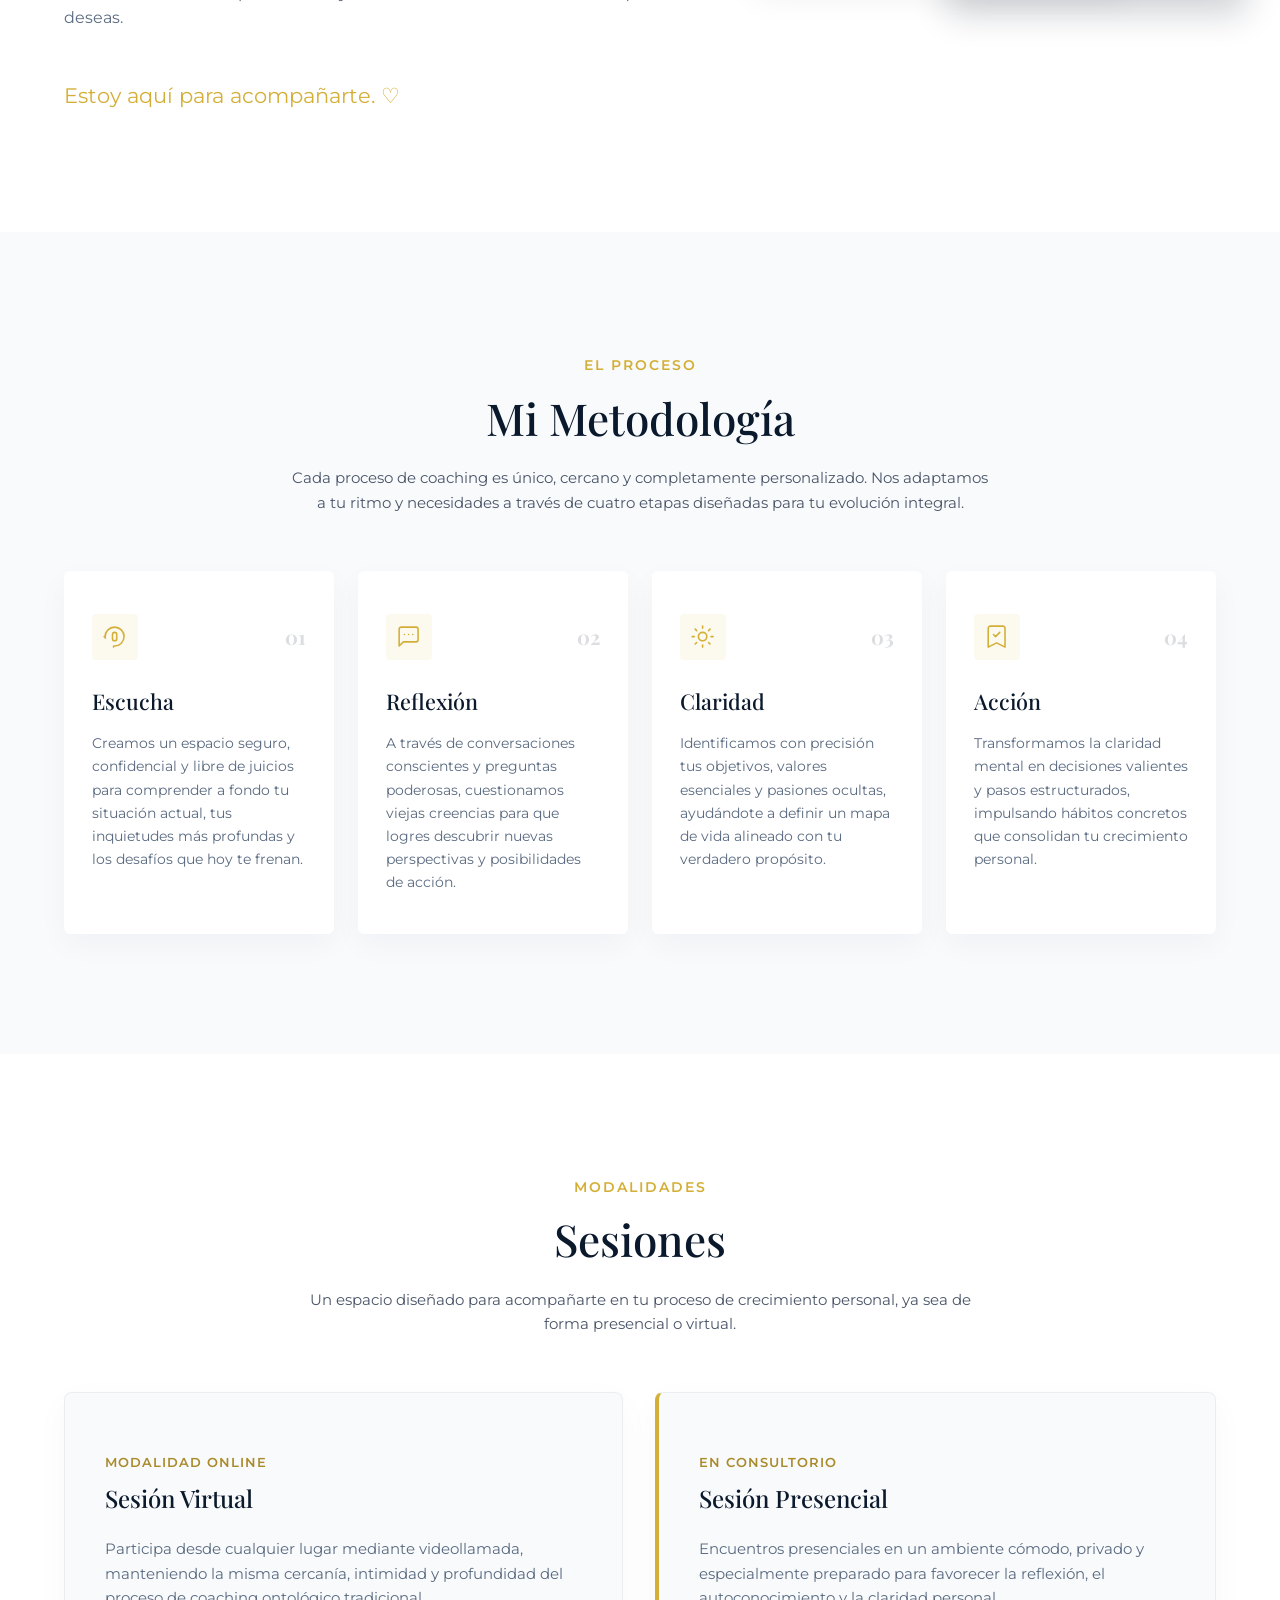
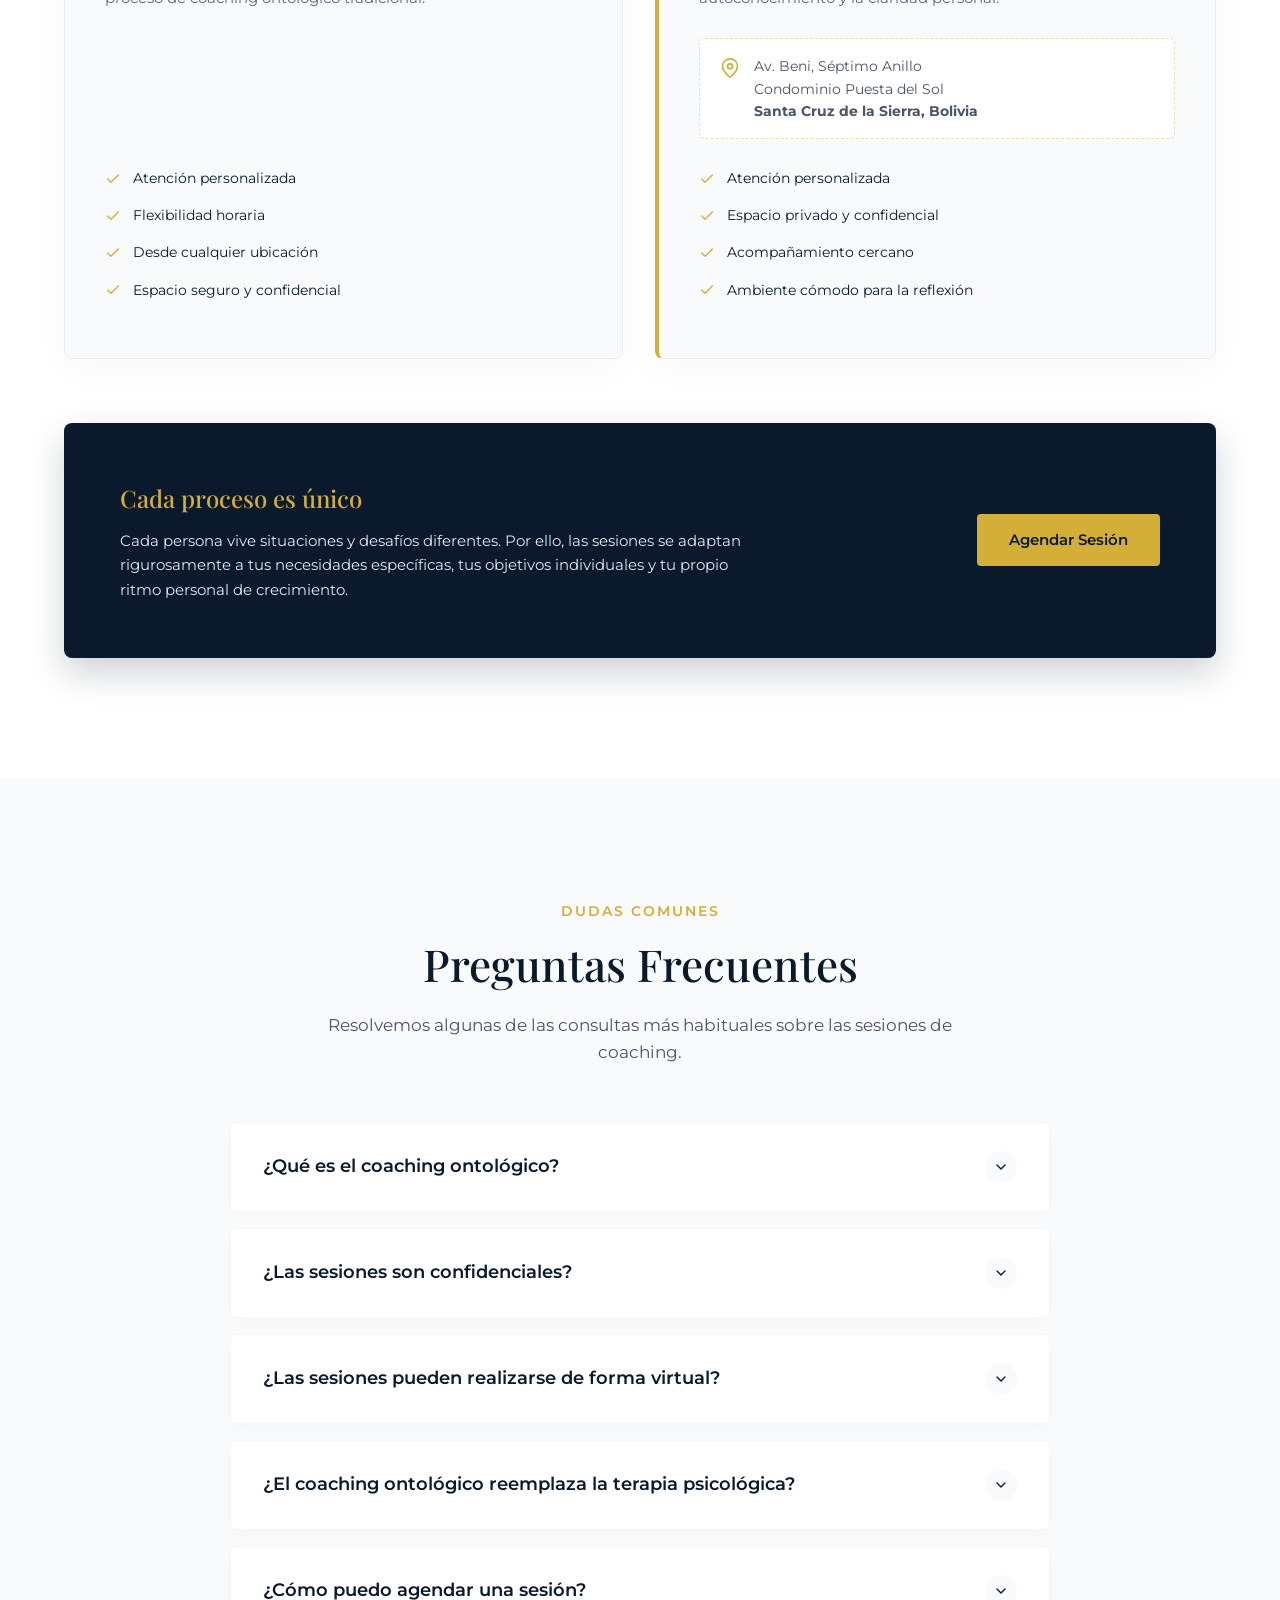
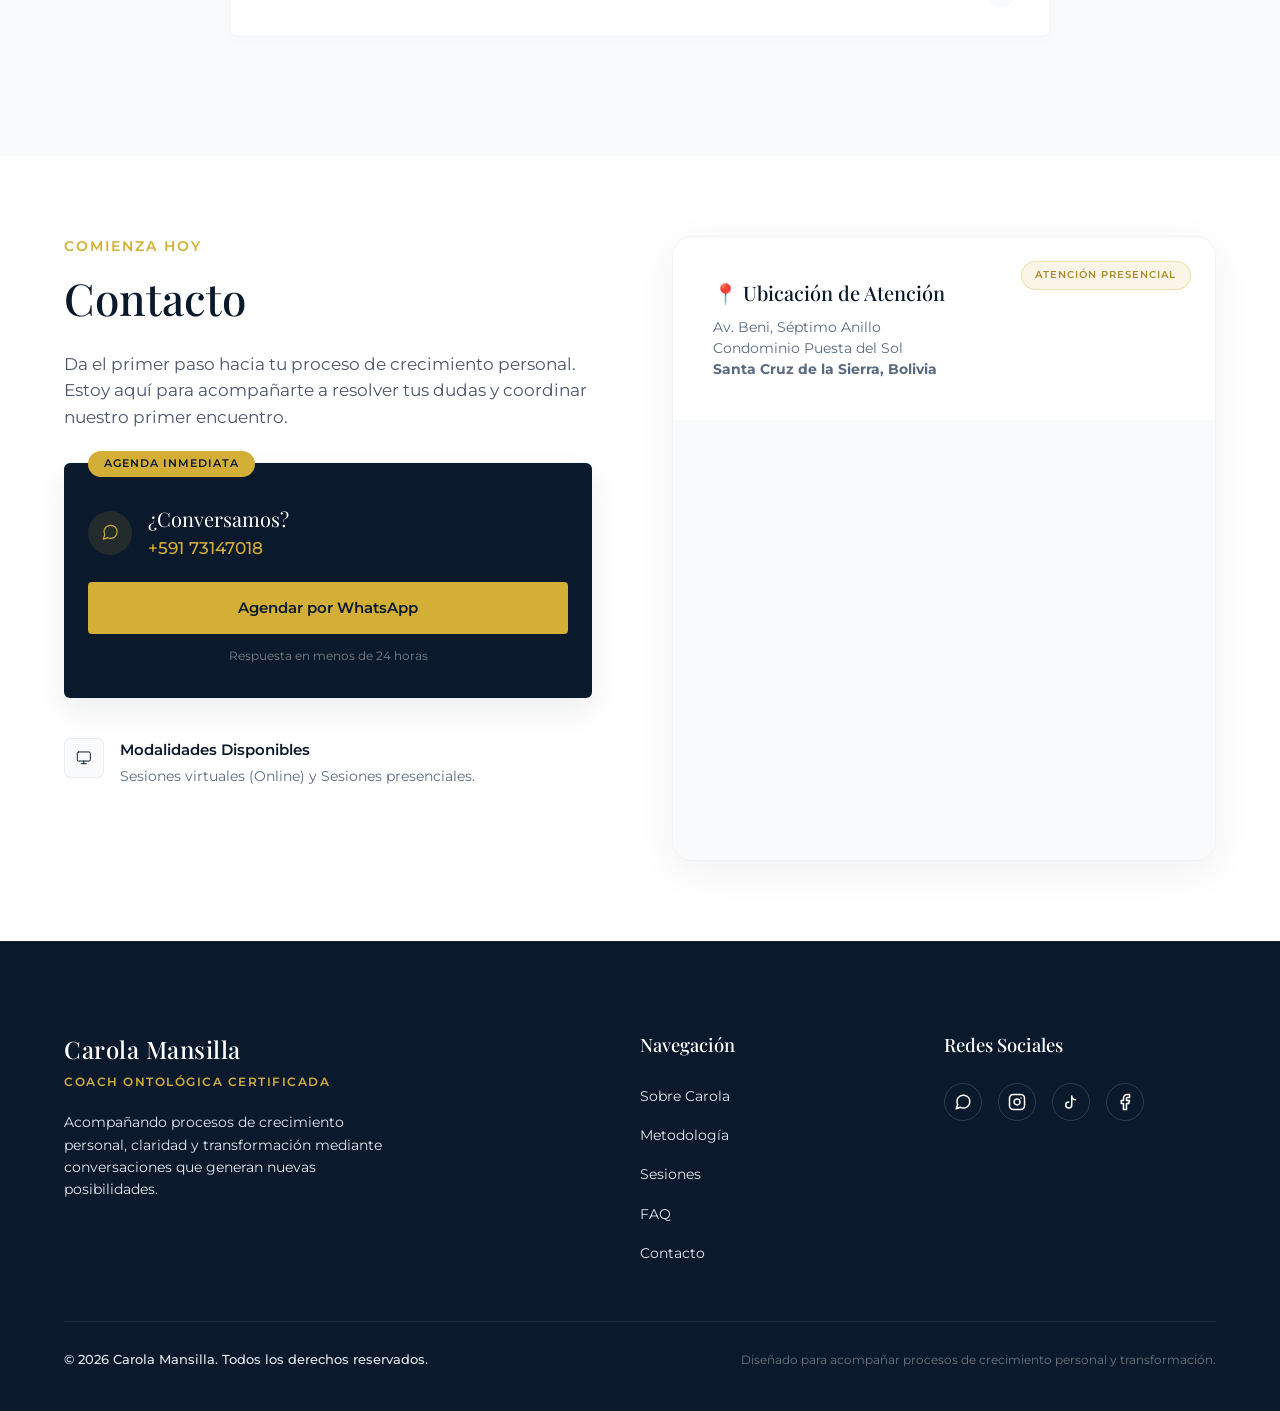
==== commit 1bb7d438: "feat: Ajustes finales de la pagina web" ====
--- a/index.html
+++ b/index.html
@@ -65,7 +65,7 @@
                     <li><a href="#faq" class="nav-link">FAQ</a></li>
                     <li><a href="#contacto" class="nav-link">Contacto</a></li>
                     <li class="nav-cta-item">
-                        <a href="https://wa.me/+59173147018" class="btn-nav-cta" target="_blank" rel="noopener noreferrer">
+                        <a href="https://wa.me/59173147018?text=Hola%20Carola,%20me%20gustaría%20agendar%20una%20sesión." class="btn-nav-cta" target="_blank" rel="noopener noreferrer">
                             Agendar Sesión
                         </a>
                     </li>
@@ -85,7 +85,7 @@
                     El coaching ontológico es un espacio de transformación profunda diseñado para ayudarte a descubrir nuevas perspectivas, superar el estancamiento emocional y recuperar la claridad necesaria para diseñar la vida que realmente deseas.
                 </p>
                 <div class="hero-actions">
-                    <a href="https://wa.me/59173147018" class="btn btn-primary" target="_blank" rel="noopener noreferrer">
+                    <a href="https://wa.me/59173147018?text=Hola%20Carola,%20me%20gustaría%20agendar%20una%20sesión." class="btn btn-primary" target="_blank" rel="noopener noreferrer">
                         Agendar Sesión
                     </a>
                     <a href="#metodologia" class="btn btn-secondary">
@@ -165,35 +165,64 @@
     <section class="about" id="sobre-carola">
         <div class="about-container container">
             
-            <!-- Bloque de Contenido y Texto -->
             <div class="about-content">
                 <span class="about-subtitle">Sobre Mí</span>
                 <h2 class="about-title">Tu aliada en el camino hacia la claridad y el cambio</h2>
                 
-                <p class="about-text about-text-highlight">
+                <blockquote class="about-quote">
                     Como Coach Ontológica Certificada, mi propósito es acompañarte a transformar la forma en que observas tu realidad para abrir nuevas posibilidades donde antes solo veías barreras.
-                </p>
+                </blockquote >
                 
-                <p class="about-text">
+                <p class="about-paragraph">
                     A lo largo de mi trayectoria, he visto cómo muchas personas experimentan momentos en los que se sienten estancadas o desmotivadas, atrapadas en una rutina que ya no las llena. Mi enfoque no se limita a dar directrices o consejos genéricos; trabajamos de manera profunda en tus conversaciones internas, tus emociones y tus acciones cotidianas.
                 </p>
                 
-                <p class="about-text">
+                <p class="about-paragraph">
                     Te brindo un espacio seguro y cercano para que logres reconectar con tus verdaderas pasiones, descubras nuevas perspectivas y recuperes la motivación necesaria para diseñar y avanzar firmemente hacia la vida que deseas.
                 </p>
-            </div>
-
-            <!-- Bloque de Imagen Profesional -->
+                
+                <p class="about-signature">
+                    Estoy aquí para acompañarte. ♡
+                </p>
+            </div>
+
             <div class="about-media">
-                <div class="about-image-wrapper">
-                    <!-- Reemplazar src por la ruta real de la fotografía secundaria de Carola -->
-                    <img src="assets/images/carola-mansilla-1.jpeg" alt="Carola Mansilla - Coach Ontológica Profesional" class="about-img" loading="lazy">
-                    
-                    <!-- Distintivo de Certificación Premium -->
-                    <div class="about-badge">
-                        <span class="badge-tag">Formación</span>
-                        <span class="badge-title">Coach Certificada</span>
-                    </div>
+                <div class="about-media-wrapper">
+                    
+                    <div class="decorator-dots"></div>
+                    <div class="decorator-branch-large"></div>
+                    
+                    <div class="photo-frame">
+                        <img src="assets/images/carola-mansilla-1.jpeg" alt="Carola Mansilla - Coach Ontológica" class="about-img" loading="lazy">
+                    </div>
+
+                    <div class="decorator-leaf-circle">
+                        <svg viewBox="0 0 100 100" class="leaf-icon">
+                            <path d="M50,15 C40,25 35,40 50,60 C65,40 60,25 50,15 Z" />
+                            <path d="M50,60 C40,70 35,85 50,105 C65,85 60,70 50,60 Z" />
+                            <path d="M50,30 L50,85" />
+                            <path d="M50,45 C58,40 65,35 68,32" />
+                            <path d="M50,45 C42,40 35,35 32,32" />
+                            <path d="M50,65 C58,60 65,55 68,52" />
+                            <path d="M50,65 C42,60 35,55 32,52" />
+                        </svg>
+                    </div>
+                    
+                    <div class="formation-badge">
+                        <div class="badge-icon-box">
+                            <svg viewBox="0 0 100 100" class="cap-icon">
+                                <path d="M20,40 L50,20 L80,40 L50,60 Z" />
+                                <path d="M30,50 L30,65 C30,70 35,75 50,75 C65,75 70,70 70,65 L70,50" />
+                                <path d="M80,40 C80,45 83,50 83,55" />
+                            </svg>
+                        </div>
+                        <div class="badge-text-box">
+                            <span class="badge-tagline">FORMACIÓN</span>
+                            <h4 class="badge-title">Coach Certificada</h4>
+                        </div>
+                        <div class="badge-border-partial"></div>
+                    </div>
+
                 </div>
             </div>
 
@@ -406,7 +435,7 @@
                     </p>
                 </div>
                 <div class="footer-block-action">
-                    <a href="https://wa.me/59173147018" class="btn btn-primary" target="_blank" rel="noopener noreferrer">
+                    <a href="https://wa.me/59173147018?text=Hola%20Carola,%20me%20gustaría%20agendar%20una%20sesión." class="btn btn-primary" target="_blank" rel="noopener noreferrer">
                         Agendar Sesión
                     </a>
                 </div>
@@ -538,13 +567,13 @@
                         </div>
                         <div class="card-text-group">
                             <h3 class="card-action-title">¿Conversamos?</h3>
-                            <a href="https://wa.me/59173147018" class="contact-phone-display" target="_blank" rel="noopener noreferrer">
+                            <a href="https://wa.me/59173147018?text=Hola%20Carola,%20me%20gustaría%20agendar%20una%20sesión." class="contact-phone-display" target="_blank" rel="noopener noreferrer">
                                 +591 73147018
                             </a>
                         </div>
                     </div>
 
-                    <a href="https://wa.me/59173147018" class="btn btn-primary btn-contact-cta" target="_blank" rel="noopener noreferrer">
+                    <a href="https://wa.me/59173147018?text=Hola%20Carola,%20me%20gustaría%20agendar%20una%20sesión." class="btn btn-primary btn-contact-cta" target="_blank" rel="noopener noreferrer">
                         Agendar por WhatsApp
                     </a>
                     
--- a/css/styles.css
+++ b/css/styles.css
@@ -507,20 +507,21 @@
 }
 
 /* ==========================================================================
-   4. SECCIÓN SOBRE CAROLA
-   ========================================================================== */
+   4. ESTILOS DE LA SECCIÓN SOBRE CAROLA (Premium Layered Design)
+   ========================================================================= */
 .about {
-    padding: 5rem 0;
-    background-color: #FFFFFF; /* Alternancia rítmica */
-    color: var(--primary-navy);
+    padding: 7.5rem 0;
+    background-color: #FFFFFF; /* Fondo blanco impecable */
+    color: #4A5568; /* Gris para el cuerpo del texto para legibilidad */
 }
 
 .about-container {
     display: flex;
-    flex-direction: column;
-    gap: 3.5rem;
-}
-
+    flex-direction: column; /* Apilado vertical para móviles por defecto */
+    gap: 5rem;
+}
+
+/* --- Columna de Texto --- */
 .about-content {
     display: flex;
     flex-direction: column;
@@ -528,7 +529,7 @@
 }
 
 .about-subtitle {
-    font-family: var(--font-body);
+    font-family: var(--font-body); /* Montserrat asumida */
     color: var(--accent-gold);
     text-transform: uppercase;
     font-weight: 600;
@@ -538,81 +539,189 @@
 }
 
 .about-title {
-    font-family: var(--font-title);
-    font-size: 2rem;
+    font-family: var(--font-title); /* Playfair Display asumida */
+    font-size: 2.75rem;
     line-height: 1.3;
     font-weight: 500;
-    margin-bottom: 1.5rem;
-}
-
-.about-text {
-    font-family: var(--font-body);
-    font-size: 0.95rem;
-    color: #4A5568;
-    margin-bottom: 1.25rem;
-}
-
-.about-text-highlight {
+    color: var(--primary-navy);
+    margin-bottom: 2rem;
+}
+
+.about-quote {
+    font-family: var(--font-body);
     font-size: 1.1rem;
     font-weight: 500;
     line-height: 1.6;
     color: var(--primary-navy);
     border-left: 3px solid var(--accent-gold);
-    padding-left: 1.25rem;
-    margin-bottom: 1.75rem;
-}
-
+    padding-left: 1.5rem;
+    margin: 1.5rem 0 2.5rem 0;
+}
+
+.about-paragraph {
+    font-family: var(--font-body);
+    font-size: 1rem;
+    color: #5A6A80;
+    margin-bottom: 1.5rem;
+    line-height: 1.6;
+}
+
+.about-signature {
+    font-family: var(--font-signature); /* Asumida o usar font-style: italic con color dorado */
+    color: var(--accent-gold);
+    font-size: 1.3rem;
+    margin-top: 1.5rem;
+}
+
+/* --- Columna de Foto (Decoración Compleja en Capas) --- */
 .about-media {
     display: flex;
     justify-content: center;
     align-items: center;
 }
 
-.about-image-wrapper {
+.about-media-wrapper {
+    position: relative; /* Clave para el posicionamiento absoluto de las capas decorativas */
+    width: 100%;
+    max-width: 480px; /* Ancho máximo controlado para la foto */
+}
+
+/* Marco de la Foto en Arco */
+.photo-frame {
     position: relative;
-    width: 100%;
-    max-width: 380px;
-    aspect-ratio: 4 / 5;
+    width: 80%; /* Deja espacio para las decoraciones que asoman */
+    aspect-ratio: 1 / 1.15; /* Proporción similar a la imagen */
+    border-radius: 200px 200px 0 0; /* Forma de arco superior */
+    border: 2px solid var(--accent-gold); /* Borde dorado fino */
+    overflow: hidden; /* Recorta la fotografía a la forma */
+    z-index: 5;
+    box-shadow: 0 15px 35px rgba(11, 25, 44, 0.08); /* Sombra suave para profundidad */
 }
 
 .about-img {
     width: 100%;
     height: 100%;
-    object-fit: cover;
-    border-radius: 4px;
-    box-shadow: 0 15px 35px rgba(11, 25, 44, 0.08);
-}
-
-.about-badge {
+    object-fit: cover; /* Ajuste perfecto de la foto */
+}
+
+/* --- Decoraciones de Fondo (Absolutas) --- */
+
+/* Patrón de Puntos */
+.decorator-dots {
     position: absolute;
-    bottom: -15px;
-    right: -10px;
+    top: -30px;
+    right: -20px;
+    width: 100px;
+    height: 100px;
+    background-image: radial-gradient(var(--accent-gold) 1.5px, transparent 1.5px);
+    background-size: 10px 10px;
+    z-index: 1;
+}
+
+/* Rama de Hojas Grande */
+.decorator-branch-large {
+    position: absolute;
+    bottom: -30px;
+    right: -20px;
+    width: 120px;
+    height: 180px;
+    background-image: url('assets/images/leaf-pattern.svg'); /* Usar una imagen o SVG */
+    background-size: contain;
+    background-repeat: no-repeat;
+    z-index: 1;
+}
+
+/* --- Decoraciones Superpuestas (Absolutas) --- */
+
+/* Círculo Azul con Hoja */
+.decorator-leaf-circle {
+    position: absolute;
+    top: 50px;
+    left: -40px;
+    width: 80px;
+    height: 80px;
     background-color: var(--primary-navy);
-    color: var(--text-white);
-    padding: 1rem 1.5rem;
-    border-radius: 4px;
+    border-radius: 50%;
+    display: flex;
+    align-items: center;
+    justify-content: center;
+    padding: 1.25rem;
+    z-index: 10;
     box-shadow: 0 10px 25px rgba(11, 25, 44, 0.15);
-    display: flex;
-    flex-direction: column;
-    gap: 0.25rem;
-    z-index: 10;
-}
-
-.badge-tag {
-    font-family: var(--font-body);
-    font-size: 0.7rem;
-    text-transform: uppercase;
+}
+
+.leaf-icon {
+    width: 100%;
+    height: 100%;
+    fill: var(--accent-gold); /* Relleno dorado de la hoja */
+}
+
+/* Insignia de Formación */
+.formation-badge {
+    position: absolute;
+    bottom: -20px;
+    right: -30px;
+    background-color: var(--primary-navy);
+    padding: 1.5rem 2rem;
+    border-radius: 6px;
+    display: flex;
+    gap: 1.25rem;
+    align-items: center;
+    z-index: 15;
+    box-shadow: 0 15px 35px rgba(11, 25, 44, 0.2);
+    width: 300px; /* Ancho fijo para la insignia */
+}
+
+.badge-icon-box {
+    width: 40px;
+    height: 40px;
+    color: var(--accent-gold);
+    display: flex;
+    align-items: center;
+    justify-content: center;
+}
+
+.cap-icon {
+    width: 100%;
+    height: 100%;
+    fill: none;
+    stroke: currentColor;
+    stroke-width: 3px;
+}
+
+.badge-text-box {
+    display: flex;
+    flex-direction: column;
+}
+
+.badge-tagline {
+    font-family: var(--font-body);
+    font-size: 0.75rem;
     color: var(--accent-gold);
     font-weight: 600;
     letter-spacing: 1.5px;
+    margin-bottom: 0.25rem;
 }
 
 .badge-title {
     font-family: var(--font-title);
-    font-size: 1.15rem;
+    font-size: 1.35rem;
     font-weight: 400;
-    white-space: nowrap;
-}
+    color: #FFFFFF; /* Texto blanco en la insignia */
+}
+
+.badge-border-partial {
+    position: absolute;
+    bottom: 0;
+    left: 2rem;
+    width: 40%;
+    height: 3px;
+    background-color: var(--accent-gold);
+}
+
+/* ==========================================================================
+   Ajustes Responsivos para Sobre Carola
+   ========================================================================= */
 
 @media (min-width: 992px) {
     .about {
@@ -620,18 +729,18 @@
     }
 
     .about-container {
-        flex-direction: row; /* Imagen a un lado y texto al otro */
+        flex-direction: row; /* Diseño de dos columnas paralelo en escritorio */
         align-items: center;
         justify-content: space-between;
     }
 
     .about-content {
-        flex: 0 0 52%;
+        flex: 0 0 52%; /* Equilibrio de anchos */
     }
 
     .about-media {
         flex: 0 0 40%;
-        justify-content: flex-start;
+        justify-content: flex-start; /* Alineación limpia con la grilla */
     }
 
     .about-title {
@@ -645,16 +754,9 @@
     }
 
     .about-image-wrapper {
-        max-width: 420px;
-    }
-    
-    .about-badge {
-        bottom: -20px;
-        right: -25px;
-        padding: 1.25rem 2rem;
-    }
-}
-
+        max-width: 480px; /* Escalado proporcional para monitores */
+    }
+}
 
 /* ==========================================================================
    5. SECCIÓN METODOLOGÍA
